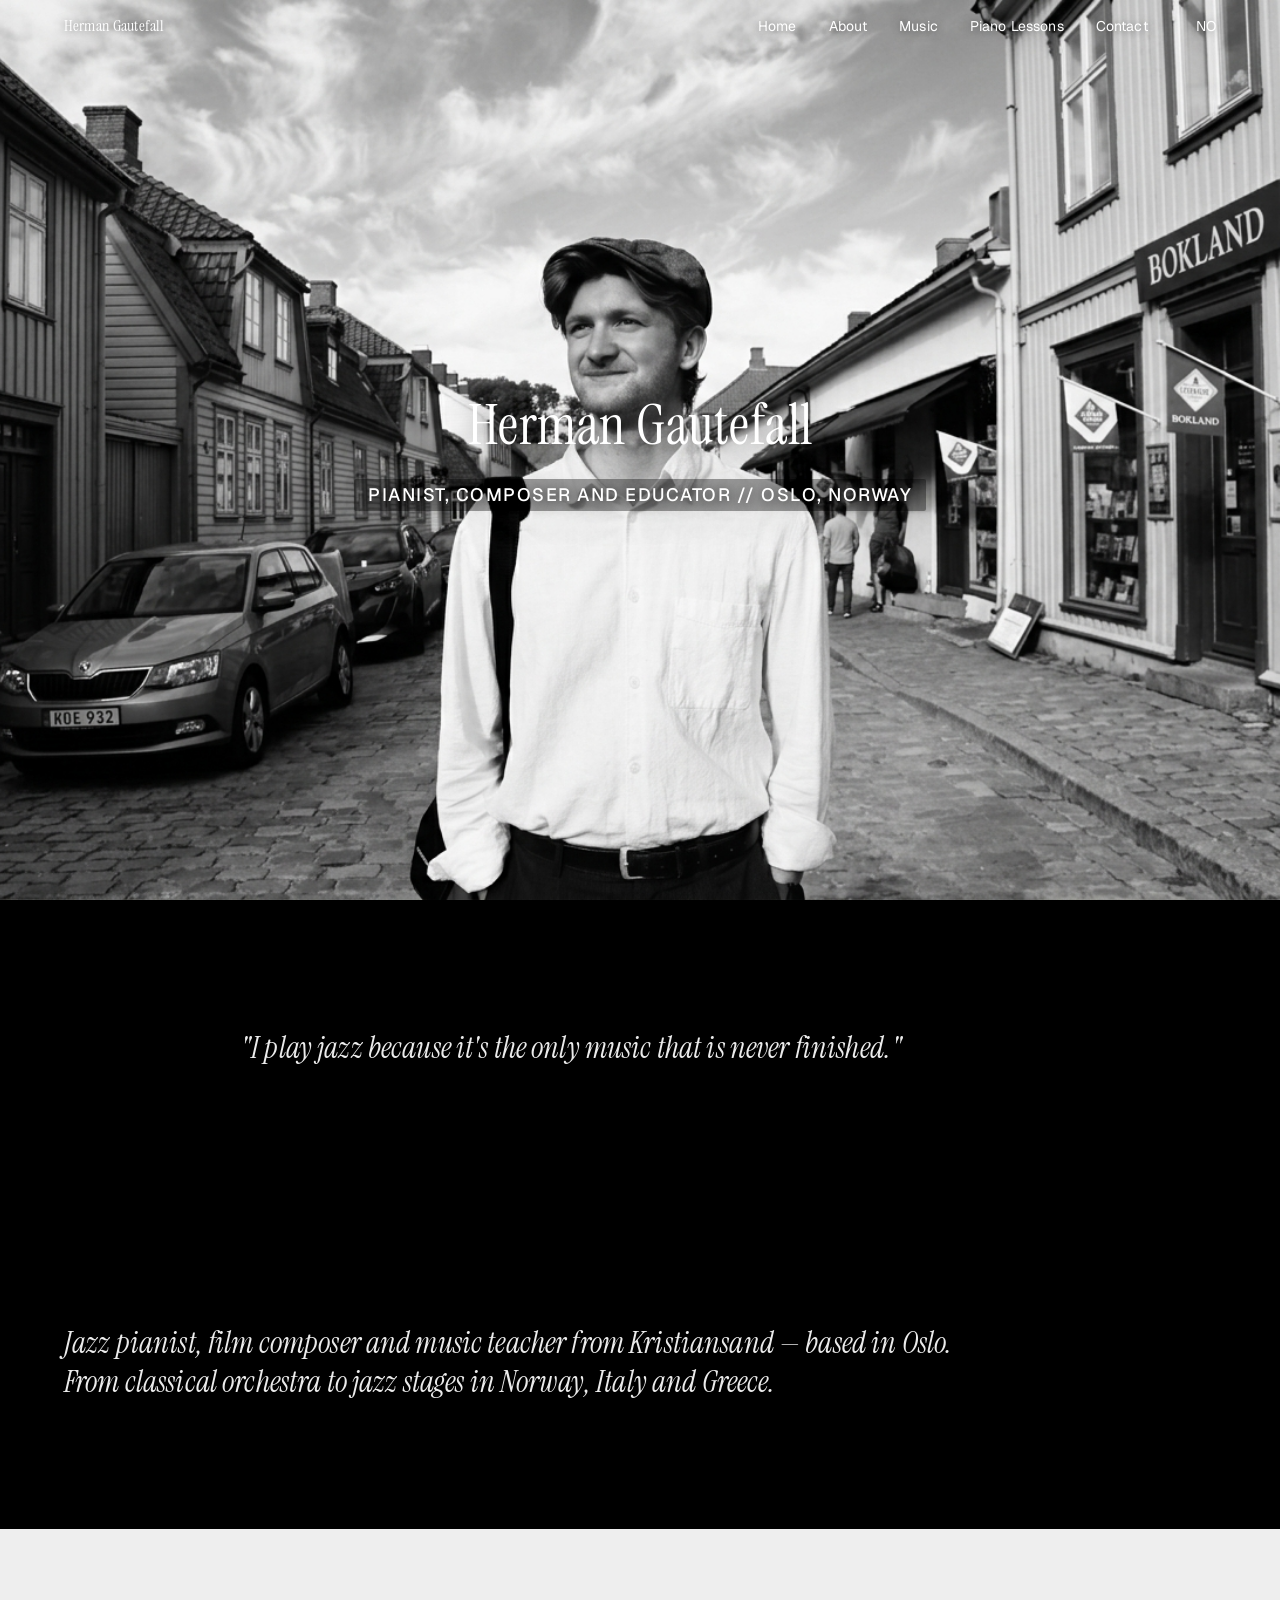
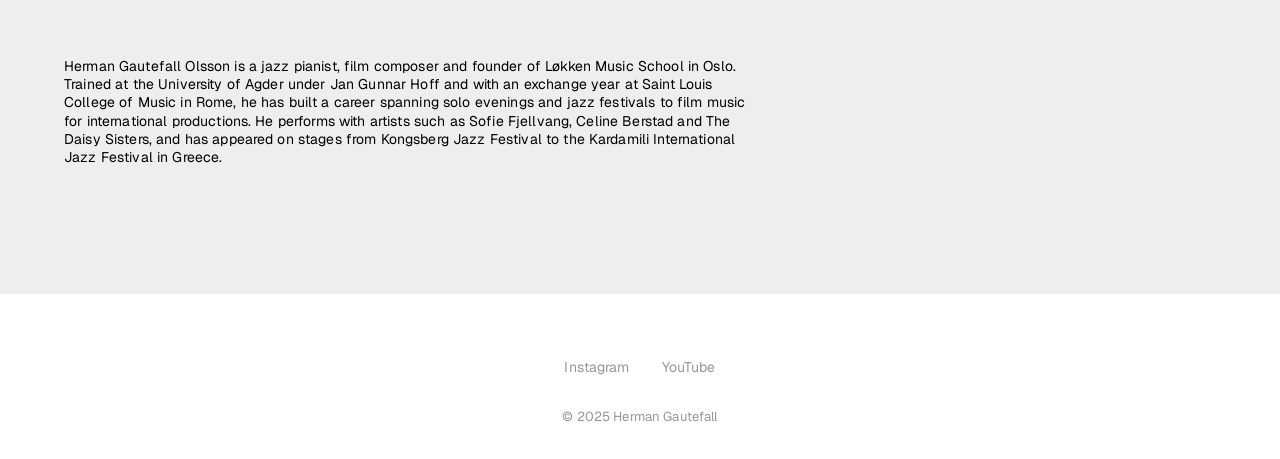
==== en/index.html @ 2608d527 "Initial commit — hermangautefall.com" ====
<!DOCTYPE html>
<html lang="en">
<head>
  <meta charset="UTF-8">
  <meta name="viewport" content="width=device-width, initial-scale=1.0">
  <title>Herman Gautefall — Jazz Pianist and Music Teacher in Oslo</title>
  <meta name="description" content="Herman Gautefall is a jazz pianist with international festival experience and music teacher based in Oslo, Norway.">

  <link rel="alternate" hreflang="no" href="https://hermangautefall.com/">
  <link rel="alternate" hreflang="en" href="https://hermangautefall.com/en/">
  <link rel="alternate" hreflang="x-default" href="https://hermangautefall.com/">

  <link rel="stylesheet" href="../css/style.css">
  <link rel="stylesheet" href="../css/typography.css">
  <link rel="stylesheet" href="../css/animations.css">
</head>
<body>

  <header>
    <nav class="site-nav nav-transparent">
      <a href="/en/" class="logo">Herman Gautefall</a>
      <ul class="nav-links">
        <li><a href="/en/">Home</a></li>
        <li><a href="/en/about.html">About</a></li>
        <li><a href="/en/music.html">Music</a></li>
        <li><a href="/en/piano-lessons.html">Piano Lessons</a></li>
        <li><a href="/en/contact.html">Contact</a></li>
        <li><a href="/" class="lang-switch">NO</a></li>
      </ul>
      <button class="hamburger" aria-label="Menu">
        <span></span><span></span><span></span>
      </button>
    </nav>
  </header>

  <div class="mobile-nav-overlay">
    <button class="close-btn" aria-label="Close">&times;</button>
    <a href="/en/">Home</a>
    <a href="/en/about.html">About</a>
    <a href="/en/music.html">Music</a>
    <a href="/en/piano-lessons.html">Piano Lessons</a>
    <a href="/en/contact.html">Contact</a>
    <a href="/" class="lang-switch">NO</a>
  </div>

  <main>
    <section class="hero">
      <img src="../images/hero/Forsidebilde 1.png" alt="Herman Gautefall" class="hero-bg">
      <div class="hero-content">
        <h1 class="hero-title">Herman Gautefall</h1>
        <p class="hero-subtitle">Pianist, Composer and Educator // Oslo, Norway</p>
      </div>
    </section>

    <section class="quote-section">
      <p class="quote-text">"I play jazz because it's the only music that is never finished."</p>
    </section>

    <section class="section-black">
      <p class="quote-text">Jazz pianist, film composer and music teacher from Kristiansand — based in Oslo. From classical orchestra to jazz stages in Norway, Italy and Greece.</p>
    </section>

    <section class="section-gray">
      <p>Herman Gautefall Olsson is a jazz pianist, film composer and founder of Løkken Music School in Oslo. Trained at the University of Agder under Jan Gunnar Hoff and with an exchange year at Saint Louis College of Music in Rome, he has built a career spanning solo evenings and jazz festivals to film music for international productions. He performs with artists such as Sofie Fjellvang, Celine Berstad and The Daisy Sisters, and has appeared on stages from Kongsberg Jazz Festival to the Kardamili International Jazz Festival in Greece.</p>
    </section>

  </main>

  <footer class="site-footer">
    <div class="social-links">
      <a href="https://www.instagram.com/hermangautefall/" class="text-link">Instagram</a>
      <a href="https://www.youtube.com/@hermangautefall" class="text-link">YouTube</a>
    </div>
    <p>&copy; 2025 Herman Gautefall</p>
  </footer>

  <div class="page-overlay"></div>
  <script src="../js/translations.js"></script>
  <script src="../js/main.js"></script>
</body>
</html>
---- css/style.css ----
/* ═══════════════════════════════════════
   DESIGN TOKENS
   ═══════════════════════════════════════ */

:root {
  /* Farger — monokrom palett med varm aksent */
  --color-bg:        #ffffff;
  --color-text:      #000000;
  --color-white:     #ffffff;
  --color-black:     #000000;
  --color-gray-light: #eeeeee;
  --color-gray-caption: #969696;
  --color-quote:     #ebebeb;
  --color-sand:      #D4B896;
  --color-sand-light: #F0E6D8;
  --color-sand-bg:   #E8DCCF;
  --color-warm:      #C4956A;

  /* Typografi */
  --font-display:    'Instrument Serif', Georgia, serif;
  --font-body:       'Geist', 'Helvetica Neue', Helvetica, Arial, sans-serif;
  --font-size-base:  14px;
  --line-height-base: 1.3;
  --letter-spacing:  0.14px;

  /* Spacing */
  --space-sm:  1rem;
  --space-md:  2rem;
  --space-lg:  4rem;
  --space-xl:  8rem;

  /* Layout */
  --max-width:    1200px;
  --nav-height:   52px;
  --breakpoint-mobile: 600px;
}

/* ═══════════════════════════════════════
   RESET
   ═══════════════════════════════════════ */

*,
*::before,
*::after {
  margin: 0;
  padding: 0;
  box-sizing: border-box;
}

html {
  font-size: 100%;
  scroll-behavior: smooth;
}

body {
  font-family: var(--font-body);
  font-size: var(--font-size-base);
  color: var(--color-text);
  background-color: var(--color-bg);
  line-height: var(--line-height-base);
  letter-spacing: var(--letter-spacing);
  min-height: 100vh;
  display: flex;
  flex-direction: column;
  -webkit-font-smoothing: antialiased;
  -moz-osx-font-smoothing: grayscale;
}

img {
  max-width: 100%;
  height: auto;
  display: block;
}

a {
  color: inherit;
  text-decoration: none;
}

h1, h2, h3, h4, h5, h6 {
  font-weight: 400;
  font-size: var(--font-size-base);
  line-height: var(--line-height-base);
}

ul, ol {
  list-style: none;
}

/* ═══════════════════════════════════════
   NAV — Fixed, transparent → opaque on scroll
   ═══════════════════════════════════════ */

.site-nav {
  position: fixed;
  top: 0;
  left: 0;
  right: 0;
  z-index: 100;
  display: flex;
  justify-content: space-between;
  align-items: center;
  height: var(--nav-height);
  padding: 0 5%;
  background-color: rgba(0, 0, 0, 0);
  transition: background-color 0.3s ease;
}

.site-nav.nav-opaque {
  background-color: var(--color-white);
}

.site-nav .logo {
  font-family: var(--font-display);
  font-size: 16px;
  font-weight: 400;
  color: var(--color-black);
}

/* Nav text over hero — white with shadow for readability */
.site-nav.nav-transparent .logo,
.site-nav.nav-transparent .nav-links a {
  color: var(--color-white);
  text-shadow: 0 1px 8px rgba(0, 0, 0, 0.5);
}

.site-nav.nav-opaque .logo,
.site-nav.nav-opaque .nav-links a {
  color: var(--color-black);
  text-shadow: none;
}

.nav-links {
  display: flex;
  gap: var(--space-md);
  align-items: center;
}

.nav-links a {
  font-family: var(--font-body);
  font-size: 14px;
  font-weight: 400;
  letter-spacing: var(--letter-spacing);
  transition: opacity 0.2s ease;
}

.nav-links a:hover {
  opacity: 0.5;
}

.lang-switch {
  margin-left: var(--space-sm);
}

/* Hamburger — hidden on desktop */
.hamburger {
  display: none;
  background: none;
  border: none;
  cursor: pointer;
  padding: 0;
  width: 24px;
  height: 18px;
  position: relative;
}

.hamburger span {
  display: block;
  width: 100%;
  height: 1px;
  background: var(--color-black);
  position: absolute;
  left: 0;
  transition: transform 0.3s ease, opacity 0.3s ease;
}

.hamburger span:nth-child(1) { top: 0; }
.hamburger span:nth-child(2) { top: 50%; }
.hamburger span:nth-child(3) { bottom: 0; }

.site-nav.nav-transparent .hamburger span {
  background: var(--color-white);
}

.site-nav.nav-opaque .hamburger span {
  background: var(--color-black);
}

/* ═══════════════════════════════════════
   MOBILE NAV OVERLAY
   ═══════════════════════════════════════ */

.mobile-nav-overlay {
  position: fixed;
  top: 0;
  left: 0;
  right: 0;
  bottom: 0;
  background: var(--color-white);
  z-index: 200;
  display: flex;
  flex-direction: column;
  justify-content: center;
  padding-left: 5%;
  transform: translateX(100%);
  transition: transform 300ms cubic-bezier(0.52, 0.16, 0.24, 1);
}

.mobile-nav-overlay.open {
  transform: translateX(0);
}

.mobile-nav-overlay .close-btn {
  position: absolute;
  top: 16px;
  right: 5%;
  background: none;
  border: none;
  font-size: 24px;
  cursor: pointer;
  color: var(--color-black);
}

.mobile-nav-overlay a {
  display: block;
  font-size: 14px;
  color: var(--color-black);
  padding: 0.75em 0;
  letter-spacing: var(--letter-spacing);
}

/* ═══════════════════════════════════════
   HERO — Fullscreen 100vh
   ═══════════════════════════════════════ */

.hero {
  position: relative;
  width: 100%;
  height: 100vh;
  overflow: hidden;
  display: flex;
  align-items: center;
  justify-content: center;
  text-align: center;
}

.hero img,
.hero-bg {
  position: absolute;
  top: 0;
  left: 0;
  width: 100%;
  height: 100%;
  object-fit: cover;
}

.hero-content {
  position: relative;
  z-index: 2;
  color: var(--color-white);
  animation: heroFadeIn 1.2s ease-out;
}

@keyframes heroFadeIn {
  from {
    opacity: 0;
    transform: translateY(20px);
  }
  to {
    opacity: 1;
    transform: translateY(0);
  }
}

.hero-title {
  font-family: var(--font-display);
  font-size: 56px;
  font-weight: 400;
  color: var(--color-white);
  letter-spacing: 0.5px;
  margin-bottom: 0.3em;
  text-shadow: 0 2px 20px rgba(0, 0, 0, 0.4);
}

.hero-subtitle {
  font-family: var(--font-body);
  font-size: 18px;
  font-weight: 500;
  color: #ffffff;
  letter-spacing: 1.5px;
  text-transform: uppercase;
  text-shadow: 0 2px 12px rgba(0, 0, 0, 0.8), 0 0 50px rgba(0, 0, 0, 0.5);
  background: rgba(0, 0, 0, 0.35);
  display: inline-block;
  padding: 0.4em 0.8em;
  border-radius: 2px;
}

/* ═══════════════════════════════════════
   QUOTE SECTION
   ═══════════════════════════════════════ */

.quote-section {
  background-color: #000000;
  padding: var(--space-xl) var(--space-lg);
  text-align: left;
}

.quote-section .quote-text {
  color: #ebebeb;
  font-size: 30px;
  line-height: 1.3;
  font-weight: 400;
  max-width: 800px;
  margin: 0 auto;
}

/* ═══════════════════════════════════════
   BLACK SECTION — Quote / intro
   ═══════════════════════════════════════ */

.section-black {
  background-color: var(--color-black);
  padding: var(--space-xl) 5%;
}

.section-black .quote-text {
  font-family: var(--font-display);
  font-size: 30px;
  line-height: 39px;
  font-weight: 400;
  color: var(--color-quote);
  max-width: 900px;
}

/* ═══════════════════════════════════════
   LIGHT GRAY SECTION — Bio / body text
   ═══════════════════════════════════════ */

.section-gray {
  background-color: var(--color-gray-light);
  padding: var(--space-xl) 5%;
}

.section-gray p {
  font-size: 14px;
  line-height: 18.2px;
  max-width: 700px;
}

/* ═══════════════════════════════════════
   ABOUT — Portrait circle + sand background
   ═══════════════════════════════════════ */

.about-portrait-section {
  background-color: var(--color-sand-bg);
  background-image:
    radial-gradient(circle at 20% 50%, rgba(212, 184, 150, 0.4) 0%, transparent 50%),
    radial-gradient(circle at 80% 20%, rgba(196, 149, 106, 0.3) 0%, transparent 40%),
    radial-gradient(circle at 50% 80%, rgba(240, 230, 216, 0.5) 0%, transparent 45%);
  padding: var(--space-xl) 5%;
  display: flex;
  justify-content: center;
  align-items: center;
  min-height: 70vh;
}

.about-portrait-wrapper {
  width: 320px;
  height: 320px;
  border-radius: 50%;
  overflow: hidden;
  box-shadow: 0 8px 40px rgba(0, 0, 0, 0.15);
  border: 4px solid rgba(255, 255, 255, 0.4);
}

.about-portrait-wrapper img {
  width: 100%;
  height: 100%;
  object-fit: cover;
}

/* About bio section — more spacing */
.about-bio {
  padding: var(--space-xl) 5%;
  max-width: 750px;
  margin: 0 auto;
}

.about-bio h2 {
  font-family: var(--font-display);
  font-size: 28px;
  margin-bottom: var(--space-lg);
  color: var(--color-text);
}

.about-bio p {
  font-size: 15px;
  line-height: 1.8;
  color: var(--color-text);
  margin-bottom: 1.5em;
}

.about-bio p:last-child {
  margin-bottom: 0;
}

.about-bio em {
  font-style: italic;
}

/* ═══════════════════════════════════════
   MAIN CONTENT
   ═══════════════════════════════════════ */

main {
  flex: 1;
}

.content-section {
  padding: var(--space-lg) 5%;
  max-width: var(--max-width);
  margin: 0 auto;
}

/* ═══════════════════════════════════════
   SOCIAL MEDIA ROW
   ═══════════════════════════════════════ */

.social-row {
  display: flex;
  justify-content: center;
  gap: var(--space-md);
  padding: var(--space-lg) 5%;
  font-size: 14px;
}

.social-row a {
  color: var(--color-text);
  transition: opacity 0.2s ease;
}

.social-row a:hover {
  opacity: 0.5;
}

/* ═══════════════════════════════════════
   WORKS GRID — Albums / Projects
   ═══════════════════════════════════════ */

.works-grid {
  display: grid;
  grid-template-columns: repeat(2, 1fr);
  gap: var(--space-lg);
  padding: var(--space-md) 0;
  max-width: 800px;
}

.work-item img {
  width: 100%;
  aspect-ratio: 1;
  object-fit: cover;
  transition: opacity 0.3s ease-out, transform 0.4s ease-out;
}

.work-item:hover img {
  opacity: 0.85;
}

.work-item .caption {
  font-size: 14px;
  color: var(--color-text);
  margin-top: 0.75em;
  line-height: 1.4;
  font-weight: 500;
}

.work-item .caption-title {
  font-family: var(--font-display);
  font-size: 18px;
  color: var(--color-text);
  margin-top: 0.75em;
  line-height: 1.3;
}

.work-item .caption-desc {
  font-size: 13px;
  color: var(--color-gray-caption);
  margin-top: 0.5em;
  line-height: 1.6;
}

/* ═══════════════════════════════════════
   VIDEO GRID — Two columns
   ═══════════════════════════════════════ */

.video-grid {
  display: grid;
  grid-template-columns: 1fr 1fr;
  gap: var(--space-md);
  padding: var(--space-md) 0;
}

.video-item iframe {
  width: 100%;
  aspect-ratio: 16/9;
  border: none;
}

.video-item .caption {
  font-size: 13px;
  color: var(--color-gray-caption);
  margin-top: 0.5em;
}

/* ═══════════════════════════════════════
   CONTACT PAGE
   ═══════════════════════════════════════ */

.contact-info {
  max-width: 600px;
}

.contact-info p {
  font-size: 15px;
  line-height: 1.8;
  margin-bottom: 1.5em;
}

.contact-details {
  margin-top: var(--space-md);
}

.contact-details a {
  display: block;
  font-size: 15px;
  line-height: 2;
  color: var(--color-text);
  transition: opacity 0.2s ease;
}

.contact-details a:hover {
  opacity: 0.5;
}

/* ═══════════════════════════════════════
   TEXT LINKS
   ═══════════════════════════════════════ */

.text-link {
  color: inherit;
  text-decoration: none;
  letter-spacing: 0.14px;
}

.text-link:hover {
  opacity: 0.6;
  transition: opacity 0.3s ease-out;
}

/* ═══════════════════════════════════════
   SOCIAL LINKS (footer)
   ═══════════════════════════════════════ */

.social-links {
  display: flex;
  gap: var(--space-md);
  padding: var(--space-md) 0;
  font-size: 14px;
  letter-spacing: 0.14px;
  justify-content: center;
}

/* ═══════════════════════════════════════
   FOOTER
   ═══════════════════════════════════════ */

.site-footer {
  text-align: center;
  padding: var(--space-md) 5%;
  font-size: 13px;
  color: var(--color-gray-caption);
  line-height: 18.2px;
}

.site-footer a {
  color: var(--color-gray-caption);
  transition: opacity 0.2s ease;
}

.site-footer a:hover {
  opacity: 0.5;
}

/* ═══════════════════════════════════════
   PAGE TRANSITION — Slide-up overlay
   ═══════════════════════════════════════ */

.page-overlay {
  position: fixed;
  top: 0;
  left: 0;
  width: 100%;
  height: 100%;
  background: var(--color-white);
  z-index: 999;
  transform: translateY(100%);
  transition: transform 0.5s cubic-bezier(0.52, 0.16, 0.24, 1);
  pointer-events: none;
}

.page-overlay.slide-up {
  transform: translateY(0);
}

/* ═══════════════════════════════════════
   LAZY LOAD
   ═══════════════════════════════════════ */

.lazyload {
  opacity: 0;
  transition: opacity 0.3s ease-out;
}

.lazyloaded {
  opacity: 1;
}

/* ═══════════════════════════════════════
   PIANOTIMER PAGE
   ═══════════════════════════════════════ */

/* Fade-in on scroll */
.pt-tilpasset,
.pt-hvem,
.pt-praktisk,
.pt-faq,
.pt-cta {
  opacity: 0;
  transform: translateY(24px);
  transition: opacity 0.6s ease-out, transform 0.6s ease-out;
}

.pt-tilpasset.pt-visible,
.pt-hvem.pt-visible,
.pt-praktisk.pt-visible,
.pt-faq.pt-visible,
.pt-cta.pt-visible {
  opacity: 1;
  transform: translateY(0);
}

/* Hero */
.pt-hero {
  background-color: var(--color-black);
  padding: calc(var(--nav-height) + var(--space-xl)) 5% var(--space-xl);
  text-align: center;
}

.pt-hero-inner {
  max-width: 800px;
  margin: 0 auto;
}

.pt-hero-h1 {
  font-family: var(--font-display);
  font-size: 36px;
  line-height: 1.2;
  color: var(--color-quote);
  margin-bottom: var(--space-md);
}

.pt-hero-ingress {
  font-size: 16px;
  line-height: 1.6;
  color: var(--color-gray-caption);
  margin-bottom: var(--space-lg);
}

.pt-btn-outline {
  display: inline-block;
  font-family: var(--font-body);
  font-size: 14px;
  letter-spacing: var(--letter-spacing);
  color: var(--color-quote);
  border: 1px solid var(--color-quote);
  padding: 0.75em 2em;
  transition: opacity 0.3s ease-out;
}

.pt-btn-outline:hover {
  opacity: 0.6;
}

/* Seksjon 2 — Tilpasset deg */
.pt-tilpasset {
  background-color: var(--color-bg);
  padding: var(--space-xl) 5%;
}

.pt-tilpasset-inner {
  max-width: 800px;
  margin: 0 auto;
}

.pt-tilpasset-img {
  width: 100%;
  border-radius: 8px;
  margin-bottom: var(--space-lg);
}

.pt-h2 {
  font-family: var(--font-display);
  font-size: 28px;
  line-height: 1.3;
  color: var(--color-text);
  margin-bottom: var(--space-md);
}

.pt-h2-center {
  text-align: center;
}

.pt-tilpasset p {
  font-size: 15px;
  line-height: 1.7;
  color: var(--color-text);
  margin-bottom: 1em;
}

.pt-list-intro {
  margin-top: var(--space-md);
}

.pt-checklist {
  margin-top: 0.5em;
}

.pt-checklist li {
  font-size: 15px;
  line-height: 1.7;
  padding: 0.35em 0;
  display: flex;
  gap: 0.75em;
  align-items: baseline;
}

.pt-check {
  color: var(--color-text);
  font-weight: 600;
  flex-shrink: 0;
}

/* Seksjon 3 — Hvem passer det for */
.pt-hvem {
  background-color: var(--color-gray-light);
  padding: var(--space-xl) 5%;
}

.pt-cards {
  display: grid;
  grid-template-columns: repeat(3, 1fr);
  gap: var(--space-md);
  max-width: var(--max-width);
  margin: 0 auto;
}

.pt-card {
  background-color: var(--color-bg);
  padding: var(--space-md);
  border-radius: 8px;
}

.pt-h3 {
  font-family: var(--font-display);
  font-size: 20px;
  line-height: 1.3;
  color: var(--color-text);
  margin-bottom: 0.75em;
}

.pt-card p {
  font-size: 14px;
  line-height: 1.7;
  color: var(--color-text);
}

/* Seksjon 4 — Praktisk informasjon */
.pt-praktisk {
  background-color: var(--color-bg);
  padding: var(--space-xl) 5%;
}

.pt-praktisk-inner {
  max-width: 700px;
  margin: 0 auto;
}

.pt-info-table {
  margin-top: var(--space-md);
}

.pt-info-row {
  display: flex;
  justify-content: space-between;
  padding: 1em 0;
  border-bottom: 1px solid var(--color-gray-light);
  gap: var(--space-md);
}

.pt-info-label {
  font-size: 14px;
  font-weight: 600;
  color: var(--color-text);
  flex-shrink: 0;
}

.pt-info-value {
  font-size: 14px;
  color: var(--color-text);
  text-align: right;
}

.pt-info-value a {
  color: var(--color-text);
  text-decoration: underline;
  text-decoration-color: var(--color-gray-caption);
  text-underline-offset: 2px;
}

.pt-info-value a:hover {
  opacity: 0.6;
}

/* Seksjon 5 — FAQ */
.pt-faq {
  background-color: var(--color-gray-light);
  padding: var(--space-xl) 5%;
}

.pt-faq-list {
  max-width: 700px;
  margin: 0 auto;
}

.pt-faq-item {
  border-bottom: 1px solid var(--color-gray-caption);
}

.pt-faq-item summary {
  font-family: var(--font-body);
  font-size: 15px;
  font-weight: 600;
  color: var(--color-text);
  cursor: pointer;
  padding: 1.25em 0;
  list-style: none;
  display: flex;
  justify-content: space-between;
  align-items: center;
}

.pt-faq-item summary::-webkit-details-marker {
  display: none;
}

.pt-faq-item summary::after {
  content: "\25BC";
  font-size: 10px;
  color: var(--color-gray-caption);
  transition: transform 0.3s ease;
  flex-shrink: 0;
  margin-left: var(--space-sm);
}

.pt-faq-item[open] summary::after {
  transform: rotate(180deg);
}

.pt-faq-item p {
  font-size: 14px;
  line-height: 1.7;
  color: var(--color-text);
  padding-bottom: 1.25em;
}

.pt-faq-item p a {
  text-decoration: underline;
  text-decoration-color: var(--color-gray-caption);
  text-underline-offset: 2px;
}

.pt-faq-more {
  max-width: 700px;
  margin: var(--space-md) auto 0;
  text-align: center;
}

/* Seksjon 6 — CTA bunn */
.pt-cta {
  background-color: var(--color-black);
  padding: var(--space-xl) 5%;
  text-align: center;
}

.pt-cta-inner {
  max-width: 700px;
  margin: 0 auto;
}

.pt-cta-h2 {
  font-family: var(--font-display);
  font-size: 32px;
  line-height: 1.3;
  color: var(--color-quote);
  margin-bottom: var(--space-md);
}

.pt-cta p {
  font-size: 16px;
  line-height: 1.6;
  color: var(--color-gray-caption);
  margin-bottom: var(--space-lg);
}

/* ═══════════════════════════════════════
   RESPONSIVE — Mobile ≤ 600px
   ═══════════════════════════════════════ */

@media (max-width: 600px) {
  .nav-links {
    display: none;
  }

  .hamburger {
    display: block;
  }

  .video-grid {
    grid-template-columns: 1fr;
  }

  .works-grid {
    grid-template-columns: 1fr;
    gap: var(--space-lg);
  }

  .section-black .quote-text {
    font-size: 22px;
    line-height: 30px;
  }

  .hero-title {
    font-size: 38px;
  }

  .hero-subtitle {
    font-size: 14px;
    letter-spacing: 1px;
  }

  .about-portrait-wrapper {
    width: 240px;
    height: 240px;
  }

  .about-portrait-section {
    min-height: 50vh;
  }

  .about-bio {
    padding: var(--space-lg) 5%;
  }

  .about-bio h2 {
    font-size: 24px;
  }

  /* Pianotimer mobile */
  .pt-hero-h1 {
    font-size: 26px;
  }

  .pt-hero-ingress {
    font-size: 14px;
  }

  .pt-cards {
    grid-template-columns: 1fr;
  }

  .pt-h2 {
    font-size: 24px;
  }

  .pt-cta-h2 {
    font-size: 26px;
  }

  .pt-info-row {
    flex-direction: column;
    gap: 0.25em;
  }

  .pt-info-value {
    text-align: left;
  }
}
---- css/typography.css ----
/* ═══════════════════════════════════════
   FONT IMPORTS
   Instrument Serif (display) — Google Fonts
   Geist (body)              — Google Fonts
   ═══════════════════════════════════════ */

@import url('https://fonts.googleapis.com/css2?family=Instrument+Serif:ital@0;1&display=swap');
@import url('https://fonts.googleapis.com/css2?family=Geist:wght@100;200;300;400;500;600;700;800;900&display=swap');

/* ═══════════════════════════════════════
   TYPOGRAPHIC SCALE
   Flatt hierarki — størrelse via kontekst
   ═══════════════════════════════════════ */

body {
  font-family: var(--font-body);
  font-size: 14px;
  line-height: 18.2px;
  letter-spacing: 0.14px;
}

/* Logo — serif */
.logo {
  font-family: var(--font-display);
  font-size: 16px;
  font-weight: 400;
}

/* Section titles — same size as body, context defines hierarchy */
.section-title {
  font-family: var(--font-body);
  font-size: 14px;
  font-weight: 400;
  letter-spacing: 0.14px;
  margin-bottom: var(--space-sm);
}

/* Large quote — Instrument Serif italic for dramatic effect */
.quote-text {
  font-family: var(--font-display);
  font-size: 30px;
  line-height: 39px;
  font-weight: 400;
  font-style: italic;
}

/* Captions */
.caption {
  font-size: 13px;
  color: var(--color-gray-caption);
  line-height: 18.2px;
}
---- css/animations.css ----
/* ═══════════════════════════════════════
   PAGE TRANSITION — Slide-up
   ═══════════════════════════════════════ */

@keyframes slideUp {
  from { transform: translateY(100%); }
  to   { transform: translateY(0); }
}

@keyframes slideDown {
  from { transform: translateY(0); }
  to   { transform: translateY(-100%); }
}

/* ═══════════════════════════════════════
   LAZY LOAD FADE-IN
   ═══════════════════════════════════════ */

.lazyload,
.lazy {
  opacity: 0;
  transition: opacity 0.3s ease-out;
}

.lazyloaded,
.lazy.loaded {
  opacity: 1;
}

/* ═══════════════════════════════════════
   THUMBNAIL HOVER
   ═══════════════════════════════════════ */

.work-item img,
.thumb img {
  transition: opacity 0.3s ease-out, transform 0.4s ease-out;
}

.work-item:hover img,
.thumb:hover img {
  opacity: 0.85;
}

/* ═══════════════════════════════════════
   MOBILE NAV
   ═══════════════════════════════════════ */

.mobile-nav-overlay {
  transition: transform 300ms cubic-bezier(0.52, 0.16, 0.24, 1);
}
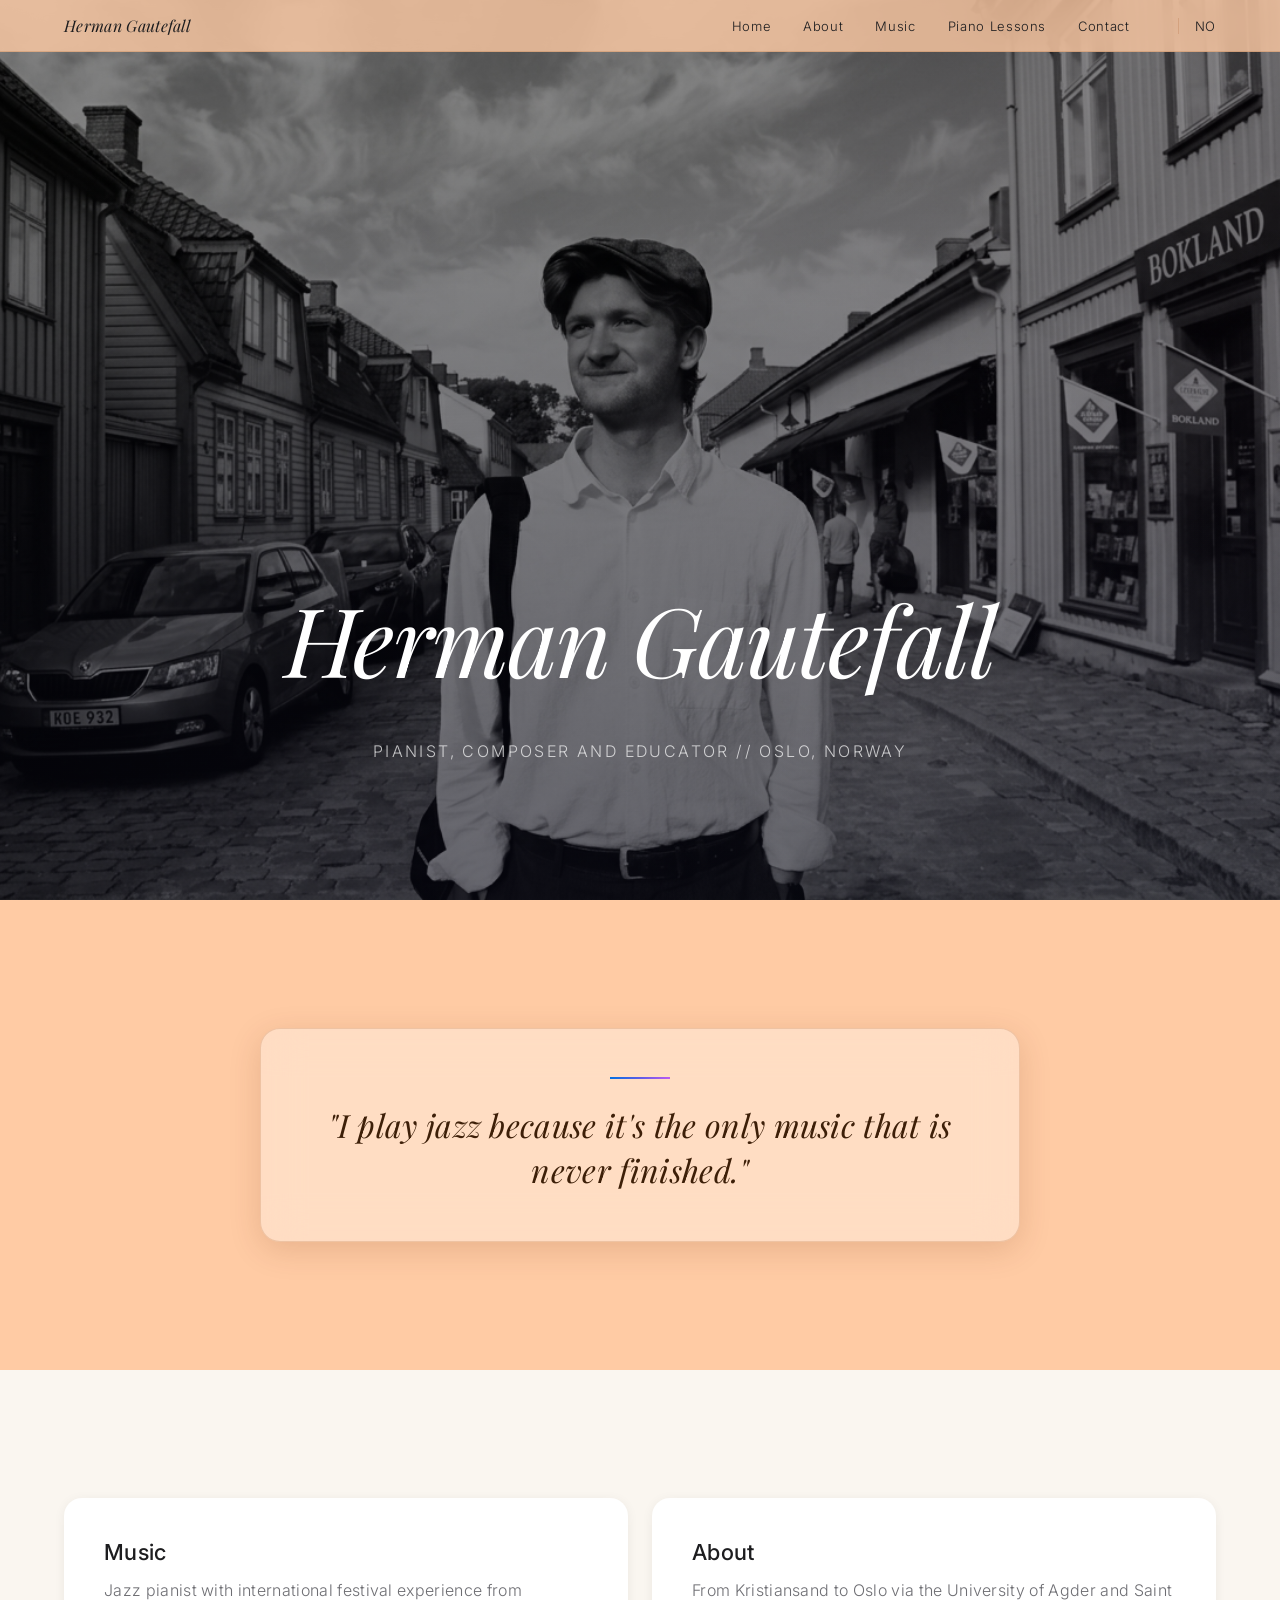
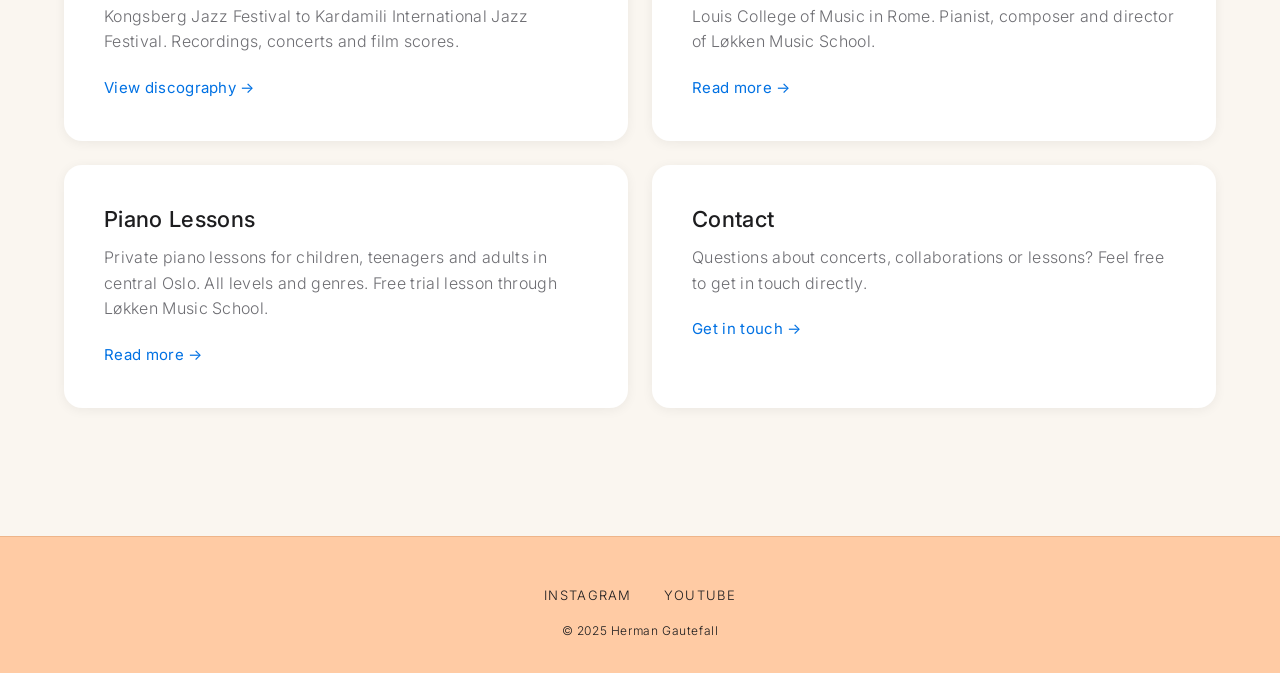
==== commit 9a0e6939: "Redesign — Apple-inspirert uttrykk med glassmorphism, Playfair Display + Inter, varm ferskenpalett (" ====
--- a/en/index.html
+++ b/en/index.html
@@ -10,6 +10,8 @@
   <link rel="alternate" hreflang="en" href="https://hermangautefall.com/en/">
   <link rel="alternate" hreflang="x-default" href="https://hermangautefall.com/">
 
+  <link rel="preconnect" href="https://fonts.googleapis.com">
+  <link rel="preconnect" href="https://fonts.gstatic.com" crossorigin>
   <link rel="stylesheet" href="../css/style.css">
   <link rel="stylesheet" href="../css/typography.css">
   <link rel="stylesheet" href="../css/animations.css">
@@ -17,7 +19,7 @@
 <body>
 
   <header>
-    <nav class="site-nav nav-transparent">
+    <nav class="site-nav">
       <a href="/en/" class="logo">Herman Gautefall</a>
       <ul class="nav-links">
         <li><a href="/en/">Home</a></li>
@@ -44,6 +46,8 @@
   </div>
 
   <main>
+
+    <!-- HERO -->
     <section class="hero">
       <img src="../images/hero/Forsidebilde 1.png" alt="Herman Gautefall" class="hero-bg">
       <div class="hero-content">
@@ -52,24 +56,46 @@
       </div>
     </section>
 
+    <!-- QUOTE -->
     <section class="quote-section">
-      <p class="quote-text">"I play jazz because it's the only music that is never finished."</p>
+      <div class="quote-card">
+        <div class="quote-accent"></div>
+        <p class="quote-text">"I play jazz because it's the only music that is never finished."</p>
+      </div>
     </section>
 
-    <section class="section-black">
-      <p class="quote-text">Jazz pianist, film composer and music teacher from Kristiansand — based in Oslo. From classical orchestra to jazz stages in Norway, Italy and Greece.</p>
-    </section>
-
-    <section class="section-gray">
-      <p>Herman Gautefall Olsson is a jazz pianist, film composer and founder of Løkken Music School in Oslo. Trained at the University of Agder under Jan Gunnar Hoff and with an exchange year at Saint Louis College of Music in Rome, he has built a career spanning solo evenings and jazz festivals to film music for international productions. He performs with artists such as Sofie Fjellvang, Celine Berstad and The Daisy Sisters, and has appeared on stages from Kongsberg Jazz Festival to the Kardamili International Jazz Festival in Greece.</p>
+    <!-- CARD GRID -->
+    <section class="cards-section">
+      <div class="cards-grid">
+        <div class="content-card fade-in-el">
+          <h2>Music</h2>
+          <p>Jazz pianist with international festival experience from Kongsberg Jazz Festival to Kardamili International Jazz Festival. Recordings, concerts and film scores.</p>
+          <a class="text-link" href="/en/music.html">View discography &rarr;</a>
+        </div>
+        <div class="content-card fade-in-el">
+          <h2>About</h2>
+          <p>From Kristiansand to Oslo via the University of Agder and Saint Louis College of Music in Rome. Pianist, composer and director of Løkken Music School.</p>
+          <a class="text-link" href="/en/about.html">Read more &rarr;</a>
+        </div>
+        <div class="content-card fade-in-el">
+          <h2>Piano Lessons</h2>
+          <p>Private piano lessons for children, teenagers and adults in central Oslo. All levels and genres. Free trial lesson through Løkken Music School.</p>
+          <a class="text-link" href="/en/piano-lessons.html">Read more &rarr;</a>
+        </div>
+        <div class="content-card fade-in-el">
+          <h2>Contact</h2>
+          <p>Questions about concerts, collaborations or lessons? Feel free to get in touch directly.</p>
+          <a class="text-link" href="/en/contact.html">Get in touch &rarr;</a>
+        </div>
+      </div>
     </section>
 
   </main>
 
   <footer class="site-footer">
     <div class="social-links">
-      <a href="https://www.instagram.com/hermangautefall/" class="text-link">Instagram</a>
-      <a href="https://www.youtube.com/@hermangautefall" class="text-link">YouTube</a>
+      <a href="https://www.instagram.com/hermangautefall/" target="_blank" rel="noopener noreferrer">Instagram</a>
+      <a href="https://www.youtube.com/@hermangautefall" target="_blank" rel="noopener noreferrer">YouTube</a>
     </div>
     <p>&copy; 2025 Herman Gautefall</p>
   </footer>
--- a/css/style.css
+++ b/css/style.css
@@ -3,25 +3,46 @@
    ═══════════════════════════════════════ */
 
 :root {
-  /* Farger — monokrom palett med varm aksent */
-  --color-bg:        #ffffff;
-  --color-text:      #000000;
-  --color-white:     #ffffff;
-  --color-black:     #000000;
-  --color-gray-light: #eeeeee;
-  --color-gray-caption: #969696;
-  --color-quote:     #ebebeb;
-  --color-sand:      #D4B896;
-  --color-sand-light: #F0E6D8;
-  --color-sand-bg:   #E8DCCF;
-  --color-warm:      #C4956A;
+  /* Bakgrunner */
+  --color-bg:           #faf6f0;
+  --color-bg-dark:      #FFCBA4;
+  --color-surface:      rgba(255, 255, 255, 0.72);
+  --color-surface-dark: rgba(255, 203, 164, 0.75);
+
+  /* Tekst */
+  --color-text:         #1d1d1f;
+  --color-text-muted:   #6e6e73;
+  --color-text-light:   #3d1f08;
+
+  /* Aksenter */
+  --color-accent-1:     #0071e3;
+  --color-accent-2:     #5e5ce6;
+  --color-accent-3:     #bf5af2;
+
+  /* Gradienter */
+  --gradient-hero: linear-gradient(
+    135deg,
+    #FFCBA4 0%,
+    #f5b88a 40%,
+    #eca876 70%,
+    #FFCBA4 100%
+  );
+  --gradient-accent: linear-gradient(
+    135deg,
+    #0071e3,
+    #5e5ce6,
+    #bf5af2
+  );
+
+  /* Glass-effekt */
+  --glass-bg:      rgba(255, 255, 255, 0.35);
+  --glass-border:  rgba(160, 80, 20, 0.18);
+  --glass-blur:    blur(20px);
+  --glass-shadow:  0 8px 32px rgba(100, 40, 0, 0.15);
 
   /* Typografi */
-  --font-display:    'Instrument Serif', Georgia, serif;
-  --font-body:       'Geist', 'Helvetica Neue', Helvetica, Arial, sans-serif;
-  --font-size-base:  14px;
-  --line-height-base: 1.3;
-  --letter-spacing:  0.14px;
+  --font-display: 'Playfair Display', Georgia, serif;
+  --font-body:    'Inter', -apple-system, BlinkMacSystemFont, sans-serif;
 
   /* Spacing */
   --space-sm:  1rem;
@@ -30,9 +51,8 @@
   --space-xl:  8rem;
 
   /* Layout */
-  --max-width:    1200px;
-  --nav-height:   52px;
-  --breakpoint-mobile: 600px;
+  --max-width:  1200px;
+  --nav-height: 52px;
 }
 
 /* ═══════════════════════════════════════
@@ -54,11 +74,8 @@
 
 body {
   font-family: var(--font-body);
-  font-size: var(--font-size-base);
   color: var(--color-text);
   background-color: var(--color-bg);
-  line-height: var(--line-height-base);
-  letter-spacing: var(--letter-spacing);
   min-height: 100vh;
   display: flex;
   flex-direction: column;
@@ -79,8 +96,6 @@
 
 h1, h2, h3, h4, h5, h6 {
   font-weight: 400;
-  font-size: var(--font-size-base);
-  line-height: var(--line-height-base);
 }
 
 ul, ol {
@@ -88,7 +103,7 @@
 }
 
 /* ═══════════════════════════════════════
-   NAV — Fixed, transparent → opaque on scroll
+   NAV — Glassmorphism, alltid synlig
    ═══════════════════════════════════════ */
 
 .site-nav {
@@ -102,32 +117,23 @@
   align-items: center;
   height: var(--nav-height);
   padding: 0 5%;
-  background-color: rgba(0, 0, 0, 0);
-  transition: background-color 0.3s ease;
-}
-
-.site-nav.nav-opaque {
-  background-color: var(--color-white);
+  background: rgba(255, 203, 164, 0.80);
+  backdrop-filter: var(--glass-blur);
+  -webkit-backdrop-filter: var(--glass-blur);
+  border-bottom: 1px solid var(--glass-border);
+  transition: background 0.3s ease;
+}
+
+.site-nav.nav-scrolled {
+  background: rgba(255, 203, 164, 0.96);
 }
 
 .site-nav .logo {
   font-family: var(--font-display);
+  font-style: italic;
   font-size: 16px;
   font-weight: 400;
-  color: var(--color-black);
-}
-
-/* Nav text over hero — white with shadow for readability */
-.site-nav.nav-transparent .logo,
-.site-nav.nav-transparent .nav-links a {
-  color: var(--color-white);
-  text-shadow: 0 1px 8px rgba(0, 0, 0, 0.5);
-}
-
-.site-nav.nav-opaque .logo,
-.site-nav.nav-opaque .nav-links a {
-  color: var(--color-black);
-  text-shadow: none;
+  color: var(--color-text);
 }
 
 .nav-links {
@@ -138,21 +144,24 @@
 
 .nav-links a {
   font-family: var(--font-body);
-  font-size: 14px;
-  font-weight: 400;
-  letter-spacing: var(--letter-spacing);
+  font-size: 13px;
+  font-weight: 300;
+  letter-spacing: 0.05em;
+  color: var(--color-text);
   transition: opacity 0.2s ease;
 }
 
 .nav-links a:hover {
-  opacity: 0.5;
+  opacity: 0.6;
 }
 
 .lang-switch {
   margin-left: var(--space-sm);
-}
-
-/* Hamburger — hidden on desktop */
+  padding-left: var(--space-sm);
+  border-left: 1px solid var(--glass-border);
+}
+
+/* Hamburger — skjult på desktop */
 .hamburger {
   display: none;
   background: none;
@@ -168,7 +177,7 @@
   display: block;
   width: 100%;
   height: 1px;
-  background: var(--color-black);
+  background: var(--color-text);
   position: absolute;
   left: 0;
   transition: transform 0.3s ease, opacity 0.3s ease;
@@ -178,16 +187,8 @@
 .hamburger span:nth-child(2) { top: 50%; }
 .hamburger span:nth-child(3) { bottom: 0; }
 
-.site-nav.nav-transparent .hamburger span {
-  background: var(--color-white);
-}
-
-.site-nav.nav-opaque .hamburger span {
-  background: var(--color-black);
-}
-
-/* ═══════════════════════════════════════
-   MOBILE NAV OVERLAY
+/* ═══════════════════════════════════════
+   MOBIL NAV OVERLAY
    ═══════════════════════════════════════ */
 
 .mobile-nav-overlay {
@@ -196,7 +197,9 @@
   left: 0;
   right: 0;
   bottom: 0;
-  background: var(--color-white);
+  background: rgba(255, 203, 164, 0.99);
+  backdrop-filter: var(--glass-blur);
+  -webkit-backdrop-filter: var(--glass-blur);
   z-index: 200;
   display: flex;
   flex-direction: column;
@@ -218,19 +221,21 @@
   border: none;
   font-size: 24px;
   cursor: pointer;
-  color: var(--color-black);
+  color: var(--color-text);
 }
 
 .mobile-nav-overlay a {
   display: block;
+  font-family: var(--font-body);
   font-size: 14px;
-  color: var(--color-black);
+  font-weight: 300;
+  color: var(--color-text);
   padding: 0.75em 0;
-  letter-spacing: var(--letter-spacing);
-}
-
-/* ═══════════════════════════════════════
-   HERO — Fullscreen 100vh
+  letter-spacing: 0.05em;
+}
+
+/* ═══════════════════════════════════════
+   HERO — Fullskjerm med gradient + mesh
    ═══════════════════════════════════════ */
 
 .hero {
@@ -239,12 +244,12 @@
   height: 100vh;
   overflow: hidden;
   display: flex;
-  align-items: center;
+  align-items: flex-end;
   justify-content: center;
   text-align: center;
-}
-
-.hero img,
+  background: var(--gradient-hero);
+}
+
 .hero-bg {
   position: absolute;
   top: 0;
@@ -252,112 +257,180 @@
   width: 100%;
   height: 100%;
   object-fit: cover;
+  z-index: 0;
+}
+
+.hero::before {
+  content: '';
+  position: absolute;
+  inset: 0;
+  z-index: 1;
+  background:
+    linear-gradient(to bottom, rgba(0, 0, 0, 0.45) 0%, rgba(0, 0, 0, 0.65) 100%),
+    radial-gradient(ellipse at 20% 50%,
+      rgba(94, 92, 230, 0.12) 0%, transparent 60%),
+    radial-gradient(ellipse at 80% 20%,
+      rgba(191, 90, 242, 0.08) 0%, transparent 50%),
+    radial-gradient(ellipse at 60% 80%,
+      rgba(0, 113, 227, 0.08) 0%, transparent 50%);
+  background-size: 200% 200%;
+  animation: gradientShift 20s ease-in-out infinite alternate;
+  pointer-events: none;
 }
 
 .hero-content {
   position: relative;
   z-index: 2;
-  color: var(--color-white);
-  animation: heroFadeIn 1.2s ease-out;
-}
-
-@keyframes heroFadeIn {
-  from {
-    opacity: 0;
-    transform: translateY(20px);
-  }
-  to {
-    opacity: 1;
-    transform: translateY(0);
-  }
+  padding-bottom: 15vh;
+  padding-left: 5%;
+  padding-right: 5%;
 }
 
 .hero-title {
   font-family: var(--font-display);
-  font-size: 56px;
+  font-style: italic;
+  font-size: clamp(48px, 8vw, 96px);
   font-weight: 400;
-  color: var(--color-white);
-  letter-spacing: 0.5px;
-  margin-bottom: 0.3em;
-  text-shadow: 0 2px 20px rgba(0, 0, 0, 0.4);
+  color: #ffffff;
+  letter-spacing: -0.02em;
+  line-height: 1.1;
+  margin-bottom: 0.5em;
+  animation: heroTitleIn 0.8s cubic-bezier(0.4, 0, 0.2, 1) both;
 }
 
 .hero-subtitle {
   font-family: var(--font-body);
+  font-size: 16px;
+  font-weight: 300;
+  color: rgba(255, 255, 255, 0.70);
+  letter-spacing: 0.15em;
+  text-transform: uppercase;
+  animation: heroTitleIn 0.8s cubic-bezier(0.4, 0, 0.2, 1) 0.2s both;
+}
+
+/* ═══════════════════════════════════════
+   QUOTE-SEKSJON — Mørk bakgrunn + glass-kort
+   ═══════════════════════════════════════ */
+
+.quote-section {
+  background-color: var(--color-bg-dark);
+  padding: var(--space-xl) 5%;
+  text-align: center;
+}
+
+.quote-card {
+  background: var(--glass-bg);
+  border: 1px solid var(--glass-border);
+  backdrop-filter: var(--glass-blur);
+  -webkit-backdrop-filter: var(--glass-blur);
+  border-radius: 20px;
+  padding: 3rem 4rem;
+  max-width: 760px;
+  margin: 0 auto;
+  box-shadow: var(--glass-shadow);
+}
+
+.quote-accent {
+  width: 60px;
+  height: 2px;
+  background: var(--gradient-accent);
+  margin: 0 auto 1.5rem;
+}
+
+.quote-section .quote-text {
+  color: var(--color-text-light);
+}
+
+/* ═══════════════════════════════════════
+   SECTION-INTRO — Mørk intro-tekst
+   ═══════════════════════════════════════ */
+
+.section-intro {
+  background-color: var(--color-bg-dark);
+  padding: var(--space-xl) 5%;
+}
+
+.section-intro p {
+  font-family: var(--font-body);
   font-size: 18px;
-  font-weight: 500;
-  color: #ffffff;
-  letter-spacing: 1.5px;
-  text-transform: uppercase;
-  text-shadow: 0 2px 12px rgba(0, 0, 0, 0.8), 0 0 50px rgba(0, 0, 0, 0.5);
-  background: rgba(0, 0, 0, 0.35);
-  display: inline-block;
-  padding: 0.4em 0.8em;
-  border-radius: 2px;
-}
-
-/* ═══════════════════════════════════════
-   QUOTE SECTION
-   ═══════════════════════════════════════ */
-
-.quote-section {
-  background-color: #000000;
-  padding: var(--space-xl) var(--space-lg);
-  text-align: left;
-}
-
-.quote-section .quote-text {
-  color: #ebebeb;
-  font-size: 30px;
-  line-height: 1.3;
-  font-weight: 400;
+  font-weight: 300;
+  color: var(--color-text);
+  line-height: 1.6;
   max-width: 800px;
   margin: 0 auto;
-}
-
-/* ═══════════════════════════════════════
-   BLACK SECTION — Quote / intro
-   ═══════════════════════════════════════ */
-
-.section-black {
-  background-color: var(--color-black);
+  text-align: center;
+}
+
+/* ═══════════════════════════════════════
+   CARDS-SEKSJON — Lys bakgrunn, kortgrid
+   ═══════════════════════════════════════ */
+
+.cards-section {
+  background-color: var(--color-bg);
   padding: var(--space-xl) 5%;
 }
 
-.section-black .quote-text {
-  font-family: var(--font-display);
-  font-size: 30px;
-  line-height: 39px;
+.cards-grid {
+  display: grid;
+  grid-template-columns: repeat(2, 1fr);
+  gap: 1.5rem;
+  max-width: var(--max-width);
+  margin: 0 auto;
+}
+
+.content-card {
+  background: #ffffff;
+  border-radius: 18px;
+  box-shadow: 0 2px 12px rgba(0, 0, 0, 0.06);
+  padding: 2.5rem;
+  transition: transform 0.3s cubic-bezier(0.4, 0, 0.2, 1),
+              box-shadow 0.3s cubic-bezier(0.4, 0, 0.2, 1);
+}
+
+.content-card:hover {
+  transform: translateY(-4px);
+  box-shadow: 0 12px 40px rgba(0, 0, 0, 0.12);
+}
+
+.content-card h2 {
+  font-family: var(--font-body);
+  font-size: 22px;
+  font-weight: 500;
+  color: var(--color-text);
+  margin-bottom: 0.75rem;
+  line-height: 1.3;
+}
+
+.content-card p {
+  font-size: 16px;
+  font-weight: 300;
+  color: var(--color-text-muted);
+  line-height: 1.6;
+  margin-bottom: 1.25rem;
+}
+
+/* ═══════════════════════════════════════
+   TEKSTLENKER
+   ═══════════════════════════════════════ */
+
+.text-link {
+  color: var(--color-accent-1);
+  text-decoration: none;
+  font-size: 15px;
   font-weight: 400;
-  color: var(--color-quote);
-  max-width: 900px;
-}
-
-/* ═══════════════════════════════════════
-   LIGHT GRAY SECTION — Bio / body text
-   ═══════════════════════════════════════ */
-
-.section-gray {
-  background-color: var(--color-gray-light);
-  padding: var(--space-xl) 5%;
-}
-
-.section-gray p {
-  font-size: 14px;
-  line-height: 18.2px;
-  max-width: 700px;
-}
-
-/* ═══════════════════════════════════════
-   ABOUT — Portrait circle + sand background
+  transition: opacity 0.2s ease;
+}
+
+.text-link:hover {
+  opacity: 0.7;
+}
+
+/* ═══════════════════════════════════════
+   ABOUT — Portrett + biografi
    ═══════════════════════════════════════ */
 
 .about-portrait-section {
-  background-color: var(--color-sand-bg);
-  background-image:
-    radial-gradient(circle at 20% 50%, rgba(212, 184, 150, 0.4) 0%, transparent 50%),
-    radial-gradient(circle at 80% 20%, rgba(196, 149, 106, 0.3) 0%, transparent 40%),
-    radial-gradient(circle at 50% 80%, rgba(240, 230, 216, 0.5) 0%, transparent 45%);
+  background-color: var(--color-bg-dark);
   padding: var(--space-xl) 5%;
   display: flex;
   justify-content: center;
@@ -370,8 +443,8 @@
   height: 320px;
   border-radius: 50%;
   overflow: hidden;
-  box-shadow: 0 8px 40px rgba(0, 0, 0, 0.15);
-  border: 4px solid rgba(255, 255, 255, 0.4);
+  box-shadow: 0 8px 40px rgba(0, 0, 0, 0.4);
+  border: 4px solid var(--glass-border);
 }
 
 .about-portrait-wrapper img {
@@ -380,7 +453,6 @@
   object-fit: cover;
 }
 
-/* About bio section — more spacing */
 .about-bio {
   padding: var(--space-xl) 5%;
   max-width: 750px;
@@ -389,14 +461,16 @@
 
 .about-bio h2 {
   font-family: var(--font-display);
+  font-style: italic;
   font-size: 28px;
   margin-bottom: var(--space-lg);
   color: var(--color-text);
 }
 
 .about-bio p {
-  font-size: 15px;
+  font-size: 16px;
   line-height: 1.8;
+  font-weight: 300;
   color: var(--color-text);
   margin-bottom: 1.5em;
 }
@@ -424,28 +498,7 @@
 }
 
 /* ═══════════════════════════════════════
-   SOCIAL MEDIA ROW
-   ═══════════════════════════════════════ */
-
-.social-row {
-  display: flex;
-  justify-content: center;
-  gap: var(--space-md);
-  padding: var(--space-lg) 5%;
-  font-size: 14px;
-}
-
-.social-row a {
-  color: var(--color-text);
-  transition: opacity 0.2s ease;
-}
-
-.social-row a:hover {
-  opacity: 0.5;
-}
-
-/* ═══════════════════════════════════════
-   WORKS GRID — Albums / Projects
+   WORKS GRID
    ═══════════════════════════════════════ */
 
 .works-grid {
@@ -472,7 +525,7 @@
   color: var(--color-text);
   margin-top: 0.75em;
   line-height: 1.4;
-  font-weight: 500;
+  font-weight: 400;
 }
 
 .work-item .caption-title {
@@ -485,13 +538,14 @@
 
 .work-item .caption-desc {
   font-size: 13px;
-  color: var(--color-gray-caption);
+  font-weight: 300;
+  color: var(--color-text-muted);
   margin-top: 0.5em;
   line-height: 1.6;
 }
 
 /* ═══════════════════════════════════════
-   VIDEO GRID — Two columns
+   VIDEO GRID
    ═══════════════════════════════════════ */
 
 .video-grid {
@@ -509,12 +563,13 @@
 
 .video-item .caption {
   font-size: 13px;
-  color: var(--color-gray-caption);
+  font-weight: 300;
+  color: var(--color-text-muted);
   margin-top: 0.5em;
 }
 
 /* ═══════════════════════════════════════
-   CONTACT PAGE
+   KONTAKTSIDEN
    ═══════════════════════════════════════ */
 
 .contact-info {
@@ -522,8 +577,9 @@
 }
 
 .contact-info p {
-  font-size: 15px;
+  font-size: 16px;
   line-height: 1.8;
+  font-weight: 300;
   margin-bottom: 1.5em;
 }
 
@@ -544,56 +600,55 @@
 }
 
 /* ═══════════════════════════════════════
-   TEXT LINKS
-   ═══════════════════════════════════════ */
-
-.text-link {
-  color: inherit;
-  text-decoration: none;
-  letter-spacing: 0.14px;
-}
-
-.text-link:hover {
-  opacity: 0.6;
-  transition: opacity 0.3s ease-out;
-}
-
-/* ═══════════════════════════════════════
-   SOCIAL LINKS (footer)
+   SOSIALE LENKER
    ═══════════════════════════════════════ */
 
 .social-links {
   display: flex;
   gap: var(--space-md);
-  padding: var(--space-md) 0;
-  font-size: 14px;
-  letter-spacing: 0.14px;
+  padding: var(--space-sm) 0;
+  font-size: 13px;
+  font-weight: 300;
+  letter-spacing: 0.1em;
+  text-transform: uppercase;
   justify-content: center;
 }
 
+.social-links a {
+  color: var(--color-text);
+  transition: opacity 0.2s ease;
+}
+
+.social-links a:hover {
+  opacity: 0.6;
+}
+
 /* ═══════════════════════════════════════
    FOOTER
    ═══════════════════════════════════════ */
 
 .site-footer {
+  background-color: var(--color-bg-dark);
+  border-top: 1px solid var(--glass-border);
   text-align: center;
   padding: var(--space-md) 5%;
-  font-size: 13px;
-  color: var(--color-gray-caption);
-  line-height: 18.2px;
+  font-size: 12px;
+  font-weight: 300;
+  color: var(--color-text);
+  letter-spacing: 0.05em;
 }
 
 .site-footer a {
-  color: var(--color-gray-caption);
+  color: var(--color-text);
   transition: opacity 0.2s ease;
 }
 
 .site-footer a:hover {
-  opacity: 0.5;
-}
-
-/* ═══════════════════════════════════════
-   PAGE TRANSITION — Slide-up overlay
+  opacity: 0.6;
+}
+
+/* ═══════════════════════════════════════
+   SIDE-OVERGANG — Slide-up overlay
    ═══════════════════════════════════════ */
 
 .page-overlay {
@@ -602,7 +657,7 @@
   left: 0;
   width: 100%;
   height: 100%;
-  background: var(--color-white);
+  background: var(--color-bg-dark);
   z-index: 999;
   transform: translateY(100%);
   transition: transform 0.5s cubic-bezier(0.52, 0.16, 0.24, 1);
@@ -627,34 +682,24 @@
 }
 
 /* ═══════════════════════════════════════
-   PIANOTIMER PAGE
-   ═══════════════════════════════════════ */
-
-/* Fade-in on scroll */
-.pt-tilpasset,
-.pt-hvem,
-.pt-praktisk,
-.pt-faq,
-.pt-cta {
-  opacity: 0;
-  transform: translateY(24px);
-  transition: opacity 0.6s ease-out, transform 0.6s ease-out;
-}
-
-.pt-tilpasset.pt-visible,
-.pt-hvem.pt-visible,
-.pt-praktisk.pt-visible,
-.pt-faq.pt-visible,
-.pt-cta.pt-visible {
-  opacity: 1;
-  transform: translateY(0);
-}
+   PIANOTIMER-SIDEN (pt-* klasser)
+   ═══════════════════════════════════════ */
 
 /* Hero */
 .pt-hero {
-  background-color: var(--color-black);
+  background-color: var(--color-bg-dark);
+  position: relative;
   padding: calc(var(--nav-height) + var(--space-xl)) 5% var(--space-xl);
   text-align: center;
+}
+
+.pt-hero--bg {
+  background-image:
+    linear-gradient(rgba(255, 180, 120, 0.55), rgba(255, 160, 90, 0.72)),
+    url('../images/pianoundervisning/Pianobilde 1.jpg');
+  background-size: cover;
+  background-position: center;
+  background-repeat: no-repeat;
 }
 
 .pt-hero-inner {
@@ -664,16 +709,19 @@
 
 .pt-hero-h1 {
   font-family: var(--font-display);
-  font-size: 36px;
+  font-style: italic;
+  font-size: clamp(36px, 5vw, 56px);
   line-height: 1.2;
-  color: var(--color-quote);
+  color: var(--color-text-light);
   margin-bottom: var(--space-md);
 }
 
 .pt-hero-ingress {
+  font-family: var(--font-body);
   font-size: 16px;
+  font-weight: 300;
   line-height: 1.6;
-  color: var(--color-gray-caption);
+  color: var(--color-text);
   margin-bottom: var(--space-lg);
 }
 
@@ -681,15 +729,18 @@
   display: inline-block;
   font-family: var(--font-body);
   font-size: 14px;
-  letter-spacing: var(--letter-spacing);
-  color: var(--color-quote);
-  border: 1px solid var(--color-quote);
+  font-weight: 300;
+  letter-spacing: 0.05em;
+  color: var(--color-text-light);
+  border: 1px solid var(--glass-border);
+  border-radius: 8px;
   padding: 0.75em 2em;
-  transition: opacity 0.3s ease-out;
+  transition: opacity 0.3s ease-out, background 0.3s ease;
 }
 
 .pt-btn-outline:hover {
-  opacity: 0.6;
+  opacity: 0.8;
+  background: var(--glass-bg);
 }
 
 /* Seksjon 2 — Tilpasset deg */
@@ -705,12 +756,13 @@
 
 .pt-tilpasset-img {
   width: 100%;
-  border-radius: 8px;
+  border-radius: 12px;
   margin-bottom: var(--space-lg);
 }
 
 .pt-h2 {
   font-family: var(--font-display);
+  font-style: italic;
   font-size: 28px;
   line-height: 1.3;
   color: var(--color-text);
@@ -719,17 +771,52 @@
 
 .pt-h2-center {
   text-align: center;
+  max-width: var(--max-width);
+  margin-left: auto;
+  margin-right: auto;
+  margin-bottom: var(--space-md);
 }
 
 .pt-tilpasset p {
-  font-size: 15px;
+  font-size: 16px;
+  font-weight: 300;
   line-height: 1.7;
   color: var(--color-text);
   margin-bottom: 1em;
+}
+
+.pt-tilpasset-split {
+  display: flex;
+  gap: var(--space-lg);
+  align-items: center;
+  margin-top: var(--space-md);
+}
+
+.pt-tilpasset-split-text {
+  flex: 1;
+}
+
+.pt-tilpasset-portrait {
+  flex-shrink: 0;
+  width: 220px;
+  height: 220px;
+  border-radius: 50%;
+  overflow: hidden;
+  box-shadow: 0 8px 40px rgba(0, 0, 0, 0.12);
+  border: 3px solid rgba(0, 0, 0, 0.06);
+}
+
+.pt-tilpasset-portrait img {
+  width: 100%;
+  height: 100%;
+  object-fit: cover;
 }
 
 .pt-list-intro {
   margin-top: var(--space-md);
+  font-size: 16px;
+  font-weight: 400;
+  color: var(--color-text);
 }
 
 .pt-checklist {
@@ -738,22 +825,24 @@
 
 .pt-checklist li {
   font-size: 15px;
+  font-weight: 300;
   line-height: 1.7;
   padding: 0.35em 0;
   display: flex;
   gap: 0.75em;
   align-items: baseline;
+  color: var(--color-text);
 }
 
 .pt-check {
-  color: var(--color-text);
-  font-weight: 600;
+  color: var(--color-accent-1);
+  font-weight: 500;
   flex-shrink: 0;
 }
 
 /* Seksjon 3 — Hvem passer det for */
 .pt-hvem {
-  background-color: var(--color-gray-light);
+  background-color: var(--color-bg);
   padding: var(--space-xl) 5%;
 }
 
@@ -762,17 +851,26 @@
   grid-template-columns: repeat(3, 1fr);
   gap: var(--space-md);
   max-width: var(--max-width);
-  margin: 0 auto;
+  margin: var(--space-md) auto 0;
 }
 
 .pt-card {
-  background-color: var(--color-bg);
-  padding: var(--space-md);
-  border-radius: 8px;
+  background-color: #ffffff;
+  padding: 2rem;
+  border-radius: 18px;
+  box-shadow: 0 2px 12px rgba(0, 0, 0, 0.06);
+  transition: transform 0.3s cubic-bezier(0.4, 0, 0.2, 1),
+              box-shadow 0.3s cubic-bezier(0.4, 0, 0.2, 1);
+}
+
+.pt-card:hover {
+  transform: translateY(-4px);
+  box-shadow: 0 12px 40px rgba(0, 0, 0, 0.12);
 }
 
 .pt-h3 {
   font-family: var(--font-display);
+  font-style: italic;
   font-size: 20px;
   line-height: 1.3;
   color: var(--color-text);
@@ -781,8 +879,9 @@
 
 .pt-card p {
   font-size: 14px;
+  font-weight: 300;
   line-height: 1.7;
-  color: var(--color-text);
+  color: var(--color-text-muted);
 }
 
 /* Seksjon 4 — Praktisk informasjon */
@@ -798,59 +897,75 @@
 
 .pt-info-table {
   margin-top: var(--space-md);
+  background: #ffffff;
+  border-radius: 18px;
+  overflow: hidden;
+  box-shadow: 0 2px 12px rgba(0, 0, 0, 0.06);
+  padding: 0 2rem;
 }
 
 .pt-info-row {
   display: flex;
   justify-content: space-between;
-  padding: 1em 0;
-  border-bottom: 1px solid var(--color-gray-light);
+  padding: 1.25em 0;
+  border-bottom: 1px solid var(--color-bg);
   gap: var(--space-md);
+}
+
+.pt-info-row:last-child {
+  border-bottom: none;
 }
 
 .pt-info-label {
   font-size: 14px;
-  font-weight: 600;
+  font-weight: 500;
   color: var(--color-text);
   flex-shrink: 0;
 }
 
 .pt-info-value {
   font-size: 14px;
-  color: var(--color-text);
+  font-weight: 300;
+  color: var(--color-text-muted);
   text-align: right;
 }
 
 .pt-info-value a {
-  color: var(--color-text);
-  text-decoration: underline;
-  text-decoration-color: var(--color-gray-caption);
-  text-underline-offset: 2px;
+  color: var(--color-accent-1);
+  transition: opacity 0.2s ease;
 }
 
 .pt-info-value a:hover {
-  opacity: 0.6;
+  opacity: 0.7;
 }
 
 /* Seksjon 5 — FAQ */
 .pt-faq {
-  background-color: var(--color-gray-light);
+  background-color: var(--color-bg);
   padding: var(--space-xl) 5%;
 }
 
 .pt-faq-list {
   max-width: 700px;
-  margin: 0 auto;
+  margin: var(--space-md) auto 0;
+  background: #ffffff;
+  border-radius: 18px;
+  padding: 0 2rem;
+  box-shadow: 0 2px 12px rgba(0, 0, 0, 0.06);
 }
 
 .pt-faq-item {
-  border-bottom: 1px solid var(--color-gray-caption);
+  border-bottom: 1px solid var(--color-bg);
+}
+
+.pt-faq-item:last-child {
+  border-bottom: none;
 }
 
 .pt-faq-item summary {
   font-family: var(--font-body);
   font-size: 15px;
-  font-weight: 600;
+  font-weight: 500;
   color: var(--color-text);
   cursor: pointer;
   padding: 1.25em 0;
@@ -867,7 +982,7 @@
 .pt-faq-item summary::after {
   content: "\25BC";
   font-size: 10px;
-  color: var(--color-gray-caption);
+  color: var(--color-text-muted);
   transition: transform 0.3s ease;
   flex-shrink: 0;
   margin-left: var(--space-sm);
@@ -879,15 +994,14 @@
 
 .pt-faq-item p {
   font-size: 14px;
+  font-weight: 300;
   line-height: 1.7;
-  color: var(--color-text);
+  color: var(--color-text-muted);
   padding-bottom: 1.25em;
 }
 
 .pt-faq-item p a {
-  text-decoration: underline;
-  text-decoration-color: var(--color-gray-caption);
-  text-underline-offset: 2px;
+  color: var(--color-accent-1);
 }
 
 .pt-faq-more {
@@ -898,7 +1012,7 @@
 
 /* Seksjon 6 — CTA bunn */
 .pt-cta {
-  background-color: var(--color-black);
+  background-color: var(--color-bg-dark);
   padding: var(--space-xl) 5%;
   text-align: center;
 }
@@ -908,26 +1022,46 @@
   margin: 0 auto;
 }
 
+.pt-cta-glass {
+  background: var(--glass-bg);
+  border: 1px solid var(--glass-border);
+  backdrop-filter: var(--glass-blur);
+  -webkit-backdrop-filter: var(--glass-blur);
+  border-radius: 20px;
+  padding: 3rem 4rem;
+  box-shadow: var(--glass-shadow);
+}
+
 .pt-cta-h2 {
   font-family: var(--font-display);
+  font-style: italic;
   font-size: 32px;
   line-height: 1.3;
-  color: var(--color-quote);
+  color: var(--color-text-light);
   margin-bottom: var(--space-md);
 }
 
 .pt-cta p {
   font-size: 16px;
+  font-weight: 300;
   line-height: 1.6;
-  color: var(--color-gray-caption);
+  color: var(--color-text);
   margin-bottom: var(--space-lg);
 }
 
 /* ═══════════════════════════════════════
-   RESPONSIVE — Mobile ≤ 600px
-   ═══════════════════════════════════════ */
-
-@media (max-width: 600px) {
+   RESPONSIVITET
+   ═══════════════════════════════════════ */
+
+/* Tablet */
+@media (max-width: 1024px) {
+  .cards-grid {
+    gap: 1rem;
+  }
+}
+
+/* Mobil */
+@media (max-width: 768px) {
   .nav-links {
     display: none;
   }
@@ -936,7 +1070,11 @@
     display: block;
   }
 
-  .video-grid {
+  .hero-title {
+    font-size: clamp(36px, 10vw, 48px);
+  }
+
+  .cards-grid {
     grid-template-columns: 1fr;
   }
 
@@ -945,18 +1083,16 @@
     gap: var(--space-lg);
   }
 
-  .section-black .quote-text {
-    font-size: 22px;
-    line-height: 30px;
-  }
-
-  .hero-title {
-    font-size: 38px;
-  }
-
-  .hero-subtitle {
-    font-size: 14px;
-    letter-spacing: 1px;
+  .video-grid {
+    grid-template-columns: 1fr;
+  }
+
+  .quote-card {
+    padding: 2rem;
+  }
+
+  .quote-section .quote-text {
+    font-size: 24px;
   }
 
   .about-portrait-wrapper {
@@ -976,13 +1112,20 @@
     font-size: 24px;
   }
 
-  /* Pianotimer mobile */
+  /* Pianotimer mobil */
+  .pt-tilpasset-split {
+    flex-direction: column;
+    align-items: center;
+  }
+
+  .pt-tilpasset-portrait {
+    width: 180px;
+    height: 180px;
+    order: -1;
+  }
+
   .pt-hero-h1 {
-    font-size: 26px;
-  }
-
-  .pt-hero-ingress {
-    font-size: 14px;
+    font-size: clamp(26px, 7vw, 36px);
   }
 
   .pt-cards {
@@ -995,6 +1138,10 @@
 
   .pt-cta-h2 {
     font-size: 26px;
+  }
+
+  .pt-cta-glass {
+    padding: 2rem 1.5rem;
   }
 
   .pt-info-row {
@@ -1005,4 +1152,23 @@
   .pt-info-value {
     text-align: left;
   }
-}
+
+  .content-card {
+    padding: 1.5rem;
+  }
+
+  .cards-section {
+    padding: var(--space-lg) 5%;
+  }
+}
+
+/* Smalmobil */
+@media (max-width: 600px) {
+  .hero-content {
+    padding-bottom: 10vh;
+  }
+
+  .section-intro p {
+    font-size: 16px;
+  }
+}
--- a/css/typography.css
+++ b/css/typography.css
@@ -1,52 +1,63 @@
 /* ═══════════════════════════════════════
    FONT IMPORTS
-   Instrument Serif (display) — Google Fonts
-   Geist (body)              — Google Fonts
+   Playfair Display (display/titler) — Google Fonts
+   Inter (brødtekst)                 — Google Fonts
    ═══════════════════════════════════════ */
 
-@import url('https://fonts.googleapis.com/css2?family=Instrument+Serif:ital@0;1&display=swap');
-@import url('https://fonts.googleapis.com/css2?family=Geist:wght@100;200;300;400;500;600;700;800;900&display=swap');
+@import url('https://fonts.googleapis.com/css2?family=Inter:wght@300;400;500;600&family=Playfair+Display:ital,wght@0,400;1,400&display=swap');
 
 /* ═══════════════════════════════════════
-   TYPOGRAPHIC SCALE
-   Flatt hierarki — størrelse via kontekst
+   TYPOGRAFISK SKALA
    ═══════════════════════════════════════ */
 
 body {
   font-family: var(--font-body);
-  font-size: 14px;
-  line-height: 18.2px;
-  letter-spacing: 0.14px;
+  font-size: 16px;
+  font-weight: 300;
+  line-height: 1.6;
+  letter-spacing: 0.02em;
 }
 
-/* Logo — serif */
+/* Logo — Playfair Display italic */
 .logo {
   font-family: var(--font-display);
+  font-style: italic;
   font-size: 16px;
   font-weight: 400;
 }
 
-/* Section titles — same size as body, context defines hierarchy */
+/* Seksjonstitler */
 .section-title {
   font-family: var(--font-body);
-  font-size: 14px;
-  font-weight: 400;
-  letter-spacing: 0.14px;
+  font-size: 22px;
+  font-weight: 500;
+  letter-spacing: 0;
   margin-bottom: var(--space-sm);
 }
 
-/* Large quote — Instrument Serif italic for dramatic effect */
+/* Caps-etikett — uppercase label over seksjoner */
+.section-label {
+  font-family: var(--font-body);
+  font-size: 13px;
+  font-weight: 300;
+  letter-spacing: 0.15em;
+  text-transform: uppercase;
+  color: var(--color-text-muted);
+}
+
+/* Stor sitatblokk — Playfair Display italic */
 .quote-text {
   font-family: var(--font-display);
-  font-size: 30px;
-  line-height: 39px;
+  font-style: italic;
+  font-size: 32px;
+  line-height: 1.4;
   font-weight: 400;
-  font-style: italic;
 }
 
-/* Captions */
+/* Bildetekster */
 .caption {
   font-size: 13px;
-  color: var(--color-gray-caption);
-  line-height: 18.2px;
+  font-weight: 300;
+  color: var(--color-text-muted);
+  line-height: 1.6;
 }
--- a/css/animations.css
+++ b/css/animations.css
@@ -1,5 +1,5 @@
 /* ═══════════════════════════════════════
-   PAGE TRANSITION — Slide-up
+   SIDE-OVERGANG — Slide-up
    ═══════════════════════════════════════ */
 
 @keyframes slideUp {
@@ -11,6 +11,52 @@
   from { transform: translateY(0); }
   to   { transform: translateY(-100%); }
 }
+
+/* ═══════════════════════════════════════
+   HERO — Gradient mesh-animasjon
+   ═══════════════════════════════════════ */
+
+@keyframes gradientShift {
+  0%   { background-position: 0% 50%; }
+  100% { background-position: 100% 50%; }
+}
+
+/* ═══════════════════════════════════════
+   HERO-TEKST — Fade inn ved sidelast
+   ═══════════════════════════════════════ */
+
+@keyframes heroTitleIn {
+  from {
+    opacity: 0;
+    transform: translateY(16px);
+  }
+  to {
+    opacity: 1;
+    transform: translateY(0);
+  }
+}
+
+/* ═══════════════════════════════════════
+   SCROLL FADE-IN
+   ═══════════════════════════════════════ */
+
+.fade-in-el {
+  opacity: 0;
+  transform: translateY(24px);
+  transition:
+    opacity 0.6s cubic-bezier(0.4, 0, 0.2, 1),
+    transform 0.6s cubic-bezier(0.4, 0, 0.2, 1);
+}
+
+.fade-in-el.visible {
+  opacity: 1;
+  transform: translateY(0);
+}
+
+/* Stagger-forsinkelse for elementer i samme gruppe */
+.fade-in-el:nth-child(2) { transition-delay: 100ms; }
+.fade-in-el:nth-child(3) { transition-delay: 200ms; }
+.fade-in-el:nth-child(4) { transition-delay: 300ms; }
 
 /* ═══════════════════════════════════════
    LAZY LOAD FADE-IN
@@ -42,7 +88,7 @@
 }
 
 /* ═══════════════════════════════════════
-   MOBILE NAV
+   MOBIL NAV
    ═══════════════════════════════════════ */
 
 .mobile-nav-overlay {
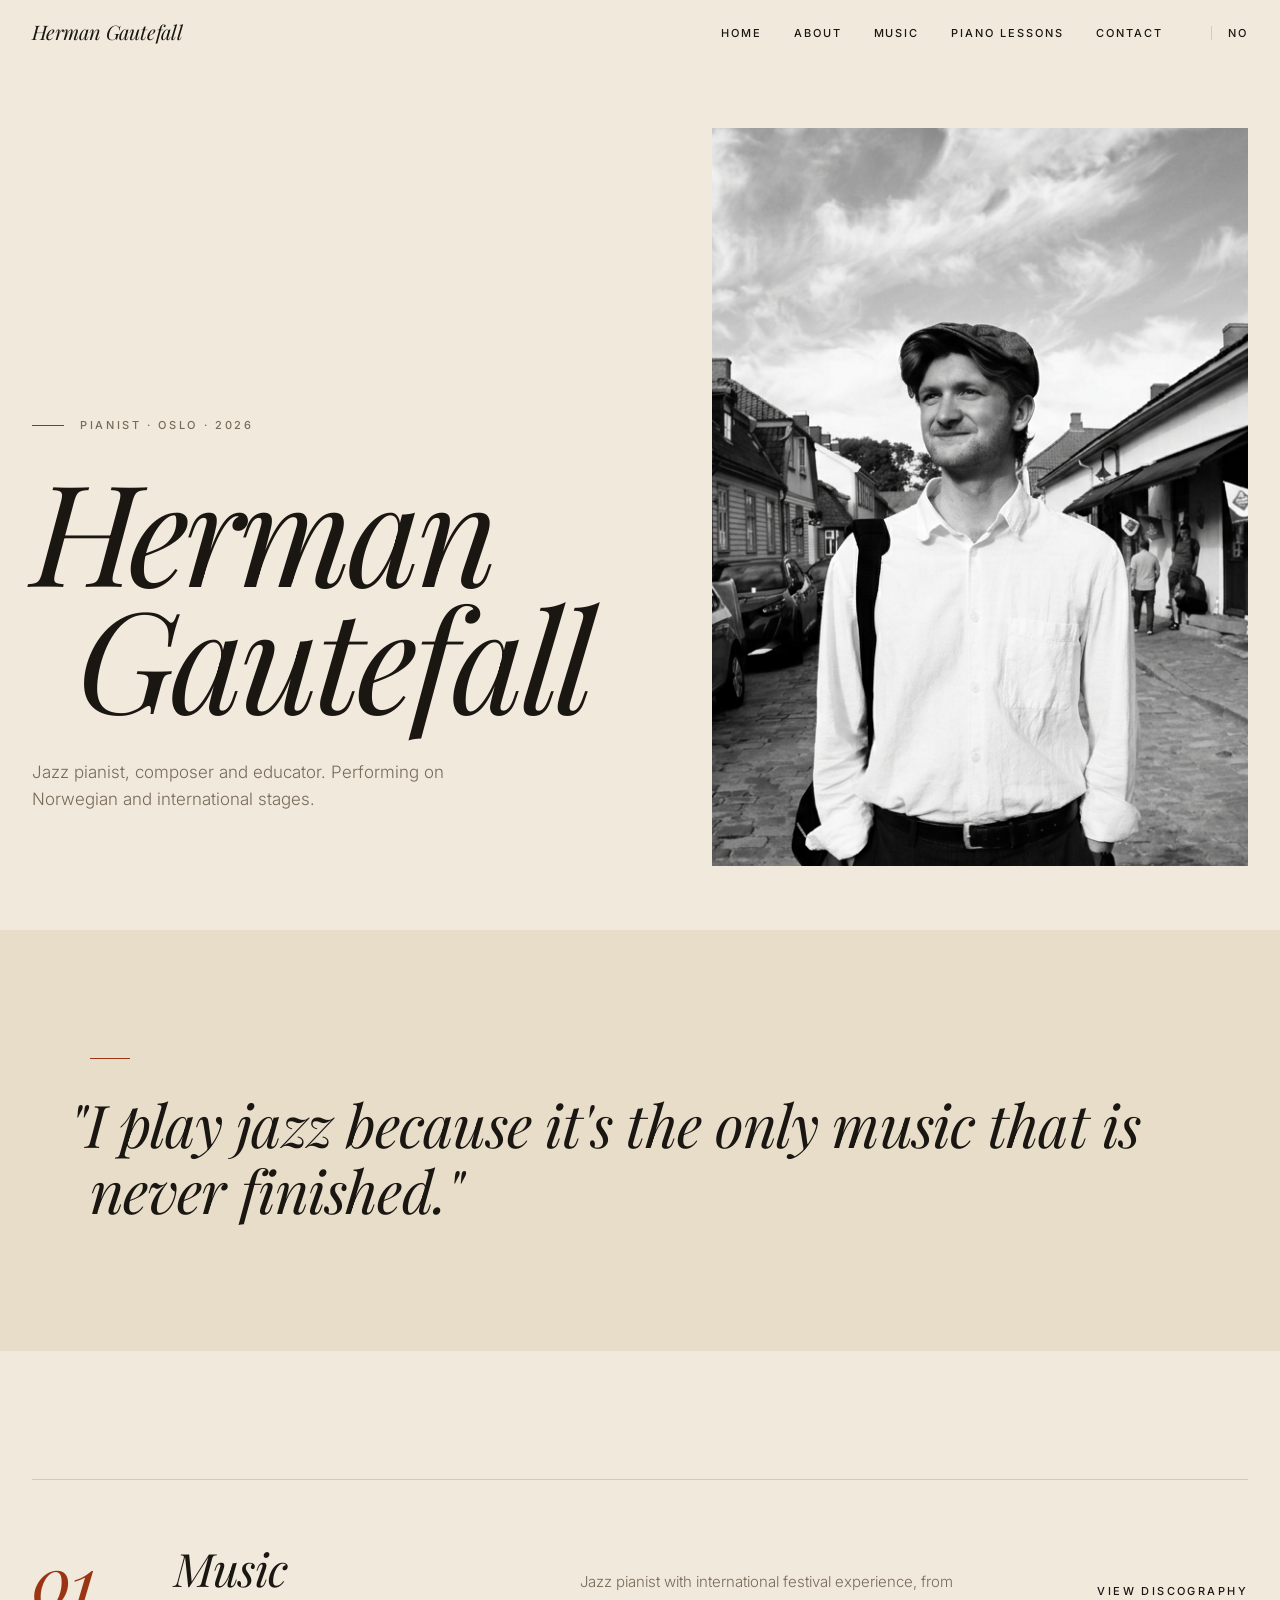
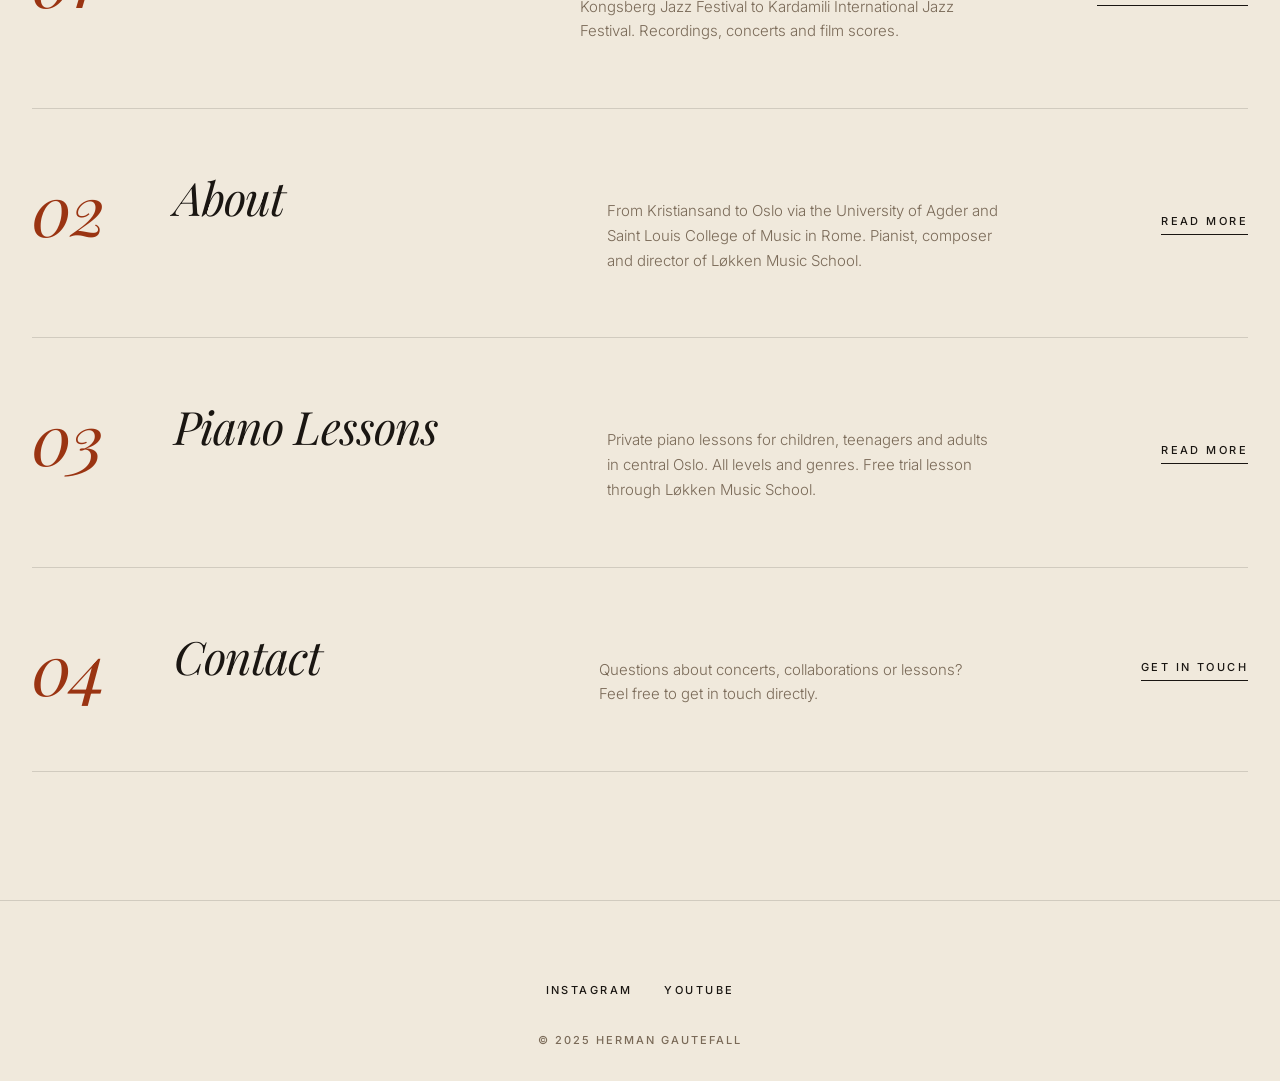
==== commit add87657: "Redaksjonell redesign — papir/blekk-palett, asymmetrisk hero, Playfair som signatur Skiftet fra glas" ====
--- a/en/index.html
+++ b/en/index.html
@@ -51,8 +51,9 @@
     <section class="hero">
       <img src="../images/hero/Forsidebilde 1.png" alt="Herman Gautefall" class="hero-bg">
       <div class="hero-content">
-        <h1 class="hero-title">Herman Gautefall</h1>
-        <p class="hero-subtitle">Pianist, Composer and Educator // Oslo, Norway</p>
+        <span class="section-label">Pianist &middot; Oslo &middot; 2026</span>
+        <h1 class="hero-title"><span class="first-name">Herman</span><span class="last-name">Gautefall</span></h1>
+        <p class="hero-subtitle">Jazz pianist, composer and educator. Performing on Norwegian and international stages.</p>
       </div>
     </section>
 
@@ -64,29 +65,29 @@
       </div>
     </section>
 
-    <!-- CARD GRID -->
+    <!-- EDITORIAL INDEX -->
     <section class="cards-section">
       <div class="cards-grid">
-        <div class="content-card fade-in-el">
+        <a href="/en/music.html" class="content-card fade-in-el" data-index="01">
           <h2>Music</h2>
-          <p>Jazz pianist with international festival experience from Kongsberg Jazz Festival to Kardamili International Jazz Festival. Recordings, concerts and film scores.</p>
-          <a class="text-link" href="/en/music.html">View discography &rarr;</a>
-        </div>
-        <div class="content-card fade-in-el">
+          <p>Jazz pianist with international festival experience, from Kongsberg Jazz Festival to Kardamili International Jazz Festival. Recordings, concerts and film scores.</p>
+          <span class="card-arrow">View discography</span>
+        </a>
+        <a href="/en/about.html" class="content-card fade-in-el" data-index="02">
           <h2>About</h2>
           <p>From Kristiansand to Oslo via the University of Agder and Saint Louis College of Music in Rome. Pianist, composer and director of Løkken Music School.</p>
-          <a class="text-link" href="/en/about.html">Read more &rarr;</a>
-        </div>
-        <div class="content-card fade-in-el">
+          <span class="card-arrow">Read more</span>
+        </a>
+        <a href="/en/piano-lessons.html" class="content-card fade-in-el" data-index="03">
           <h2>Piano Lessons</h2>
           <p>Private piano lessons for children, teenagers and adults in central Oslo. All levels and genres. Free trial lesson through Løkken Music School.</p>
-          <a class="text-link" href="/en/piano-lessons.html">Read more &rarr;</a>
-        </div>
-        <div class="content-card fade-in-el">
+          <span class="card-arrow">Read more</span>
+        </a>
+        <a href="/en/contact.html" class="content-card fade-in-el" data-index="04">
           <h2>Contact</h2>
           <p>Questions about concerts, collaborations or lessons? Feel free to get in touch directly.</p>
-          <a class="text-link" href="/en/contact.html">Get in touch &rarr;</a>
-        </div>
+          <span class="card-arrow">Get in touch</span>
+        </a>
       </div>
     </section>
 
--- a/css/style.css
+++ b/css/style.css
@@ -1,44 +1,36 @@
 /* ═══════════════════════════════════════
-   DESIGN TOKENS
+   DESIGN TOKENS — Paper & Ink
    ═══════════════════════════════════════ */
 
 :root {
-  /* Bakgrunner */
-  --color-bg:           #faf6f0;
-  --color-bg-dark:      #FFCBA4;
-  --color-surface:      rgba(255, 255, 255, 0.72);
-  --color-surface-dark: rgba(255, 203, 164, 0.75);
-
-  /* Tekst */
-  --color-text:         #1d1d1f;
-  --color-text-muted:   #6e6e73;
-  --color-text-light:   #3d1f08;
-
-  /* Aksenter */
-  --color-accent-1:     #0071e3;
-  --color-accent-2:     #5e5ce6;
-  --color-accent-3:     #bf5af2;
-
-  /* Gradienter */
-  --gradient-hero: linear-gradient(
-    135deg,
-    #FFCBA4 0%,
-    #f5b88a 40%,
-    #eca876 70%,
-    #FFCBA4 100%
-  );
-  --gradient-accent: linear-gradient(
-    135deg,
-    #0071e3,
-    #5e5ce6,
-    #bf5af2
-  );
-
-  /* Glass-effekt */
-  --glass-bg:      rgba(255, 255, 255, 0.35);
-  --glass-border:  rgba(160, 80, 20, 0.18);
-  --glass-blur:    blur(20px);
-  --glass-shadow:  0 8px 32px rgba(100, 40, 0, 0.15);
+  /* Paper palette */
+  --color-paper:       #f0e9dc;
+  --color-paper-alt:   #e8ddc9;
+  --color-ink:         #1a1612;
+  --color-ink-muted:   #7a6a58;
+  --color-rule:        rgba(26, 22, 18, 0.14);
+  --color-accent:      #9a3412;
+  --color-accent-soft: rgba(154, 52, 18, 0.10);
+
+  /* Legacy aliases — beholdes slik at alle eldre regler fungerer */
+  --color-bg:           var(--color-paper);
+  --color-bg-dark:      var(--color-paper-alt);
+  --color-surface:      rgba(255, 255, 255, 0.50);
+  --color-surface-dark: rgba(232, 221, 201, 0.75);
+  --color-text:         var(--color-ink);
+  --color-text-muted:   var(--color-ink-muted);
+  --color-text-light:   var(--color-ink);
+  --color-accent-1:     var(--color-accent);
+  --color-accent-2:     var(--color-accent);
+  --color-accent-3:     var(--color-accent);
+
+  --glass-bg:      transparent;
+  --glass-border:  var(--color-rule);
+  --glass-blur:    blur(0);
+  --glass-shadow:  none;
+
+  --gradient-hero:   none;
+  --gradient-accent: linear-gradient(90deg, var(--color-accent), var(--color-ink));
 
   /* Typografi */
   --font-display: 'Playfair Display', Georgia, serif;
@@ -51,8 +43,8 @@
   --space-xl:  8rem;
 
   /* Layout */
-  --max-width:  1200px;
-  --nav-height: 52px;
+  --max-width:  1280px;
+  --nav-height: 64px;
 }
 
 /* ═══════════════════════════════════════
@@ -74,8 +66,8 @@
 
 body {
   font-family: var(--font-body);
-  color: var(--color-text);
-  background-color: var(--color-bg);
+  color: var(--color-ink);
+  background-color: var(--color-paper);
   min-height: 100vh;
   display: flex;
   flex-direction: column;
@@ -102,8 +94,13 @@
   list-style: none;
 }
 
-/* ═══════════════════════════════════════
-   NAV — Glassmorphism, alltid synlig
+::selection {
+  background: var(--color-accent);
+  color: var(--color-paper);
+}
+
+/* ═══════════════════════════════════════
+   NAV — Papir med hairline
    ═══════════════════════════════════════ */
 
 .site-nav {
@@ -116,24 +113,26 @@
   justify-content: space-between;
   align-items: center;
   height: var(--nav-height);
-  padding: 0 5%;
-  background: rgba(255, 203, 164, 0.80);
-  backdrop-filter: var(--glass-blur);
-  -webkit-backdrop-filter: var(--glass-blur);
-  border-bottom: 1px solid var(--glass-border);
-  transition: background 0.3s ease;
+  padding: 0 var(--space-md);
+  background: rgba(240, 233, 220, 0.82);
+  backdrop-filter: blur(14px);
+  -webkit-backdrop-filter: blur(14px);
+  border-bottom: 1px solid transparent;
+  transition: background 0.3s ease, border-color 0.3s ease;
 }
 
 .site-nav.nav-scrolled {
-  background: rgba(255, 203, 164, 0.96);
+  background: rgba(240, 233, 220, 0.96);
+  border-bottom-color: var(--color-rule);
 }
 
 .site-nav .logo {
   font-family: var(--font-display);
   font-style: italic;
-  font-size: 16px;
+  font-size: 20px;
   font-weight: 400;
-  color: var(--color-text);
+  color: var(--color-ink);
+  letter-spacing: -0.01em;
 }
 
 .nav-links {
@@ -144,24 +143,25 @@
 
 .nav-links a {
   font-family: var(--font-body);
-  font-size: 13px;
-  font-weight: 300;
-  letter-spacing: 0.05em;
-  color: var(--color-text);
-  transition: opacity 0.2s ease;
+  font-size: 11px;
+  font-weight: 500;
+  letter-spacing: 0.18em;
+  text-transform: uppercase;
+  color: var(--color-ink);
+  transition: color 0.2s ease;
 }
 
 .nav-links a:hover {
-  opacity: 0.6;
+  color: var(--color-accent);
 }
 
 .lang-switch {
   margin-left: var(--space-sm);
   padding-left: var(--space-sm);
-  border-left: 1px solid var(--glass-border);
-}
-
-/* Hamburger — skjult på desktop */
+  border-left: 1px solid var(--color-rule);
+}
+
+/* Hamburger */
 .hamburger {
   display: none;
   background: none;
@@ -169,7 +169,7 @@
   cursor: pointer;
   padding: 0;
   width: 24px;
-  height: 18px;
+  height: 16px;
   position: relative;
 }
 
@@ -177,7 +177,7 @@
   display: block;
   width: 100%;
   height: 1px;
-  background: var(--color-text);
+  background: var(--color-ink);
   position: absolute;
   left: 0;
   transition: transform 0.3s ease, opacity 0.3s ease;
@@ -197,14 +197,12 @@
   left: 0;
   right: 0;
   bottom: 0;
-  background: rgba(255, 203, 164, 0.99);
-  backdrop-filter: var(--glass-blur);
-  -webkit-backdrop-filter: var(--glass-blur);
+  background: var(--color-paper);
   z-index: 200;
   display: flex;
   flex-direction: column;
   justify-content: center;
-  padding-left: 5%;
+  padding-left: var(--space-md);
   transform: translateX(100%);
   transition: transform 300ms cubic-bezier(0.52, 0.16, 0.24, 1);
 }
@@ -215,198 +213,304 @@
 
 .mobile-nav-overlay .close-btn {
   position: absolute;
-  top: 16px;
-  right: 5%;
+  top: 20px;
+  right: var(--space-md);
   background: none;
   border: none;
-  font-size: 24px;
+  font-size: 32px;
   cursor: pointer;
-  color: var(--color-text);
+  color: var(--color-ink);
+  line-height: 1;
 }
 
 .mobile-nav-overlay a {
   display: block;
+  font-family: var(--font-display);
+  font-style: italic;
+  font-size: 32px;
+  font-weight: 400;
+  color: var(--color-ink);
+  padding: 0.4em 0;
+  letter-spacing: -0.01em;
+  transition: color 0.2s ease;
+}
+
+.mobile-nav-overlay a:hover {
+  color: var(--color-accent);
+}
+
+.mobile-nav-overlay .lang-switch {
   font-family: var(--font-body);
-  font-size: 14px;
-  font-weight: 300;
-  color: var(--color-text);
-  padding: 0.75em 0;
-  letter-spacing: 0.05em;
-}
-
-/* ═══════════════════════════════════════
-   HERO — Fullskjerm med gradient + mesh
+  font-style: normal;
+  font-size: 11px;
+  letter-spacing: 0.2em;
+  text-transform: uppercase;
+  margin-left: 0;
+  padding-left: 0;
+  border-left: none;
+  margin-top: var(--space-md);
+  color: var(--color-ink-muted);
+}
+
+/* ═══════════════════════════════════════
+   SECTION LABEL — redaksjonell kaps
+   ═══════════════════════════════════════ */
+
+.section-label {
+  display: inline-block;
+  font-family: var(--font-body);
+  font-size: 11px;
+  font-weight: 500;
+  letter-spacing: 0.24em;
+  text-transform: uppercase;
+  color: var(--color-ink-muted);
+  position: relative;
+  padding-left: 3rem;
+}
+
+.section-label::before {
+  content: '';
+  position: absolute;
+  left: 0;
+  top: 50%;
+  width: 2rem;
+  height: 1px;
+  background: var(--color-accent);
+}
+
+/* ═══════════════════════════════════════
+   HERO — Redaksjonell, asymmetrisk
    ═══════════════════════════════════════ */
 
 .hero {
   position: relative;
   width: 100%;
-  height: 100vh;
+  min-height: 100vh;
+  padding: calc(var(--nav-height) + var(--space-lg)) var(--space-md) var(--space-lg);
+  display: grid;
+  grid-template-columns: 1.15fr 1fr;
+  grid-template-rows: 1fr auto;
+  gap: var(--space-lg);
+  align-items: end;
+  background: var(--color-paper);
   overflow: hidden;
+}
+
+.hero-bg {
+  grid-column: 2;
+  grid-row: 1 / 3;
+  width: 100%;
+  height: 82vh;
+  max-height: 820px;
+  object-fit: cover;
+  object-position: center top;
+  align-self: end;
+  filter: saturate(0.92) contrast(1.02);
+}
+
+.hero-content {
+  grid-column: 1;
+  grid-row: 1 / 3;
   display: flex;
-  align-items: flex-end;
-  justify-content: center;
-  text-align: center;
-  background: var(--gradient-hero);
-}
-
-.hero-bg {
-  position: absolute;
-  top: 0;
-  left: 0;
-  width: 100%;
-  height: 100%;
-  object-fit: cover;
-  z-index: 0;
-}
-
-.hero::before {
-  content: '';
-  position: absolute;
-  inset: 0;
-  z-index: 1;
-  background:
-    linear-gradient(to bottom, rgba(0, 0, 0, 0.45) 0%, rgba(0, 0, 0, 0.65) 100%),
-    radial-gradient(ellipse at 20% 50%,
-      rgba(94, 92, 230, 0.12) 0%, transparent 60%),
-    radial-gradient(ellipse at 80% 20%,
-      rgba(191, 90, 242, 0.08) 0%, transparent 50%),
-    radial-gradient(ellipse at 60% 80%,
-      rgba(0, 113, 227, 0.08) 0%, transparent 50%);
-  background-size: 200% 200%;
-  animation: gradientShift 20s ease-in-out infinite alternate;
-  pointer-events: none;
-}
-
-.hero-content {
-  position: relative;
-  z-index: 2;
-  padding-bottom: 15vh;
-  padding-left: 5%;
-  padding-right: 5%;
+  flex-direction: column;
+  justify-content: flex-end;
+  padding-bottom: clamp(2rem, 6vh, 6rem);
+  max-width: 700px;
+}
+
+.hero-content .section-label {
+  margin-bottom: var(--space-md);
+  animation: heroTitleIn 0.8s cubic-bezier(0.4, 0, 0.2, 1) both;
 }
 
 .hero-title {
   font-family: var(--font-display);
   font-style: italic;
-  font-size: clamp(48px, 8vw, 96px);
+  font-size: clamp(64px, 11vw, 160px);
   font-weight: 400;
-  color: #ffffff;
-  letter-spacing: -0.02em;
-  line-height: 1.1;
-  margin-bottom: 0.5em;
-  animation: heroTitleIn 0.8s cubic-bezier(0.4, 0, 0.2, 1) both;
+  color: var(--color-ink);
+  letter-spacing: -0.035em;
+  line-height: 0.90;
+  margin-bottom: var(--space-md);
+  animation: heroTitleIn 0.9s cubic-bezier(0.4, 0, 0.2, 1) 0.08s both;
+}
+
+.hero-title .first-name,
+.hero-title .last-name {
+  display: block;
+}
+
+.hero-title .last-name {
+  padding-left: 0.32em;
 }
 
 .hero-subtitle {
   font-family: var(--font-body);
-  font-size: 16px;
+  font-size: 17px;
   font-weight: 300;
-  color: rgba(255, 255, 255, 0.70);
-  letter-spacing: 0.15em;
-  text-transform: uppercase;
-  animation: heroTitleIn 0.8s cubic-bezier(0.4, 0, 0.2, 1) 0.2s both;
-}
-
-/* ═══════════════════════════════════════
-   QUOTE-SEKSJON — Mørk bakgrunn + glass-kort
+  color: var(--color-ink-muted);
+  letter-spacing: 0;
+  line-height: 1.55;
+  max-width: 44ch;
+  margin-top: 0.5rem;
+  animation: heroTitleIn 0.9s cubic-bezier(0.4, 0, 0.2, 1) 0.24s both;
+}
+
+/* ═══════════════════════════════════════
+   QUOTE — Redaksjonelt pullsitat
    ═══════════════════════════════════════ */
 
 .quote-section {
-  background-color: var(--color-bg-dark);
-  padding: var(--space-xl) 5%;
-  text-align: center;
+  background-color: var(--color-paper-alt);
+  padding: var(--space-xl) var(--space-md);
 }
 
 .quote-card {
-  background: var(--glass-bg);
-  border: 1px solid var(--glass-border);
-  backdrop-filter: var(--glass-blur);
-  -webkit-backdrop-filter: var(--glass-blur);
-  border-radius: 20px;
-  padding: 3rem 4rem;
-  max-width: 760px;
+  background: transparent;
+  border: none;
+  backdrop-filter: none;
+  -webkit-backdrop-filter: none;
+  border-radius: 0;
+  padding: 0;
+  max-width: 1100px;
   margin: 0 auto;
-  box-shadow: var(--glass-shadow);
+  box-shadow: none;
+  text-align: left;
 }
 
 .quote-accent {
-  width: 60px;
-  height: 2px;
-  background: var(--gradient-accent);
-  margin: 0 auto 1.5rem;
+  width: 40px;
+  height: 1px;
+  background: var(--color-accent);
+  margin: 0 0 var(--space-md);
 }
 
 .quote-section .quote-text {
-  color: var(--color-text-light);
-}
-
-/* ═══════════════════════════════════════
-   SECTION-INTRO — Mørk intro-tekst
+  font-family: var(--font-display);
+  font-style: italic;
+  font-weight: 400;
+  font-size: clamp(30px, 4.6vw, 60px);
+  line-height: 1.12;
+  letter-spacing: -0.015em;
+  color: var(--color-ink);
+  text-indent: -0.35em;
+}
+
+/* ═══════════════════════════════════════
+   SECTION-INTRO — Mørk intro-tekst (legacy)
    ═══════════════════════════════════════ */
 
 .section-intro {
-  background-color: var(--color-bg-dark);
-  padding: var(--space-xl) 5%;
+  background-color: var(--color-paper-alt);
+  padding: var(--space-xl) var(--space-md);
 }
 
 .section-intro p {
   font-family: var(--font-body);
   font-size: 18px;
   font-weight: 300;
-  color: var(--color-text);
-  line-height: 1.6;
+  color: var(--color-ink);
+  line-height: 1.7;
   max-width: 800px;
   margin: 0 auto;
   text-align: center;
 }
 
 /* ═══════════════════════════════════════
-   CARDS-SEKSJON — Lys bakgrunn, kortgrid
+   INDEX — Redaksjonell seksjonsindeks
    ═══════════════════════════════════════ */
 
 .cards-section {
-  background-color: var(--color-bg);
-  padding: var(--space-xl) 5%;
+  background-color: var(--color-paper);
+  padding: var(--space-xl) var(--space-md);
 }
 
 .cards-grid {
-  display: grid;
-  grid-template-columns: repeat(2, 1fr);
-  gap: 1.5rem;
+  display: block;
   max-width: var(--max-width);
   margin: 0 auto;
+  border-top: 1px solid var(--color-rule);
 }
 
 .content-card {
-  background: #ffffff;
-  border-radius: 18px;
-  box-shadow: 0 2px 12px rgba(0, 0, 0, 0.06);
-  padding: 2.5rem;
-  transition: transform 0.3s cubic-bezier(0.4, 0, 0.2, 1),
-              box-shadow 0.3s cubic-bezier(0.4, 0, 0.2, 1);
+  display: grid;
+  grid-template-columns: 110px 1fr 1.3fr auto;
+  gap: var(--space-md);
+  align-items: baseline;
+  padding: var(--space-lg) 0;
+  border-bottom: 1px solid var(--color-rule);
+  background: transparent;
+  border-radius: 0;
+  box-shadow: none;
+  transition: padding 0.3s ease;
+  position: relative;
+  color: var(--color-ink);
 }
 
 .content-card:hover {
-  transform: translateY(-4px);
-  box-shadow: 0 12px 40px rgba(0, 0, 0, 0.12);
+  transform: none;
+  box-shadow: none;
+  padding-left: 0.5rem;
+}
+
+.content-card::before {
+  content: attr(data-index);
+  font-family: var(--font-display);
+  font-style: italic;
+  font-size: clamp(44px, 5.5vw, 72px);
+  font-weight: 400;
+  color: var(--color-accent);
+  line-height: 1;
+  letter-spacing: -0.02em;
+  align-self: start;
 }
 
 .content-card h2 {
+  font-family: var(--font-display);
+  font-style: italic;
+  font-weight: 400;
+  font-size: clamp(28px, 3.6vw, 46px);
+  line-height: 1.05;
+  color: var(--color-ink);
+  letter-spacing: -0.02em;
+  margin: 0;
+  transition: color 0.3s ease;
+}
+
+.content-card p {
   font-family: var(--font-body);
-  font-size: 22px;
+  font-size: 15px;
+  font-weight: 300;
+  line-height: 1.65;
+  color: var(--color-ink-muted);
+  max-width: 44ch;
+  margin: 0;
+}
+
+.content-card .card-arrow {
+  justify-self: end;
+  align-self: center;
+  font-family: var(--font-body);
+  font-size: 11px;
   font-weight: 500;
-  color: var(--color-text);
-  margin-bottom: 0.75rem;
-  line-height: 1.3;
-}
-
-.content-card p {
-  font-size: 16px;
-  font-weight: 300;
-  color: var(--color-text-muted);
-  line-height: 1.6;
-  margin-bottom: 1.25rem;
+  letter-spacing: 0.22em;
+  text-transform: uppercase;
+  color: var(--color-ink);
+  padding-bottom: 4px;
+  border-bottom: 1px solid var(--color-ink);
+  transition: color 0.3s ease, border-color 0.3s ease, transform 0.3s ease;
+  white-space: nowrap;
+}
+
+.content-card:hover h2,
+.content-card:hover::before {
+  color: var(--color-accent);
+}
+
+.content-card:hover .card-arrow {
+  color: var(--color-accent);
+  border-color: var(--color-accent);
+  transform: translateX(6px);
 }
 
 /* ═══════════════════════════════════════
@@ -414,11 +518,15 @@
    ═══════════════════════════════════════ */
 
 .text-link {
-  color: var(--color-accent-1);
+  color: var(--color-accent);
   text-decoration: none;
-  font-size: 15px;
-  font-weight: 400;
+  font-size: 12px;
+  font-weight: 500;
+  letter-spacing: 0.2em;
+  text-transform: uppercase;
   transition: opacity 0.2s ease;
+  border-bottom: 1px solid currentColor;
+  padding-bottom: 2px;
 }
 
 .text-link:hover {
@@ -426,12 +534,12 @@
 }
 
 /* ═══════════════════════════════════════
-   ABOUT — Portrett + biografi
+   OM MEG — Portrett + biografi
    ═══════════════════════════════════════ */
 
 .about-portrait-section {
-  background-color: var(--color-bg-dark);
-  padding: var(--space-xl) 5%;
+  background-color: var(--color-paper-alt);
+  padding: var(--space-xl) var(--space-md);
   display: flex;
   justify-content: center;
   align-items: center;
@@ -439,12 +547,12 @@
 }
 
 .about-portrait-wrapper {
-  width: 320px;
-  height: 320px;
+  width: 340px;
+  height: 340px;
   border-radius: 50%;
   overflow: hidden;
-  box-shadow: 0 8px 40px rgba(0, 0, 0, 0.4);
-  border: 4px solid var(--glass-border);
+  box-shadow: 0 16px 60px rgba(26, 22, 18, 0.18);
+  border: 1px solid var(--color-rule);
 }
 
 .about-portrait-wrapper img {
@@ -454,24 +562,27 @@
 }
 
 .about-bio {
-  padding: var(--space-xl) 5%;
-  max-width: 750px;
+  padding: var(--space-xl) var(--space-md);
+  max-width: 780px;
   margin: 0 auto;
 }
 
 .about-bio h2 {
   font-family: var(--font-display);
   font-style: italic;
-  font-size: 28px;
+  font-size: clamp(32px, 4vw, 48px);
+  line-height: 1.1;
+  letter-spacing: -0.02em;
   margin-bottom: var(--space-lg);
-  color: var(--color-text);
+  color: var(--color-ink);
 }
 
 .about-bio p {
-  font-size: 16px;
+  font-family: var(--font-body);
+  font-size: 17px;
   line-height: 1.8;
   font-weight: 300;
-  color: var(--color-text);
+  color: var(--color-ink);
   margin-bottom: 1.5em;
 }
 
@@ -481,10 +592,11 @@
 
 .about-bio em {
   font-style: italic;
-}
-
-/* ═══════════════════════════════════════
-   MAIN CONTENT
+  color: var(--color-accent);
+}
+
+/* ═══════════════════════════════════════
+   MAIN
    ═══════════════════════════════════════ */
 
 main {
@@ -492,9 +604,19 @@
 }
 
 .content-section {
-  padding: var(--space-lg) 5%;
+  padding: var(--space-lg) var(--space-md);
   max-width: var(--max-width);
   margin: 0 auto;
+}
+
+.section-title {
+  font-family: var(--font-display);
+  font-style: italic;
+  font-size: clamp(36px, 5vw, 64px);
+  line-height: 1.05;
+  letter-spacing: -0.025em;
+  color: var(--color-ink);
+  margin-bottom: var(--space-lg);
 }
 
 /* ═══════════════════════════════════════
@@ -506,23 +628,24 @@
   grid-template-columns: repeat(2, 1fr);
   gap: var(--space-lg);
   padding: var(--space-md) 0;
-  max-width: 800px;
+  max-width: 900px;
 }
 
 .work-item img {
   width: 100%;
   aspect-ratio: 1;
   object-fit: cover;
-  transition: opacity 0.3s ease-out, transform 0.4s ease-out;
+  transition: opacity 0.3s ease-out, transform 0.6s cubic-bezier(0.4, 0, 0.2, 1);
 }
 
 .work-item:hover img {
-  opacity: 0.85;
+  opacity: 0.9;
+  transform: scale(1.02);
 }
 
 .work-item .caption {
   font-size: 14px;
-  color: var(--color-text);
+  color: var(--color-ink);
   margin-top: 0.75em;
   line-height: 1.4;
   font-weight: 400;
@@ -530,17 +653,19 @@
 
 .work-item .caption-title {
   font-family: var(--font-display);
-  font-size: 18px;
-  color: var(--color-text);
-  margin-top: 0.75em;
-  line-height: 1.3;
+  font-style: italic;
+  font-size: 22px;
+  color: var(--color-ink);
+  margin-top: 1em;
+  line-height: 1.2;
+  letter-spacing: -0.01em;
 }
 
 .work-item .caption-desc {
   font-size: 13px;
   font-weight: 300;
-  color: var(--color-text-muted);
-  margin-top: 0.5em;
+  color: var(--color-ink-muted);
+  margin-top: 0.4em;
   line-height: 1.6;
 }
 
@@ -564,39 +689,46 @@
 .video-item .caption {
   font-size: 13px;
   font-weight: 300;
-  color: var(--color-text-muted);
+  color: var(--color-ink-muted);
   margin-top: 0.5em;
-}
-
-/* ═══════════════════════════════════════
-   KONTAKTSIDEN
+  letter-spacing: 0.02em;
+}
+
+/* ═══════════════════════════════════════
+   KONTAKT
    ═══════════════════════════════════════ */
 
 .contact-info {
-  max-width: 600px;
+  max-width: 640px;
 }
 
 .contact-info p {
-  font-size: 16px;
+  font-size: 17px;
   line-height: 1.8;
   font-weight: 300;
   margin-bottom: 1.5em;
+  color: var(--color-ink);
 }
 
 .contact-details {
   margin-top: var(--space-md);
+  padding-top: var(--space-md);
+  border-top: 1px solid var(--color-rule);
 }
 
 .contact-details a {
   display: block;
-  font-size: 15px;
-  line-height: 2;
-  color: var(--color-text);
-  transition: opacity 0.2s ease;
+  font-family: var(--font-display);
+  font-style: italic;
+  font-size: clamp(22px, 2.6vw, 32px);
+  line-height: 1.6;
+  color: var(--color-ink);
+  letter-spacing: -0.01em;
+  transition: color 0.2s ease;
 }
 
 .contact-details a:hover {
-  opacity: 0.5;
+  color: var(--color-accent);
 }
 
 /* ═══════════════════════════════════════
@@ -607,20 +739,23 @@
   display: flex;
   gap: var(--space-md);
   padding: var(--space-sm) 0;
-  font-size: 13px;
-  font-weight: 300;
-  letter-spacing: 0.1em;
+  font-size: 11px;
+  font-weight: 500;
+  letter-spacing: 0.22em;
   text-transform: uppercase;
   justify-content: center;
 }
 
 .social-links a {
-  color: var(--color-text);
-  transition: opacity 0.2s ease;
+  color: var(--color-ink);
+  transition: color 0.2s ease;
+  border-bottom: none;
+  padding: 0;
 }
 
 .social-links a:hover {
-  opacity: 0.6;
+  color: var(--color-accent);
+  opacity: 1;
 }
 
 /* ═══════════════════════════════════════
@@ -628,27 +763,32 @@
    ═══════════════════════════════════════ */
 
 .site-footer {
-  background-color: var(--color-bg-dark);
-  border-top: 1px solid var(--glass-border);
+  background-color: var(--color-paper);
+  border-top: 1px solid var(--color-rule);
   text-align: center;
-  padding: var(--space-md) 5%;
-  font-size: 12px;
-  font-weight: 300;
-  color: var(--color-text);
-  letter-spacing: 0.05em;
+  padding: var(--space-lg) var(--space-md) var(--space-md);
+  font-size: 11px;
+  font-weight: 500;
+  color: var(--color-ink-muted);
+  letter-spacing: 0.18em;
+  text-transform: uppercase;
+}
+
+.site-footer p {
+  margin-top: var(--space-sm);
 }
 
 .site-footer a {
-  color: var(--color-text);
-  transition: opacity 0.2s ease;
+  color: var(--color-ink);
+  transition: color 0.2s ease;
 }
 
 .site-footer a:hover {
-  opacity: 0.6;
-}
-
-/* ═══════════════════════════════════════
-   SIDE-OVERGANG — Slide-up overlay
+  color: var(--color-accent);
+}
+
+/* ═══════════════════════════════════════
+   SIDE-OVERGANG
    ═══════════════════════════════════════ */
 
 .page-overlay {
@@ -657,7 +797,7 @@
   left: 0;
   width: 100%;
   height: 100%;
-  background: var(--color-bg-dark);
+  background: var(--color-paper);
   z-index: 999;
   transform: translateY(100%);
   transition: transform 0.5s cubic-bezier(0.52, 0.16, 0.24, 1);
@@ -682,20 +822,19 @@
 }
 
 /* ═══════════════════════════════════════
-   PIANOTIMER-SIDEN (pt-* klasser)
-   ═══════════════════════════════════════ */
-
-/* Hero */
+   PIANOUNDERVISNING (pt-*)
+   ═══════════════════════════════════════ */
+
 .pt-hero {
-  background-color: var(--color-bg-dark);
+  background-color: var(--color-paper-alt);
   position: relative;
-  padding: calc(var(--nav-height) + var(--space-xl)) 5% var(--space-xl);
-  text-align: center;
+  padding: calc(var(--nav-height) + var(--space-xl)) var(--space-md) var(--space-xl);
+  text-align: left;
 }
 
 .pt-hero--bg {
   background-image:
-    linear-gradient(rgba(255, 180, 120, 0.55), rgba(255, 160, 90, 0.72)),
+    linear-gradient(rgba(240, 233, 220, 0.78), rgba(232, 221, 201, 0.90)),
     url('../images/pianoundervisning/Pianobilde 1.jpg');
   background-size: cover;
   background-position: center;
@@ -703,69 +842,78 @@
 }
 
 .pt-hero-inner {
-  max-width: 800px;
+  max-width: 900px;
   margin: 0 auto;
 }
 
 .pt-hero-h1 {
   font-family: var(--font-display);
   font-style: italic;
-  font-size: clamp(36px, 5vw, 56px);
-  line-height: 1.2;
-  color: var(--color-text-light);
+  font-size: clamp(40px, 6.5vw, 84px);
+  line-height: 1.0;
+  letter-spacing: -0.03em;
+  color: var(--color-ink);
   margin-bottom: var(--space-md);
 }
 
 .pt-hero-ingress {
   font-family: var(--font-body);
-  font-size: 16px;
+  font-size: 17px;
   font-weight: 300;
-  line-height: 1.6;
-  color: var(--color-text);
+  line-height: 1.7;
+  color: var(--color-ink);
   margin-bottom: var(--space-lg);
+  max-width: 56ch;
 }
 
 .pt-btn-outline {
   display: inline-block;
   font-family: var(--font-body);
-  font-size: 14px;
-  font-weight: 300;
-  letter-spacing: 0.05em;
-  color: var(--color-text-light);
-  border: 1px solid var(--glass-border);
-  border-radius: 8px;
-  padding: 0.75em 2em;
-  transition: opacity 0.3s ease-out, background 0.3s ease;
+  font-size: 11px;
+  font-weight: 500;
+  letter-spacing: 0.22em;
+  text-transform: uppercase;
+  color: var(--color-ink);
+  border: none;
+  border-bottom: 1px solid var(--color-ink);
+  border-radius: 0;
+  padding: 0.6em 0 0.5em;
+  background: transparent;
+  transition: color 0.3s ease, border-color 0.3s ease, transform 0.3s ease;
 }
 
 .pt-btn-outline:hover {
-  opacity: 0.8;
-  background: var(--glass-bg);
-}
-
-/* Seksjon 2 — Tilpasset deg */
+  color: var(--color-accent);
+  border-color: var(--color-accent);
+  transform: translateX(4px);
+  opacity: 1;
+  background: transparent;
+}
+
+/* Tilpasset deg */
 .pt-tilpasset {
-  background-color: var(--color-bg);
-  padding: var(--space-xl) 5%;
+  background-color: var(--color-paper);
+  padding: var(--space-xl) var(--space-md);
 }
 
 .pt-tilpasset-inner {
-  max-width: 800px;
+  max-width: 900px;
   margin: 0 auto;
 }
 
 .pt-tilpasset-img {
   width: 100%;
-  border-radius: 12px;
+  border-radius: 2px;
   margin-bottom: var(--space-lg);
 }
 
 .pt-h2 {
   font-family: var(--font-display);
   font-style: italic;
-  font-size: 28px;
-  line-height: 1.3;
-  color: var(--color-text);
+  font-size: clamp(28px, 3.6vw, 44px);
+  line-height: 1.1;
+  letter-spacing: -0.02em;
+  color: var(--color-ink);
   margin-bottom: var(--space-md);
 }
 
@@ -778,10 +926,10 @@
 }
 
 .pt-tilpasset p {
-  font-size: 16px;
+  font-size: 17px;
   font-weight: 300;
-  line-height: 1.7;
-  color: var(--color-text);
+  line-height: 1.8;
+  color: var(--color-ink);
   margin-bottom: 1em;
 }
 
@@ -798,12 +946,12 @@
 
 .pt-tilpasset-portrait {
   flex-shrink: 0;
-  width: 220px;
-  height: 220px;
+  width: 240px;
+  height: 240px;
   border-radius: 50%;
   overflow: hidden;
-  box-shadow: 0 8px 40px rgba(0, 0, 0, 0.12);
-  border: 3px solid rgba(0, 0, 0, 0.06);
+  box-shadow: 0 12px 48px rgba(26, 22, 18, 0.14);
+  border: 1px solid var(--color-rule);
 }
 
 .pt-tilpasset-portrait img {
@@ -815,123 +963,141 @@
 .pt-list-intro {
   margin-top: var(--space-md);
   font-size: 16px;
-  font-weight: 400;
-  color: var(--color-text);
+  font-weight: 500;
+  color: var(--color-ink);
 }
 
 .pt-checklist {
-  margin-top: 0.5em;
+  margin-top: 0.75em;
 }
 
 .pt-checklist li {
+  font-size: 16px;
+  font-weight: 300;
+  line-height: 1.75;
+  padding: 0.3em 0;
+  display: flex;
+  gap: 0.75em;
+  align-items: baseline;
+  color: var(--color-ink);
+}
+
+.pt-check {
+  color: var(--color-accent);
+  font-weight: 500;
+  flex-shrink: 0;
+}
+
+/* Hvem passer det for */
+.pt-hvem {
+  background-color: var(--color-paper-alt);
+  padding: var(--space-xl) var(--space-md);
+}
+
+.pt-cards {
+  display: grid;
+  grid-template-columns: repeat(3, 1fr);
+  gap: 0;
+  max-width: var(--max-width);
+  margin: var(--space-lg) auto 0;
+  border-top: 1px solid var(--color-rule);
+  border-bottom: 1px solid var(--color-rule);
+}
+
+.pt-card {
+  background-color: transparent;
+  padding: var(--space-md) var(--space-md) var(--space-md) 0;
+  border-radius: 0;
+  box-shadow: none;
+  border-right: 1px solid var(--color-rule);
+  transition: background 0.3s ease;
+}
+
+.pt-card:last-child {
+  border-right: none;
+}
+
+.pt-card:hover {
+  transform: none;
+  box-shadow: none;
+  background: var(--color-accent-soft);
+}
+
+.pt-h3 {
+  font-family: var(--font-display);
+  font-style: italic;
+  font-size: clamp(22px, 2.4vw, 28px);
+  line-height: 1.15;
+  letter-spacing: -0.01em;
+  color: var(--color-ink);
+  margin-bottom: 0.75em;
+  padding-left: var(--space-md);
+}
+
+.pt-card p {
   font-size: 15px;
   font-weight: 300;
   line-height: 1.7;
-  padding: 0.35em 0;
-  display: flex;
-  gap: 0.75em;
-  align-items: baseline;
-  color: var(--color-text);
-}
-
-.pt-check {
-  color: var(--color-accent-1);
-  font-weight: 500;
-  flex-shrink: 0;
-}
-
-/* Seksjon 3 — Hvem passer det for */
-.pt-hvem {
-  background-color: var(--color-bg);
-  padding: var(--space-xl) 5%;
-}
-
-.pt-cards {
-  display: grid;
-  grid-template-columns: repeat(3, 1fr);
-  gap: var(--space-md);
-  max-width: var(--max-width);
-  margin: var(--space-md) auto 0;
-}
-
-.pt-card {
-  background-color: #ffffff;
-  padding: 2rem;
-  border-radius: 18px;
-  box-shadow: 0 2px 12px rgba(0, 0, 0, 0.06);
-  transition: transform 0.3s cubic-bezier(0.4, 0, 0.2, 1),
-              box-shadow 0.3s cubic-bezier(0.4, 0, 0.2, 1);
-}
-
-.pt-card:hover {
-  transform: translateY(-4px);
-  box-shadow: 0 12px 40px rgba(0, 0, 0, 0.12);
-}
-
-.pt-h3 {
-  font-family: var(--font-display);
-  font-style: italic;
-  font-size: 20px;
-  line-height: 1.3;
-  color: var(--color-text);
-  margin-bottom: 0.75em;
-}
-
-.pt-card p {
-  font-size: 14px;
-  font-weight: 300;
-  line-height: 1.7;
-  color: var(--color-text-muted);
-}
-
-/* Seksjon 4 — Praktisk informasjon */
+  color: var(--color-ink-muted);
+  padding-left: var(--space-md);
+}
+
+/* Praktisk informasjon */
 .pt-praktisk {
-  background-color: var(--color-bg);
-  padding: var(--space-xl) 5%;
+  background-color: var(--color-paper);
+  padding: var(--space-xl) var(--space-md);
 }
 
 .pt-praktisk-inner {
-  max-width: 700px;
+  max-width: 780px;
   margin: 0 auto;
 }
 
 .pt-info-table {
-  margin-top: var(--space-md);
-  background: #ffffff;
-  border-radius: 18px;
-  overflow: hidden;
-  box-shadow: 0 2px 12px rgba(0, 0, 0, 0.06);
-  padding: 0 2rem;
+  margin-top: var(--space-lg);
+  background: transparent;
+  border-top: 1px solid var(--color-rule);
+  border-radius: 0;
+  box-shadow: none;
+  overflow: visible;
+  padding: 0;
 }
 
 .pt-info-row {
   display: flex;
   justify-content: space-between;
-  padding: 1.25em 0;
-  border-bottom: 1px solid var(--color-bg);
+  padding: 1.4em 0;
+  border-bottom: 1px solid var(--color-rule);
   gap: var(--space-md);
 }
 
 .pt-info-row:last-child {
-  border-bottom: none;
+  border-bottom: 1px solid var(--color-rule);
 }
 
 .pt-info-label {
-  font-size: 14px;
+  font-family: var(--font-body);
+  font-size: 11px;
   font-weight: 500;
-  color: var(--color-text);
+  letter-spacing: 0.2em;
+  text-transform: uppercase;
+  color: var(--color-ink-muted);
   flex-shrink: 0;
+  padding-top: 0.2em;
 }
 
 .pt-info-value {
-  font-size: 14px;
-  font-weight: 300;
-  color: var(--color-text-muted);
+  font-family: var(--font-display);
+  font-style: italic;
+  font-size: 20px;
+  font-weight: 400;
+  color: var(--color-ink);
   text-align: right;
+  letter-spacing: -0.01em;
 }
 
 .pt-info-value a {
-  color: var(--color-accent-1);
+  color: var(--color-accent);
   transition: opacity 0.2s ease;
 }
 
@@ -939,40 +1105,45 @@
   opacity: 0.7;
 }
 
-/* Seksjon 5 — FAQ */
+/* FAQ */
 .pt-faq {
-  background-color: var(--color-bg);
-  padding: var(--space-xl) 5%;
+  background-color: var(--color-paper-alt);
+  padding: var(--space-xl) var(--space-md);
 }
 
 .pt-faq-list {
-  max-width: 700px;
-  margin: var(--space-md) auto 0;
-  background: #ffffff;
-  border-radius: 18px;
-  padding: 0 2rem;
-  box-shadow: 0 2px 12px rgba(0, 0, 0, 0.06);
+  max-width: 780px;
+  margin: var(--space-lg) auto 0;
+  background: transparent;
+  border-top: 1px solid var(--color-rule);
+  border-radius: 0;
+  padding: 0;
+  box-shadow: none;
 }
 
 .pt-faq-item {
-  border-bottom: 1px solid var(--color-bg);
-}
-
-.pt-faq-item:last-child {
-  border-bottom: none;
+  border-bottom: 1px solid var(--color-rule);
 }
 
 .pt-faq-item summary {
-  font-family: var(--font-body);
-  font-size: 15px;
-  font-weight: 500;
-  color: var(--color-text);
+  font-family: var(--font-display);
+  font-style: italic;
+  font-size: clamp(20px, 2.2vw, 26px);
+  font-weight: 400;
+  color: var(--color-ink);
   cursor: pointer;
-  padding: 1.25em 0;
+  padding: 1.5em 0;
   list-style: none;
   display: flex;
   justify-content: space-between;
   align-items: center;
+  gap: var(--space-md);
+  letter-spacing: -0.01em;
+  transition: color 0.2s ease;
+}
+
+.pt-faq-item summary:hover {
+  color: var(--color-accent);
 }
 
 .pt-faq-item summary::-webkit-details-marker {
@@ -980,87 +1151,133 @@
 }
 
 .pt-faq-item summary::after {
-  content: "\25BC";
-  font-size: 10px;
-  color: var(--color-text-muted);
-  transition: transform 0.3s ease;
+  content: "+";
+  font-family: var(--font-body);
+  font-style: normal;
+  font-size: 22px;
+  font-weight: 300;
+  color: var(--color-ink-muted);
+  transition: transform 0.3s ease, color 0.2s ease;
   flex-shrink: 0;
   margin-left: var(--space-sm);
 }
 
 .pt-faq-item[open] summary::after {
-  transform: rotate(180deg);
+  transform: rotate(45deg);
+  color: var(--color-accent);
 }
 
 .pt-faq-item p {
-  font-size: 14px;
+  font-family: var(--font-body);
+  font-size: 16px;
   font-weight: 300;
-  line-height: 1.7;
-  color: var(--color-text-muted);
-  padding-bottom: 1.25em;
+  line-height: 1.75;
+  color: var(--color-ink-muted);
+  padding-bottom: 1.75em;
+  max-width: 64ch;
 }
 
 .pt-faq-item p a {
-  color: var(--color-accent-1);
+  color: var(--color-accent);
 }
 
 .pt-faq-more {
-  max-width: 700px;
-  margin: var(--space-md) auto 0;
+  max-width: 780px;
+  margin: var(--space-lg) auto 0;
+  text-align: left;
+}
+
+/* CTA */
+.pt-cta {
+  background-color: var(--color-ink);
+  padding: var(--space-xl) var(--space-md);
   text-align: center;
-}
-
-/* Seksjon 6 — CTA bunn */
-.pt-cta {
-  background-color: var(--color-bg-dark);
-  padding: var(--space-xl) 5%;
-  text-align: center;
+  color: var(--color-paper);
 }
 
 .pt-cta-inner {
-  max-width: 700px;
+  max-width: 800px;
   margin: 0 auto;
 }
 
 .pt-cta-glass {
-  background: var(--glass-bg);
-  border: 1px solid var(--glass-border);
-  backdrop-filter: var(--glass-blur);
-  -webkit-backdrop-filter: var(--glass-blur);
-  border-radius: 20px;
-  padding: 3rem 4rem;
-  box-shadow: var(--glass-shadow);
+  background: transparent;
+  border: none;
+  backdrop-filter: none;
+  -webkit-backdrop-filter: none;
+  border-radius: 0;
+  padding: 0;
+  box-shadow: none;
 }
 
 .pt-cta-h2 {
   font-family: var(--font-display);
   font-style: italic;
-  font-size: 32px;
-  line-height: 1.3;
-  color: var(--color-text-light);
+  font-size: clamp(36px, 5vw, 64px);
+  line-height: 1.05;
+  letter-spacing: -0.025em;
+  color: var(--color-paper);
   margin-bottom: var(--space-md);
 }
 
 .pt-cta p {
   font-size: 16px;
   font-weight: 300;
-  line-height: 1.6;
-  color: var(--color-text);
+  line-height: 1.7;
+  color: rgba(240, 233, 220, 0.72);
   margin-bottom: var(--space-lg);
+  max-width: 56ch;
+  margin-left: auto;
+  margin-right: auto;
+}
+
+.pt-cta .pt-btn-outline {
+  color: var(--color-paper);
+  border-bottom-color: var(--color-paper);
+}
+
+.pt-cta .pt-btn-outline:hover {
+  color: var(--color-accent);
+  border-color: var(--color-accent);
 }
 
 /* ═══════════════════════════════════════
    RESPONSIVITET
    ═══════════════════════════════════════ */
 
-/* Tablet */
 @media (max-width: 1024px) {
-  .cards-grid {
-    gap: 1rem;
-  }
-}
-
-/* Mobil */
+  .content-card {
+    grid-template-columns: 80px 1fr 1fr auto;
+  }
+  .content-card::before {
+    font-size: 48px;
+  }
+}
+
+@media (max-width: 900px) {
+  .hero {
+    grid-template-columns: 1fr;
+    grid-template-rows: auto auto;
+    min-height: auto;
+    padding-top: calc(var(--nav-height) + var(--space-md));
+    gap: var(--space-md);
+  }
+  .hero-bg {
+    grid-column: 1;
+    grid-row: 2;
+    height: 60vh;
+    max-height: 560px;
+  }
+  .hero-content {
+    grid-column: 1;
+    grid-row: 1;
+    padding-bottom: var(--space-md);
+  }
+  .hero-title {
+    font-size: clamp(52px, 14vw, 88px);
+  }
+}
+
 @media (max-width: 768px) {
   .nav-links {
     display: none;
@@ -1071,11 +1288,42 @@
   }
 
   .hero-title {
-    font-size: clamp(36px, 10vw, 48px);
-  }
-
-  .cards-grid {
-    grid-template-columns: 1fr;
+    font-size: clamp(44px, 14vw, 72px);
+  }
+
+  .hero-title .last-name {
+    padding-left: 0.2em;
+  }
+
+  .content-card {
+    grid-template-columns: 1fr auto;
+    grid-template-rows: auto auto auto;
+    gap: 0.5rem var(--space-md);
+    padding: var(--space-md) 0;
+  }
+
+  .content-card::before {
+    grid-column: 1;
+    grid-row: 1;
+    font-size: 28px;
+    line-height: 1;
+    margin-bottom: 0.25em;
+  }
+
+  .content-card h2 {
+    grid-column: 1 / 3;
+    grid-row: 2;
+    font-size: clamp(28px, 7vw, 40px);
+  }
+
+  .content-card p {
+    grid-column: 1 / 3;
+    grid-row: 3;
+    margin-top: 0.5rem;
+  }
+
+  .content-card .card-arrow {
+    display: none;
   }
 
   .works-grid {
@@ -1087,17 +1335,13 @@
     grid-template-columns: 1fr;
   }
 
-  .quote-card {
-    padding: 2rem;
-  }
-
   .quote-section .quote-text {
-    font-size: 24px;
+    font-size: clamp(26px, 7vw, 38px);
   }
 
   .about-portrait-wrapper {
-    width: 240px;
-    height: 240px;
+    width: 260px;
+    height: 260px;
   }
 
   .about-portrait-section {
@@ -1105,43 +1349,41 @@
   }
 
   .about-bio {
-    padding: var(--space-lg) 5%;
+    padding: var(--space-lg) var(--space-md);
   }
 
   .about-bio h2 {
-    font-size: 24px;
-  }
-
-  /* Pianotimer mobil */
+    font-size: 28px;
+  }
+
   .pt-tilpasset-split {
     flex-direction: column;
-    align-items: center;
+    align-items: flex-start;
   }
 
   .pt-tilpasset-portrait {
-    width: 180px;
-    height: 180px;
+    width: 200px;
+    height: 200px;
     order: -1;
-  }
-
-  .pt-hero-h1 {
-    font-size: clamp(26px, 7vw, 36px);
   }
 
   .pt-cards {
     grid-template-columns: 1fr;
-  }
-
-  .pt-h2 {
-    font-size: 24px;
-  }
-
-  .pt-cta-h2 {
-    font-size: 26px;
-  }
-
-  .pt-cta-glass {
-    padding: 2rem 1.5rem;
+    border-top: 1px solid var(--color-rule);
+  }
+
+  .pt-card {
+    border-right: none;
+    border-bottom: 1px solid var(--color-rule);
+    padding: var(--space-md) 0;
+  }
+
+  .pt-card:last-child {
+    border-bottom: none;
+  }
+
+  .pt-h3, .pt-card p {
+    padding-left: 0;
   }
 
   .pt-info-row {
@@ -1152,23 +1394,35 @@
   .pt-info-value {
     text-align: left;
   }
-
-  .content-card {
-    padding: 1.5rem;
-  }
-
-  .cards-section {
-    padding: var(--space-lg) 5%;
-  }
-}
-
-/* Smalmobil */
+}
+
 @media (max-width: 600px) {
-  .hero-content {
-    padding-bottom: 10vh;
-  }
-
-  .section-intro p {
-    font-size: 16px;
-  }
-}
+  .site-nav {
+    padding: 0 var(--space-sm);
+  }
+  .hero {
+    padding-left: var(--space-sm);
+    padding-right: var(--space-sm);
+  }
+  .quote-section,
+  .cards-section,
+  .section-intro,
+  .about-portrait-section,
+  .about-bio,
+  .pt-hero,
+  .pt-tilpasset,
+  .pt-hvem,
+  .pt-praktisk,
+  .pt-faq,
+  .pt-cta,
+  .site-footer {
+    padding-left: var(--space-sm);
+    padding-right: var(--space-sm);
+  }
+  .section-label {
+    padding-left: 2.25rem;
+  }
+  .section-label::before {
+    width: 1.5rem;
+  }
+}
--- a/css/typography.css
+++ b/css/typography.css
@@ -1,63 +1,28 @@
 /* ═══════════════════════════════════════
    FONT IMPORTS
-   Playfair Display (display/titler) — Google Fonts
-   Inter (brødtekst)                 — Google Fonts
+   Playfair Display — display/titler
+   Inter            — brødtekst
    ═══════════════════════════════════════ */
 
-@import url('https://fonts.googleapis.com/css2?family=Inter:wght@300;400;500;600&family=Playfair+Display:ital,wght@0,400;1,400&display=swap');
+@import url('https://fonts.googleapis.com/css2?family=Inter:wght@300;400;500;600&family=Playfair+Display:ital,wght@0,400;0,500;0,600;1,400;1,500&display=swap');
 
 /* ═══════════════════════════════════════
-   TYPOGRAFISK SKALA
+   TYPOGRAFISK BASE
+   Komponent-typografi defineres i style.css
    ═══════════════════════════════════════ */
 
 body {
   font-family: var(--font-body);
   font-size: 16px;
   font-weight: 300;
-  line-height: 1.6;
-  letter-spacing: 0.02em;
+  line-height: 1.65;
+  letter-spacing: 0;
 }
 
-/* Logo — Playfair Display italic */
-.logo {
-  font-family: var(--font-display);
-  font-style: italic;
-  font-size: 16px;
-  font-weight: 400;
-}
-
-/* Seksjonstitler */
-.section-title {
-  font-family: var(--font-body);
-  font-size: 22px;
-  font-weight: 500;
-  letter-spacing: 0;
-  margin-bottom: var(--space-sm);
-}
-
-/* Caps-etikett — uppercase label over seksjoner */
-.section-label {
+.caption {
   font-family: var(--font-body);
   font-size: 13px;
   font-weight: 300;
-  letter-spacing: 0.15em;
-  text-transform: uppercase;
-  color: var(--color-text-muted);
-}
-
-/* Stor sitatblokk — Playfair Display italic */
-.quote-text {
-  font-family: var(--font-display);
-  font-style: italic;
-  font-size: 32px;
-  line-height: 1.4;
-  font-weight: 400;
-}
-
-/* Bildetekster */
-.caption {
-  font-size: 13px;
-  font-weight: 300;
-  color: var(--color-text-muted);
+  color: var(--color-ink-muted);
   line-height: 1.6;
 }
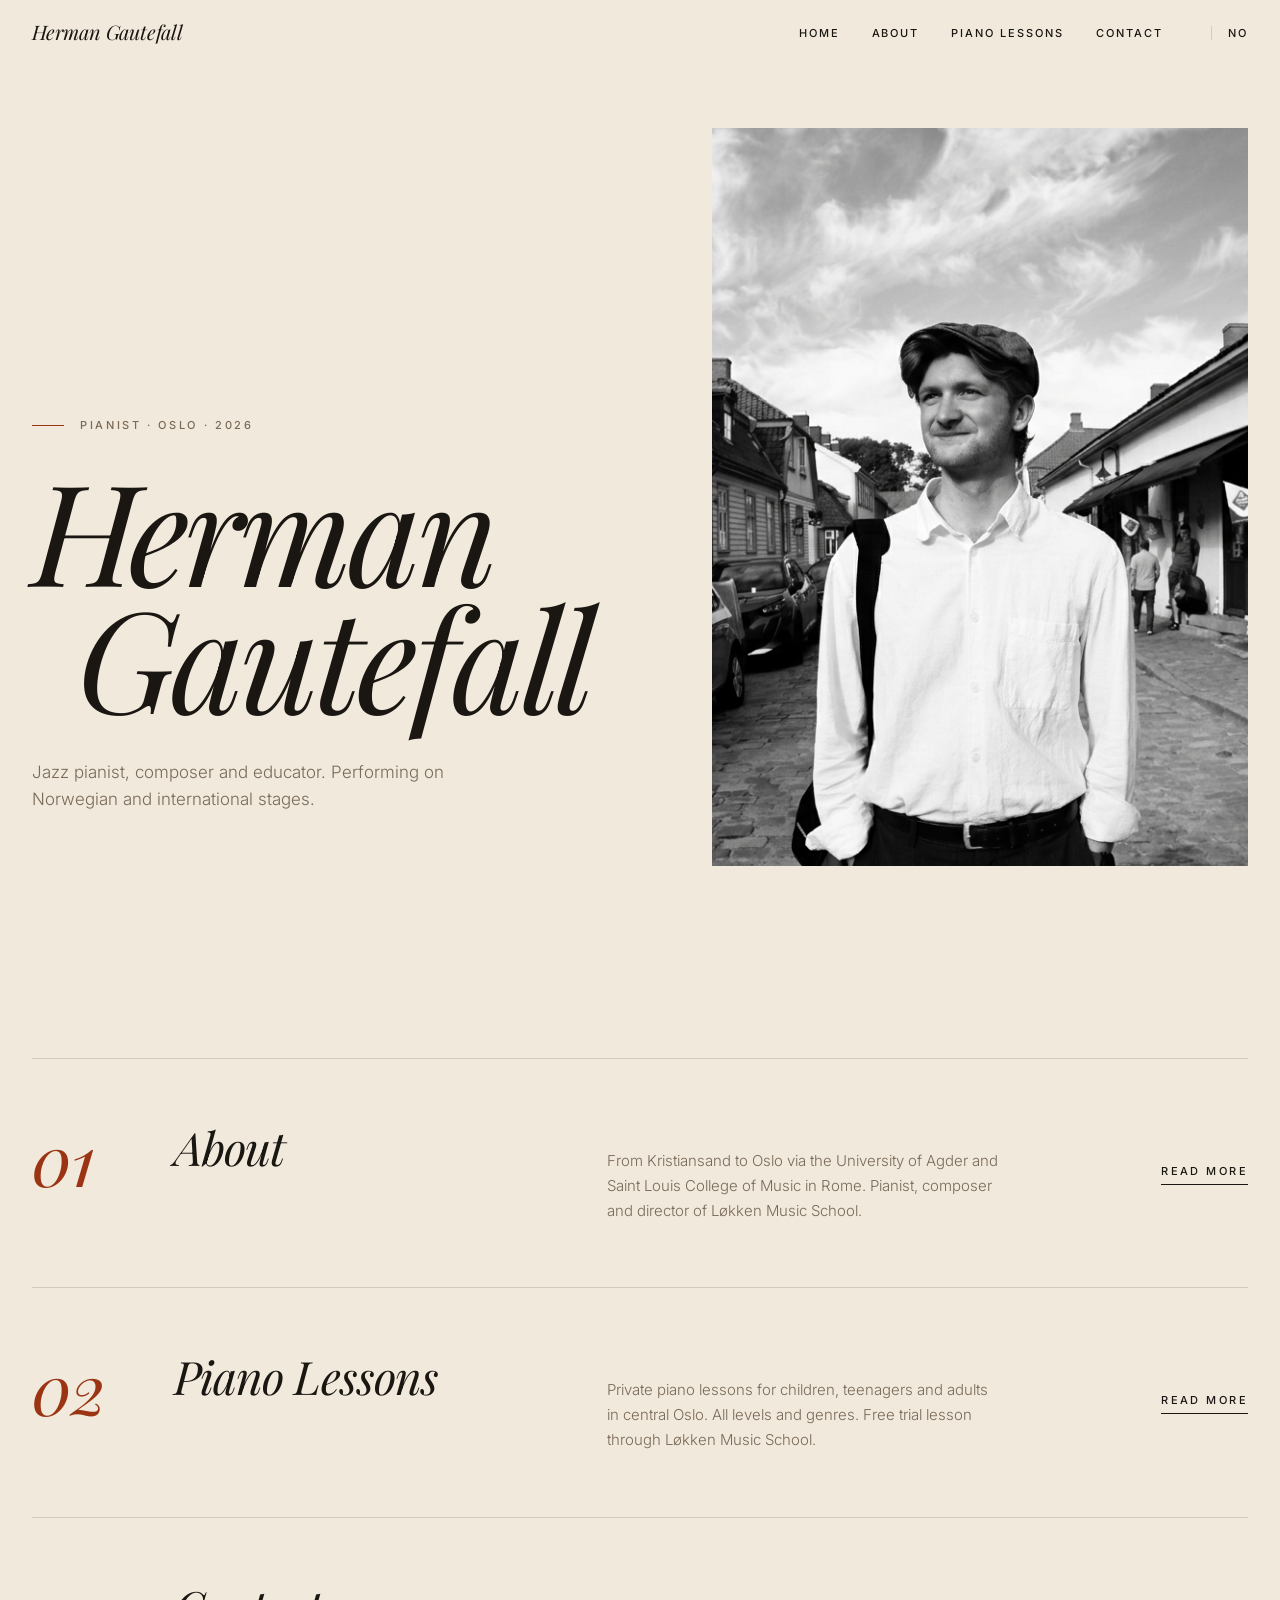
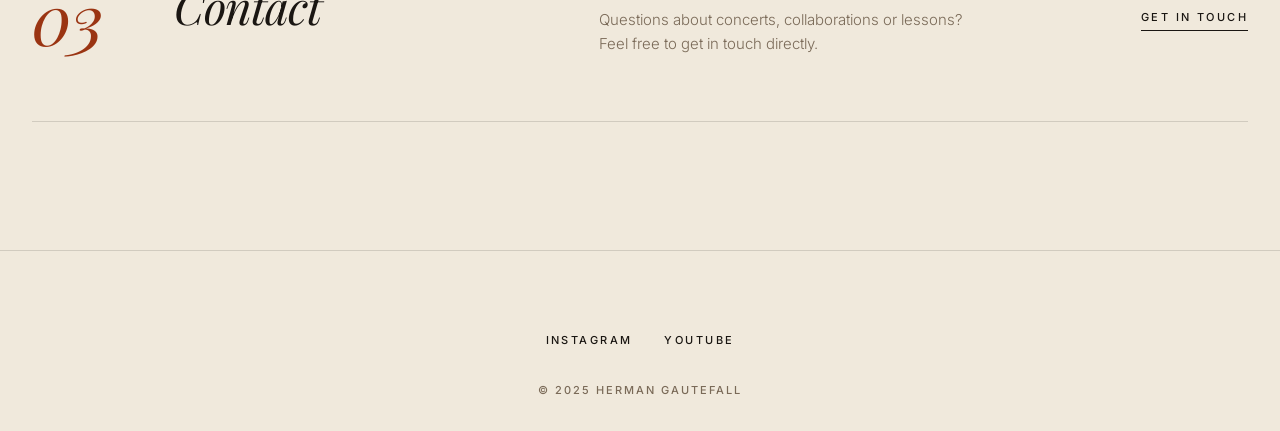
==== commit a08a30e4: "Fjern sitater på forside og om meg, skjul Musikk-siden fra navigasjonen Co-Authored-By: Claude Opus " ====
--- a/en/index.html
+++ b/en/index.html
@@ -24,7 +24,6 @@
       <ul class="nav-links">
         <li><a href="/en/">Home</a></li>
         <li><a href="/en/about.html">About</a></li>
-        <li><a href="/en/music.html">Music</a></li>
         <li><a href="/en/piano-lessons.html">Piano Lessons</a></li>
         <li><a href="/en/contact.html">Contact</a></li>
         <li><a href="/" class="lang-switch">NO</a></li>
@@ -39,7 +38,6 @@
     <button class="close-btn" aria-label="Close">&times;</button>
     <a href="/en/">Home</a>
     <a href="/en/about.html">About</a>
-    <a href="/en/music.html">Music</a>
     <a href="/en/piano-lessons.html">Piano Lessons</a>
     <a href="/en/contact.html">Contact</a>
     <a href="/" class="lang-switch">NO</a>
@@ -57,33 +55,20 @@
       </div>
     </section>
 
-    <!-- QUOTE -->
-    <section class="quote-section">
-      <div class="quote-card">
-        <div class="quote-accent"></div>
-        <p class="quote-text">"I play jazz because it's the only music that is never finished."</p>
-      </div>
-    </section>
-
     <!-- EDITORIAL INDEX -->
     <section class="cards-section">
       <div class="cards-grid">
-        <a href="/en/music.html" class="content-card fade-in-el" data-index="01">
-          <h2>Music</h2>
-          <p>Jazz pianist with international festival experience, from Kongsberg Jazz Festival to Kardamili International Jazz Festival. Recordings, concerts and film scores.</p>
-          <span class="card-arrow">View discography</span>
-        </a>
-        <a href="/en/about.html" class="content-card fade-in-el" data-index="02">
+        <a href="/en/about.html" class="content-card fade-in-el" data-index="01">
           <h2>About</h2>
           <p>From Kristiansand to Oslo via the University of Agder and Saint Louis College of Music in Rome. Pianist, composer and director of Løkken Music School.</p>
           <span class="card-arrow">Read more</span>
         </a>
-        <a href="/en/piano-lessons.html" class="content-card fade-in-el" data-index="03">
+        <a href="/en/piano-lessons.html" class="content-card fade-in-el" data-index="02">
           <h2>Piano Lessons</h2>
           <p>Private piano lessons for children, teenagers and adults in central Oslo. All levels and genres. Free trial lesson through Løkken Music School.</p>
           <span class="card-arrow">Read more</span>
         </a>
-        <a href="/en/contact.html" class="content-card fade-in-el" data-index="04">
+        <a href="/en/contact.html" class="content-card fade-in-el" data-index="03">
           <h2>Contact</h2>
           <p>Questions about concerts, collaborations or lessons? Feel free to get in touch directly.</p>
           <span class="card-arrow">Get in touch</span>
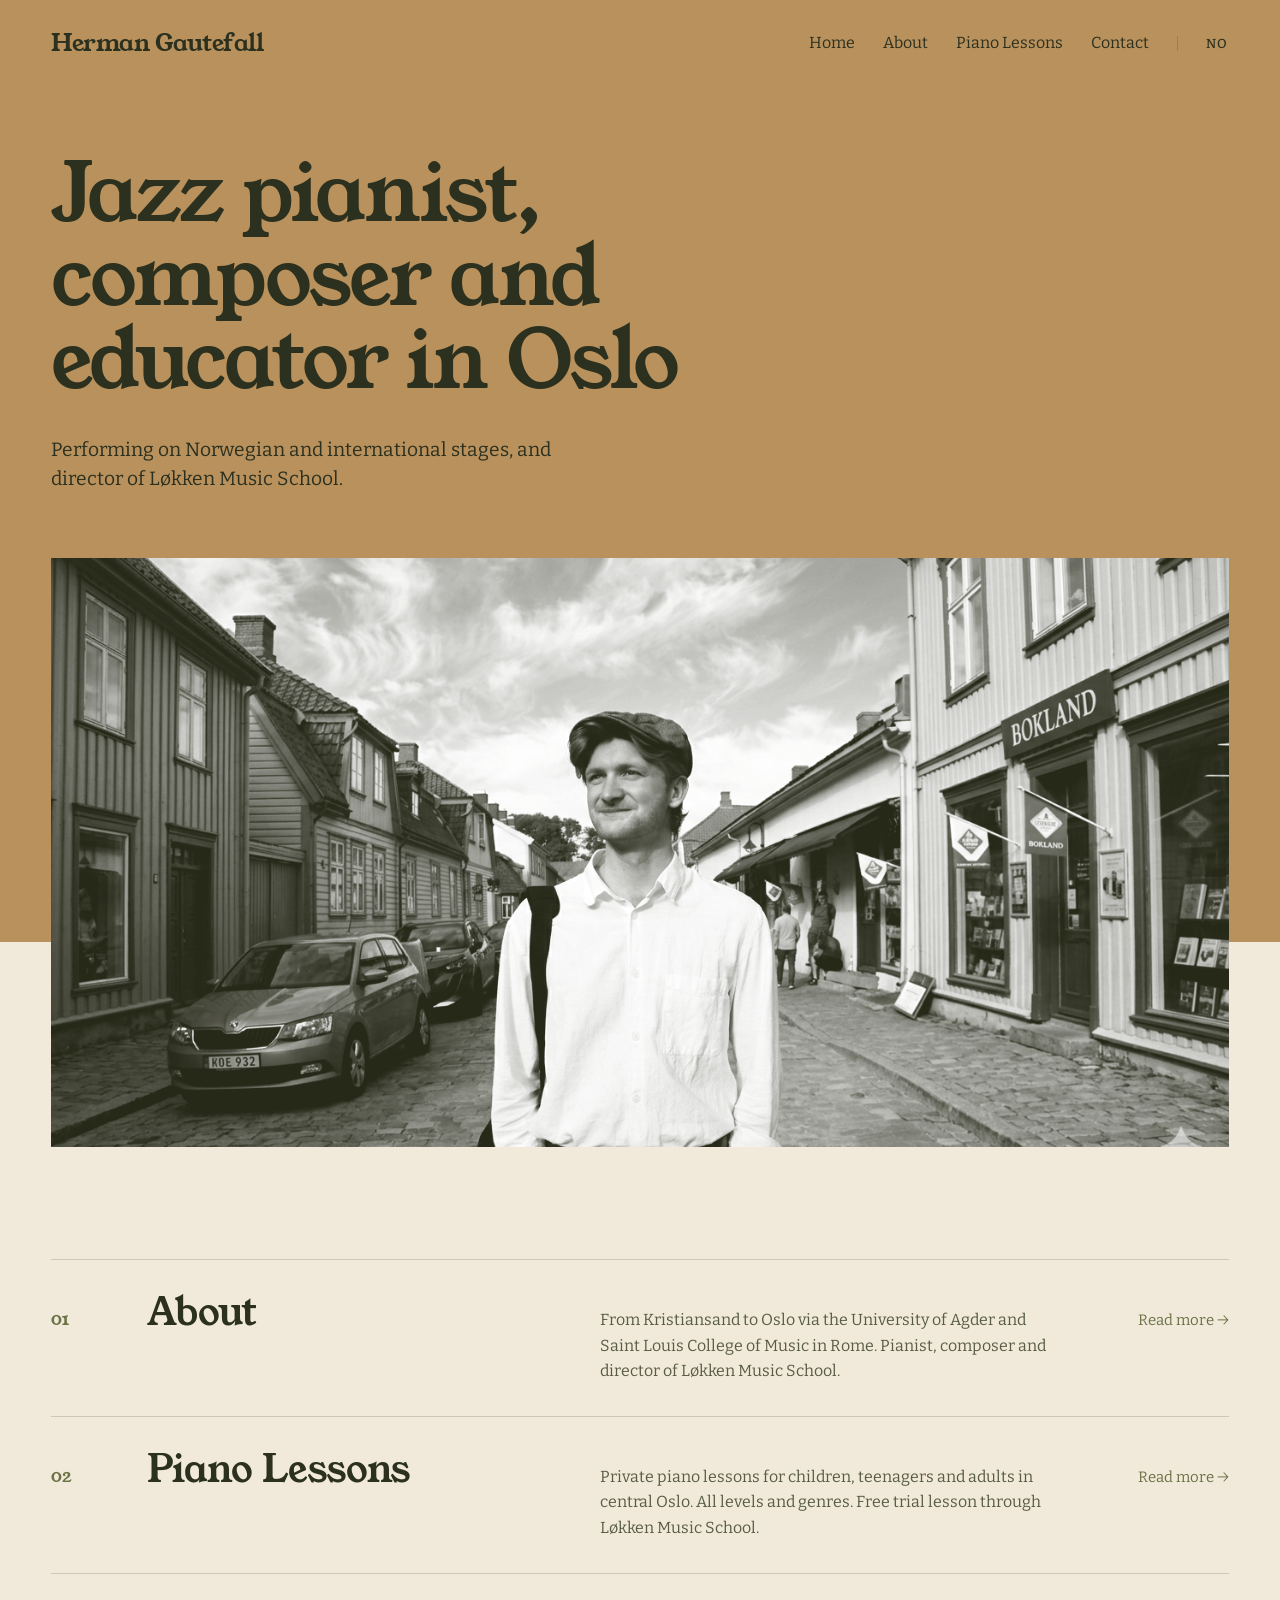
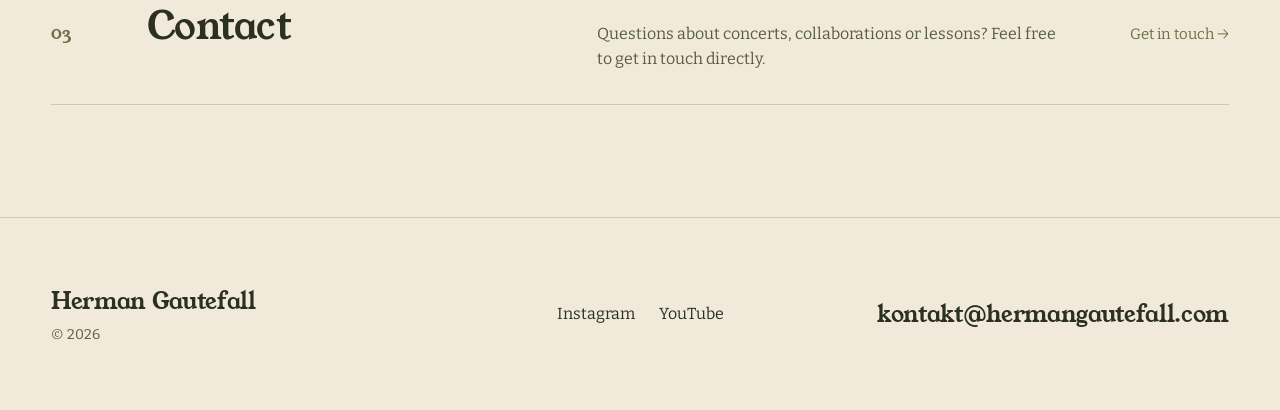
==== commit ab2a17f2: "Nytt design: camel/kremhvit/oliven, Young Serif + Bitter, enklere layout Co-Authored-By: Claude Opus" ====
--- a/en/index.html
+++ b/en/index.html
@@ -47,12 +47,13 @@
 
     <!-- HERO -->
     <section class="hero">
-      <img src="../images/hero/Forsidebilde 1.png" alt="Herman Gautefall" class="hero-bg">
       <div class="hero-content">
-        <span class="section-label">Pianist &middot; Oslo &middot; 2026</span>
-        <h1 class="hero-title"><span class="first-name">Herman</span><span class="last-name">Gautefall</span></h1>
-        <p class="hero-subtitle">Jazz pianist, composer and educator. Performing on Norwegian and international stages.</p>
+        <h1 class="hero-title">Jazz pianist, composer and educator in Oslo</h1>
+        <p class="hero-subtitle">Performing on Norwegian and international stages, and director of Løkken Music School.</p>
       </div>
+      <figure class="hero-figure">
+        <img src="../images/hero/Forsidebilde 1.png" alt="Herman Gautefall on a street lined with old wooden houses">
+      </figure>
     </section>
 
     <!-- EDITORIAL INDEX -->
@@ -79,14 +80,17 @@
   </main>
 
   <footer class="site-footer">
+    <div class="footer-name">
+      <a href="/en/">Herman Gautefall</a>
+      <p>&copy; 2026</p>
+    </div>
     <div class="social-links">
       <a href="https://www.instagram.com/hermangautefall/" target="_blank" rel="noopener noreferrer">Instagram</a>
       <a href="https://www.youtube.com/@hermangautefall" target="_blank" rel="noopener noreferrer">YouTube</a>
     </div>
-    <p>&copy; 2025 Herman Gautefall</p>
+    <a href="mailto:kontakt@hermangautefall.com" class="footer-mail">kontakt@hermangautefall.com</a>
   </footer>
 
-  <div class="page-overlay"></div>
   <script src="../js/translations.js"></script>
   <script src="../js/main.js"></script>
 </body>
--- a/css/style.css
+++ b/css/style.css
@@ -1,50 +1,32 @@
 /* ═══════════════════════════════════════
-   DESIGN TOKENS — Paper & Ink
+   DESIGN TOKENS — Camel, kremhvit, oliven
    ═══════════════════════════════════════ */
 
 :root {
-  /* Paper palette */
-  --color-paper:       #f0e9dc;
-  --color-paper-alt:   #e8ddc9;
-  --color-ink:         #1a1612;
-  --color-ink-muted:   #7a6a58;
-  --color-rule:        rgba(26, 22, 18, 0.14);
-  --color-accent:      #9a3412;
-  --color-accent-soft: rgba(154, 52, 18, 0.10);
-
-  /* Legacy aliases — beholdes slik at alle eldre regler fungerer */
-  --color-bg:           var(--color-paper);
-  --color-bg-dark:      var(--color-paper-alt);
-  --color-surface:      rgba(255, 255, 255, 0.50);
-  --color-surface-dark: rgba(232, 221, 201, 0.75);
-  --color-text:         var(--color-ink);
-  --color-text-muted:   var(--color-ink-muted);
-  --color-text-light:   var(--color-ink);
-  --color-accent-1:     var(--color-accent);
-  --color-accent-2:     var(--color-accent);
-  --color-accent-3:     var(--color-accent);
-
-  --glass-bg:      transparent;
-  --glass-border:  var(--color-rule);
-  --glass-blur:    blur(0);
-  --glass-shadow:  none;
-
-  --gradient-hero:   none;
-  --gradient-accent: linear-gradient(90deg, var(--color-accent), var(--color-ink));
+  /* Palett */
+  --color-camel:     #b8915c;
+  --color-cream:     #f1eadb;
+  --color-cream-alt: #e9e0cd;
+  --color-olive:     #6b7244;
+  --color-ink:       #2c301f;
+  --color-ink-muted: #585c44;
+  --color-rule:      rgba(44, 48, 31, 0.18);
 
   /* Typografi */
-  --font-display: 'Playfair Display', Georgia, serif;
-  --font-body:    'Inter', -apple-system, BlinkMacSystemFont, sans-serif;
+  --font-display: 'Young Serif', Georgia, serif;
+  --font-body:    'Bitter', Georgia, serif;
 
   /* Spacing */
   --space-sm:  1rem;
   --space-md:  2rem;
   --space-lg:  4rem;
-  --space-xl:  8rem;
+  --space-xl:  7rem;
+  --gutter:    clamp(1rem, 4vw, 4rem);
 
   /* Layout */
   --max-width:  1280px;
-  --nav-height: 64px;
+  --text-width: 62ch;
+  --nav-height: 88px;
 }
 
 /* ═══════════════════════════════════════
@@ -67,7 +49,7 @@
 body {
   font-family: var(--font-body);
   color: var(--color-ink);
-  background-color: var(--color-paper);
+  background-color: var(--color-cream);
   min-height: 100vh;
   display: flex;
   flex-direction: column;
@@ -81,12 +63,23 @@
   display: block;
 }
 
+figure {
+  margin: 0;
+}
+
 a {
   color: inherit;
   text-decoration: none;
+  transition: opacity 0.2s ease;
+}
+
+a:hover {
+  opacity: 0.6;
 }
 
 h1, h2, h3, h4, h5, h6 {
+  text-wrap: balance;
+  font-family: var(--font-display);
   font-weight: 400;
 }
 
@@ -95,12 +88,21 @@
 }
 
 ::selection {
-  background: var(--color-accent);
-  color: var(--color-paper);
-}
-
-/* ═══════════════════════════════════════
-   NAV — Papir med hairline
+  background: var(--color-olive);
+  color: var(--color-cream);
+}
+
+:focus-visible {
+  outline: 2px solid var(--color-olive);
+  outline-offset: 3px;
+}
+
+main {
+  flex: 1;
+}
+
+/* ═══════════════════════════════════════
+   NAV
    ═══════════════════════════════════════ */
 
 .site-nav {
@@ -113,51 +115,45 @@
   justify-content: space-between;
   align-items: center;
   height: var(--nav-height);
-  padding: 0 var(--space-md);
-  background: rgba(240, 233, 220, 0.82);
-  backdrop-filter: blur(14px);
-  -webkit-backdrop-filter: blur(14px);
+  padding: 0 var(--gutter);
+  background: transparent;
   border-bottom: 1px solid transparent;
-  transition: background 0.3s ease, border-color 0.3s ease;
+  transition: background 0.3s ease, border-color 0.3s ease, height 0.3s ease;
+}
+
+.site-nav.nav-scrolled,
+.site-nav.nav-opaque {
+  background: rgba(241, 234, 219, 0.96);
+  border-bottom-color: var(--color-rule);
 }
 
 .site-nav.nav-scrolled {
-  background: rgba(240, 233, 220, 0.96);
-  border-bottom-color: var(--color-rule);
+  height: 68px;
 }
 
 .site-nav .logo {
   font-family: var(--font-display);
-  font-style: italic;
-  font-size: 20px;
-  font-weight: 400;
+  font-size: 24px;
+  letter-spacing: -0.02em;
   color: var(--color-ink);
-  letter-spacing: -0.01em;
 }
 
 .nav-links {
   display: flex;
-  gap: var(--space-md);
+  gap: 1.75rem;
   align-items: center;
 }
 
 .nav-links a {
-  font-family: var(--font-body);
-  font-size: 11px;
+  font-size: 16px;
+  color: var(--color-ink);
+}
+
+.lang-switch {
+  font-size: 13px !important;
   font-weight: 500;
-  letter-spacing: 0.18em;
-  text-transform: uppercase;
-  color: var(--color-ink);
-  transition: color 0.2s ease;
-}
-
-.nav-links a:hover {
-  color: var(--color-accent);
-}
-
-.lang-switch {
-  margin-left: var(--space-sm);
-  padding-left: var(--space-sm);
+  letter-spacing: 0.12em;
+  padding-left: 1.75rem;
   border-left: 1px solid var(--color-rule);
 }
 
@@ -168,19 +164,18 @@
   border: none;
   cursor: pointer;
   padding: 0;
-  width: 24px;
-  height: 16px;
+  width: 26px;
+  height: 14px;
   position: relative;
 }
 
 .hamburger span {
   display: block;
   width: 100%;
-  height: 1px;
+  height: 1.5px;
   background: var(--color-ink);
   position: absolute;
   left: 0;
-  transition: transform 0.3s ease, opacity 0.3s ease;
 }
 
 .hamburger span:nth-child(1) { top: 0; }
@@ -193,16 +188,13 @@
 
 .mobile-nav-overlay {
   position: fixed;
-  top: 0;
-  left: 0;
-  right: 0;
-  bottom: 0;
-  background: var(--color-paper);
+  inset: 0;
+  background: var(--color-camel);
   z-index: 200;
   display: flex;
   flex-direction: column;
   justify-content: center;
-  padding-left: var(--space-md);
+  padding: 0 var(--gutter);
   transform: translateX(100%);
   transition: transform 300ms cubic-bezier(0.52, 0.16, 0.24, 1);
 }
@@ -213,11 +205,11 @@
 
 .mobile-nav-overlay .close-btn {
   position: absolute;
-  top: 20px;
-  right: var(--space-md);
+  top: 24px;
+  right: var(--gutter);
   background: none;
   border: none;
-  font-size: 32px;
+  font-size: 36px;
   cursor: pointer;
   color: var(--color-ink);
   line-height: 1;
@@ -226,207 +218,96 @@
 .mobile-nav-overlay a {
   display: block;
   font-family: var(--font-display);
-  font-style: italic;
-  font-size: 32px;
-  font-weight: 400;
+  font-size: 36px;
   color: var(--color-ink);
-  padding: 0.4em 0;
-  letter-spacing: -0.01em;
-  transition: color 0.2s ease;
-}
-
-.mobile-nav-overlay a:hover {
-  color: var(--color-accent);
+  padding: 0.25em 0;
+  letter-spacing: -0.02em;
 }
 
 .mobile-nav-overlay .lang-switch {
   font-family: var(--font-body);
-  font-style: normal;
-  font-size: 11px;
-  letter-spacing: 0.2em;
-  text-transform: uppercase;
-  margin-left: 0;
+  border-left: none;
   padding-left: 0;
-  border-left: none;
   margin-top: var(--space-md);
-  color: var(--color-ink-muted);
-}
-
-/* ═══════════════════════════════════════
-   SECTION LABEL — redaksjonell kaps
-   ═══════════════════════════════════════ */
-
-.section-label {
-  display: inline-block;
-  font-family: var(--font-body);
-  font-size: 11px;
-  font-weight: 500;
-  letter-spacing: 0.24em;
-  text-transform: uppercase;
-  color: var(--color-ink-muted);
+}
+
+/* ═══════════════════════════════════════
+   HERO — forsiden og pianoundervisning
+   Camel-feltet slutter midt i bildet,
+   slik at bildet bygger bro til innholdet under.
+   ═══════════════════════════════════════ */
+
+.hero,
+.pt-hero {
+  padding: calc(var(--nav-height) + var(--space-lg)) var(--gutter) 0;
+  background: linear-gradient(
+    to bottom,
+    var(--color-camel) 0,
+    var(--color-camel) calc(100% - clamp(80px, 16vw, 220px)),
+    var(--color-cream) 0
+  );
+}
+
+.hero-content,
+.pt-hero-inner {
+  max-width: var(--max-width);
+  margin: 0 auto;
+}
+
+.hero-title {
+  font-size: clamp(40px, 6.4vw, 92px);
+  line-height: 1.02;
+  letter-spacing: -0.025em;
+  color: var(--color-ink);
+  max-width: 18ch;
+  animation: heroTitleIn 0.9s cubic-bezier(0.4, 0, 0.2, 1) both;
+}
+
+.hero-subtitle {
+  font-size: clamp(17px, 1.5vw, 20px);
+  line-height: 1.55;
+  color: var(--color-ink);
+  max-width: 46ch;
+  margin-top: var(--space-md);
+  animation: heroTitleIn 0.9s cubic-bezier(0.4, 0, 0.2, 1) 0.15s both;
+}
+
+.hero-figure {
   position: relative;
-  padding-left: 3rem;
-}
-
-.section-label::before {
+  max-width: var(--max-width);
+  margin: var(--space-lg) auto 0;
+  overflow: hidden;
+  animation: heroTitleIn 1s cubic-bezier(0.4, 0, 0.2, 1) 0.3s both;
+}
+
+.hero-figure img {
+  width: 100%;
+  aspect-ratio: 16 / 8;
+  object-fit: cover;
+  object-position: center 30%;
+  filter: grayscale(1) contrast(1.05);
+}
+
+/* Oliventonet duotone: løfter skyggene mot oliven */
+.hero-figure::after {
   content: '';
   position: absolute;
-  left: 0;
-  top: 50%;
-  width: 2rem;
-  height: 1px;
-  background: var(--color-accent);
-}
-
-/* ═══════════════════════════════════════
-   HERO — Redaksjonell, asymmetrisk
-   ═══════════════════════════════════════ */
-
-.hero {
-  position: relative;
-  width: 100%;
-  min-height: 100vh;
-  padding: calc(var(--nav-height) + var(--space-lg)) var(--space-md) var(--space-lg);
-  display: grid;
-  grid-template-columns: 1.15fr 1fr;
-  grid-template-rows: 1fr auto;
-  gap: var(--space-lg);
-  align-items: end;
-  background: var(--color-paper);
-  overflow: hidden;
-}
-
-.hero-bg {
-  grid-column: 2;
-  grid-row: 1 / 3;
-  width: 100%;
-  height: 82vh;
-  max-height: 820px;
-  object-fit: cover;
-  object-position: center top;
-  align-self: end;
-  filter: saturate(0.92) contrast(1.02);
-}
-
-.hero-content {
-  grid-column: 1;
-  grid-row: 1 / 3;
-  display: flex;
-  flex-direction: column;
-  justify-content: flex-end;
-  padding-bottom: clamp(2rem, 6vh, 6rem);
-  max-width: 700px;
-}
-
-.hero-content .section-label {
-  margin-bottom: var(--space-md);
-  animation: heroTitleIn 0.8s cubic-bezier(0.4, 0, 0.2, 1) both;
-}
-
-.hero-title {
-  font-family: var(--font-display);
-  font-style: italic;
-  font-size: clamp(64px, 11vw, 160px);
-  font-weight: 400;
-  color: var(--color-ink);
-  letter-spacing: -0.035em;
-  line-height: 0.90;
-  margin-bottom: var(--space-md);
-  animation: heroTitleIn 0.9s cubic-bezier(0.4, 0, 0.2, 1) 0.08s both;
-}
-
-.hero-title .first-name,
-.hero-title .last-name {
-  display: block;
-}
-
-.hero-title .last-name {
-  padding-left: 0.32em;
-}
-
-.hero-subtitle {
-  font-family: var(--font-body);
-  font-size: 17px;
-  font-weight: 300;
-  color: var(--color-ink-muted);
-  letter-spacing: 0;
-  line-height: 1.55;
-  max-width: 44ch;
-  margin-top: 0.5rem;
-  animation: heroTitleIn 0.9s cubic-bezier(0.4, 0, 0.2, 1) 0.24s both;
-}
-
-/* ═══════════════════════════════════════
-   QUOTE — Redaksjonelt pullsitat
-   ═══════════════════════════════════════ */
-
-.quote-section {
-  background-color: var(--color-paper-alt);
-  padding: var(--space-xl) var(--space-md);
-}
-
-.quote-card {
-  background: transparent;
-  border: none;
-  backdrop-filter: none;
-  -webkit-backdrop-filter: none;
-  border-radius: 0;
-  padding: 0;
-  max-width: 1100px;
-  margin: 0 auto;
-  box-shadow: none;
-  text-align: left;
-}
-
-.quote-accent {
-  width: 40px;
-  height: 1px;
-  background: var(--color-accent);
-  margin: 0 0 var(--space-md);
-}
-
-.quote-section .quote-text {
-  font-family: var(--font-display);
-  font-style: italic;
-  font-weight: 400;
-  font-size: clamp(30px, 4.6vw, 60px);
-  line-height: 1.12;
-  letter-spacing: -0.015em;
-  color: var(--color-ink);
-  text-indent: -0.35em;
-}
-
-/* ═══════════════════════════════════════
-   SECTION-INTRO — Mørk intro-tekst (legacy)
-   ═══════════════════════════════════════ */
-
-.section-intro {
-  background-color: var(--color-paper-alt);
-  padding: var(--space-xl) var(--space-md);
-}
-
-.section-intro p {
-  font-family: var(--font-body);
-  font-size: 18px;
-  font-weight: 300;
-  color: var(--color-ink);
-  line-height: 1.7;
-  max-width: 800px;
-  margin: 0 auto;
-  text-align: center;
-}
-
-/* ═══════════════════════════════════════
-   INDEX — Redaksjonell seksjonsindeks
+  inset: 0;
+  background: var(--color-olive);
+  mix-blend-mode: screen;
+  opacity: 0.35;
+  pointer-events: none;
+}
+
+/* ═══════════════════════════════════════
+   FORSIDE — Indeks
    ═══════════════════════════════════════ */
 
 .cards-section {
-  background-color: var(--color-paper);
-  padding: var(--space-xl) var(--space-md);
+  padding: var(--space-xl) var(--gutter);
 }
 
 .cards-grid {
-  display: block;
   max-width: var(--max-width);
   margin: 0 auto;
   border-top: 1px solid var(--color-rule);
@@ -434,193 +315,168 @@
 
 .content-card {
   display: grid;
-  grid-template-columns: 110px 1fr 1.3fr auto;
+  grid-template-columns: 4rem minmax(0, 1fr) minmax(0, 1.2fr) auto;
   gap: var(--space-md);
   align-items: baseline;
-  padding: var(--space-lg) 0;
+  padding: var(--space-md) 0;
   border-bottom: 1px solid var(--color-rule);
-  background: transparent;
-  border-radius: 0;
-  box-shadow: none;
-  transition: padding 0.3s ease;
-  position: relative;
   color: var(--color-ink);
 }
 
 .content-card:hover {
-  transform: none;
-  box-shadow: none;
-  padding-left: 0.5rem;
+  opacity: 1;
 }
 
 .content-card::before {
   content: attr(data-index);
   font-family: var(--font-display);
-  font-style: italic;
-  font-size: clamp(44px, 5.5vw, 72px);
-  font-weight: 400;
-  color: var(--color-accent);
-  line-height: 1;
-  letter-spacing: -0.02em;
-  align-self: start;
+  font-size: 18px;
+  color: var(--color-olive);
 }
 
 .content-card h2 {
-  font-family: var(--font-display);
-  font-style: italic;
-  font-weight: 400;
-  font-size: clamp(28px, 3.6vw, 46px);
-  line-height: 1.05;
-  color: var(--color-ink);
-  letter-spacing: -0.02em;
-  margin: 0;
-  transition: color 0.3s ease;
-}
-
-.content-card p {
-  font-family: var(--font-body);
-  font-size: 15px;
-  font-weight: 300;
-  line-height: 1.65;
-  color: var(--color-ink-muted);
-  max-width: 44ch;
-  margin: 0;
-}
-
-.content-card .card-arrow {
-  justify-self: end;
-  align-self: center;
-  font-family: var(--font-body);
-  font-size: 11px;
-  font-weight: 500;
-  letter-spacing: 0.22em;
-  text-transform: uppercase;
-  color: var(--color-ink);
-  padding-bottom: 4px;
-  border-bottom: 1px solid var(--color-ink);
-  transition: color 0.3s ease, border-color 0.3s ease, transform 0.3s ease;
-  white-space: nowrap;
-}
-
-.content-card:hover h2,
-.content-card:hover::before {
-  color: var(--color-accent);
-}
-
-.content-card:hover .card-arrow {
-  color: var(--color-accent);
-  border-color: var(--color-accent);
-  transform: translateX(6px);
-}
-
-/* ═══════════════════════════════════════
-   TEKSTLENKER
-   ═══════════════════════════════════════ */
-
-.text-link {
-  color: var(--color-accent);
-  text-decoration: none;
-  font-size: 12px;
-  font-weight: 500;
-  letter-spacing: 0.2em;
-  text-transform: uppercase;
-  transition: opacity 0.2s ease;
-  border-bottom: 1px solid currentColor;
-  padding-bottom: 2px;
-}
-
-.text-link:hover {
-  opacity: 0.7;
-}
-
-/* ═══════════════════════════════════════
-   OM MEG — Portrett + biografi
-   ═══════════════════════════════════════ */
-
-.about-portrait-section {
-  background-color: var(--color-paper-alt);
-  padding: var(--space-xl) var(--space-md);
-  display: flex;
-  justify-content: center;
-  align-items: center;
-  min-height: 70vh;
-}
-
-.about-portrait-wrapper {
-  width: 340px;
-  height: 340px;
-  border-radius: 50%;
-  overflow: hidden;
-  box-shadow: 0 16px 60px rgba(26, 22, 18, 0.18);
-  border: 1px solid var(--color-rule);
-}
-
-.about-portrait-wrapper img {
-  width: 100%;
-  height: 100%;
-  object-fit: cover;
-}
-
-.about-bio {
-  padding: var(--space-xl) var(--space-md);
-  max-width: 780px;
-  margin: 0 auto;
-}
-
-.about-bio h2 {
-  font-family: var(--font-display);
-  font-style: italic;
-  font-size: clamp(32px, 4vw, 48px);
+  font-size: clamp(26px, 3vw, 38px);
   line-height: 1.1;
   letter-spacing: -0.02em;
-  margin-bottom: var(--space-lg);
-  color: var(--color-ink);
-}
-
-.about-bio p {
-  font-family: var(--font-body);
-  font-size: 17px;
-  line-height: 1.8;
-  font-weight: 300;
-  color: var(--color-ink);
-  margin-bottom: 1.5em;
-}
-
-.about-bio p:last-child {
-  margin-bottom: 0;
-}
-
-.about-bio em {
-  font-style: italic;
-  color: var(--color-accent);
-}
-
-/* ═══════════════════════════════════════
-   MAIN
-   ═══════════════════════════════════════ */
-
-main {
-  flex: 1;
-}
-
-.content-section {
-  padding: var(--space-lg) var(--space-md);
-  max-width: var(--max-width);
-  margin: 0 auto;
-}
-
-.section-title {
-  font-family: var(--font-display);
-  font-style: italic;
-  font-size: clamp(36px, 5vw, 64px);
+  transition: color 0.25s ease;
+}
+
+.content-card p {
+  font-size: 16px;
+  line-height: 1.6;
+  color: var(--color-ink-muted);
+  max-width: 46ch;
+}
+
+.content-card .card-arrow {
+  font-size: 15px;
+  color: var(--color-olive);
+  white-space: nowrap;
+  transition: transform 0.25s ease;
+}
+
+.content-card .card-arrow::after {
+  content: ' \2192';
+}
+
+.content-card:hover h2 {
+  color: var(--color-olive);
+}
+
+.content-card:hover .card-arrow {
+  transform: translateX(6px);
+}
+
+/* ═══════════════════════════════════════
+   GENERELT — Sidetitler og tekstlenker
+   ═══════════════════════════════════════ */
+
+.page-top {
+  padding-top: calc(var(--nav-height) + var(--space-lg)) !important;
+}
+
+.page-title {
+  font-size: clamp(40px, 5vw, 68px);
   line-height: 1.05;
   letter-spacing: -0.025em;
   color: var(--color-ink);
   margin-bottom: var(--space-lg);
 }
 
-/* ═══════════════════════════════════════
-   WORKS GRID
+.section-title {
+  font-size: clamp(32px, 4vw, 52px);
+  line-height: 1.1;
+  letter-spacing: -0.02em;
+  margin-bottom: var(--space-md);
+}
+
+.text-link {
+  color: var(--color-olive);
+  font-weight: 500;
+}
+
+.content-section {
+  padding: var(--space-lg) var(--gutter) var(--space-xl);
+  max-width: calc(var(--max-width) + 2 * var(--gutter));
+  margin: 0 auto;
+  width: 100%;
+}
+
+/* ═══════════════════════════════════════
+   OM MEG — Tekst venstre, portrett høyre
+   ═══════════════════════════════════════ */
+
+.about {
+  display: grid;
+  grid-template-columns: minmax(0, 1.1fr) minmax(0, 0.9fr);
+  gap: clamp(3rem, 7vw, 8rem);
+  align-items: start;
+  max-width: calc(var(--max-width) + 2 * var(--gutter));
+  margin: 0 auto;
+  padding: calc(var(--nav-height) + var(--space-lg)) var(--gutter) var(--space-xl);
+}
+
+.about-text {
+  max-width: var(--text-width);
+}
+
+.about-text p {
+  font-size: 18px;
+  line-height: 1.75;
+  margin-bottom: 1.25em;
+}
+
+.about-text p:last-child {
+  margin-bottom: 0;
+}
+
+.about-text em {
+  font-style: italic;
+}
+
+.about-portrait {
+  position: sticky;
+  top: calc(68px + var(--space-md));
+}
+
+.about-portrait img {
+  width: 100%;
+  aspect-ratio: 4 / 5;
+  object-fit: cover;
+  filter: grayscale(1);
+}
+
+/* ═══════════════════════════════════════
+   KONTAKT
+   ═══════════════════════════════════════ */
+
+.contact-info {
+  max-width: 640px;
+}
+
+.contact-info p {
+  font-size: 18px;
+  line-height: 1.75;
+}
+
+.contact-details {
+  margin-top: var(--space-lg);
+  padding-top: var(--space-md);
+  border-top: 1px solid var(--color-rule);
+}
+
+.contact-details a {
+  display: block;
+  width: fit-content;
+  font-family: var(--font-display);
+  font-size: clamp(22px, 2.6vw, 32px);
+  line-height: 1.7;
+  letter-spacing: -0.015em;
+  overflow-wrap: anywhere;
+}
+
+/* ═══════════════════════════════════════
+   MUSIKK (skjult side, beholdt for senere)
    ═══════════════════════════════════════ */
 
 .works-grid {
@@ -635,43 +491,21 @@
   width: 100%;
   aspect-ratio: 1;
   object-fit: cover;
-  transition: opacity 0.3s ease-out, transform 0.6s cubic-bezier(0.4, 0, 0.2, 1);
-}
-
-.work-item:hover img {
-  opacity: 0.9;
-  transform: scale(1.02);
-}
-
-.work-item .caption {
-  font-size: 14px;
-  color: var(--color-ink);
-  margin-top: 0.75em;
-  line-height: 1.4;
-  font-weight: 400;
 }
 
 .work-item .caption-title {
   font-family: var(--font-display);
-  font-style: italic;
   font-size: 22px;
-  color: var(--color-ink);
   margin-top: 1em;
   line-height: 1.2;
-  letter-spacing: -0.01em;
 }
 
 .work-item .caption-desc {
-  font-size: 13px;
-  font-weight: 300;
+  font-size: 15px;
   color: var(--color-ink-muted);
   margin-top: 0.4em;
   line-height: 1.6;
 }
-
-/* ═══════════════════════════════════════
-   VIDEO GRID
-   ═══════════════════════════════════════ */
 
 .video-grid {
   display: grid;
@@ -687,125 +521,44 @@
 }
 
 .video-item .caption {
-  font-size: 13px;
-  font-weight: 300;
+  margin-top: 0.5em;
+}
+
+/* ═══════════════════════════════════════
+   FOOTER
+   ═══════════════════════════════════════ */
+
+.site-footer {
+  display: grid;
+  grid-template-columns: 1fr auto 1fr;
+  align-items: center;
+  gap: var(--space-md);
+  padding: var(--space-lg) var(--gutter);
+  border-top: 1px solid var(--color-rule);
+}
+
+.footer-name a,
+.footer-mail {
+  font-family: var(--font-display);
+  font-size: clamp(18px, 1.8vw, 24px);
+  letter-spacing: -0.015em;
+}
+
+.footer-name p {
+  font-size: 14px;
   color: var(--color-ink-muted);
-  margin-top: 0.5em;
-  letter-spacing: 0.02em;
-}
-
-/* ═══════════════════════════════════════
-   KONTAKT
-   ═══════════════════════════════════════ */
-
-.contact-info {
-  max-width: 640px;
-}
-
-.contact-info p {
-  font-size: 17px;
-  line-height: 1.8;
-  font-weight: 300;
-  margin-bottom: 1.5em;
-  color: var(--color-ink);
-}
-
-.contact-details {
-  margin-top: var(--space-md);
-  padding-top: var(--space-md);
-  border-top: 1px solid var(--color-rule);
-}
-
-.contact-details a {
-  display: block;
-  font-family: var(--font-display);
-  font-style: italic;
-  font-size: clamp(22px, 2.6vw, 32px);
-  line-height: 1.6;
-  color: var(--color-ink);
-  letter-spacing: -0.01em;
-  transition: color 0.2s ease;
-}
-
-.contact-details a:hover {
-  color: var(--color-accent);
-}
-
-/* ═══════════════════════════════════════
-   SOSIALE LENKER
-   ═══════════════════════════════════════ */
+  margin-top: 0.25em;
+}
+
+.footer-mail {
+  justify-self: end;
+  overflow-wrap: anywhere;
+}
 
 .social-links {
   display: flex;
-  gap: var(--space-md);
-  padding: var(--space-sm) 0;
-  font-size: 11px;
-  font-weight: 500;
-  letter-spacing: 0.22em;
-  text-transform: uppercase;
-  justify-content: center;
-}
-
-.social-links a {
-  color: var(--color-ink);
-  transition: color 0.2s ease;
-  border-bottom: none;
-  padding: 0;
-}
-
-.social-links a:hover {
-  color: var(--color-accent);
-  opacity: 1;
-}
-
-/* ═══════════════════════════════════════
-   FOOTER
-   ═══════════════════════════════════════ */
-
-.site-footer {
-  background-color: var(--color-paper);
-  border-top: 1px solid var(--color-rule);
-  text-align: center;
-  padding: var(--space-lg) var(--space-md) var(--space-md);
-  font-size: 11px;
-  font-weight: 500;
-  color: var(--color-ink-muted);
-  letter-spacing: 0.18em;
-  text-transform: uppercase;
-}
-
-.site-footer p {
-  margin-top: var(--space-sm);
-}
-
-.site-footer a {
-  color: var(--color-ink);
-  transition: color 0.2s ease;
-}
-
-.site-footer a:hover {
-  color: var(--color-accent);
-}
-
-/* ═══════════════════════════════════════
-   SIDE-OVERGANG
-   ═══════════════════════════════════════ */
-
-.page-overlay {
-  position: fixed;
-  top: 0;
-  left: 0;
-  width: 100%;
-  height: 100%;
-  background: var(--color-paper);
-  z-index: 999;
-  transform: translateY(100%);
-  transition: transform 0.5s cubic-bezier(0.52, 0.16, 0.24, 1);
-  pointer-events: none;
-}
-
-.page-overlay.slide-up {
-  transform: translateY(0);
+  gap: 1.5rem;
+  font-size: 16px;
 }
 
 /* ═══════════════════════════════════════
@@ -825,111 +578,74 @@
    PIANOUNDERVISNING (pt-*)
    ═══════════════════════════════════════ */
 
-.pt-hero {
-  background-color: var(--color-paper-alt);
-  position: relative;
-  padding: calc(var(--nav-height) + var(--space-xl)) var(--space-md) var(--space-xl);
-  text-align: left;
-}
-
-.pt-hero--bg {
-  background-image:
-    linear-gradient(rgba(240, 233, 220, 0.78), rgba(232, 221, 201, 0.90)),
-    url('../images/pianoundervisning/Pianobilde 1.jpg');
-  background-size: cover;
-  background-position: center;
-  background-repeat: no-repeat;
-}
-
-.pt-hero-inner {
-  max-width: 900px;
-  margin: 0 auto;
-}
-
 .pt-hero-h1 {
-  font-family: var(--font-display);
-  font-style: italic;
-  font-size: clamp(40px, 6.5vw, 84px);
-  line-height: 1.0;
-  letter-spacing: -0.03em;
-  color: var(--color-ink);
+  font-size: clamp(36px, 5vw, 68px);
+  line-height: 1.05;
+  letter-spacing: -0.025em;
+  max-width: 20ch;
   margin-bottom: var(--space-md);
 }
 
 .pt-hero-ingress {
-  font-family: var(--font-body);
-  font-size: 17px;
-  font-weight: 300;
+  font-size: 18px;
   line-height: 1.7;
-  color: var(--color-ink);
-  margin-bottom: var(--space-lg);
-  max-width: 56ch;
+  max-width: 58ch;
+  margin-bottom: var(--space-md);
+}
+
+/* Pianotimer-oslo har ingen bilde i heroen: camel hele veien */
+.pt-hero:not(:has(.hero-figure)) {
+  background: var(--color-camel);
+  padding-bottom: var(--space-xl);
 }
 
 .pt-btn-outline {
   display: inline-block;
-  font-family: var(--font-body);
-  font-size: 11px;
+  font-size: 17px;
   font-weight: 500;
-  letter-spacing: 0.22em;
-  text-transform: uppercase;
   color: var(--color-ink);
-  border: none;
-  border-bottom: 1px solid var(--color-ink);
-  border-radius: 0;
-  padding: 0.6em 0 0.5em;
-  background: transparent;
-  transition: color 0.3s ease, border-color 0.3s ease, transform 0.3s ease;
-}
-
-.pt-btn-outline:hover {
-  color: var(--color-accent);
-  border-color: var(--color-accent);
-  transform: translateX(4px);
-  opacity: 1;
-  background: transparent;
-}
-
-/* Tilpasset deg */
-.pt-tilpasset {
-  background-color: var(--color-paper);
-  padding: var(--space-xl) var(--space-md);
-}
-
-.pt-tilpasset-inner {
-  max-width: 900px;
+  border-bottom: 1.5px solid currentColor;
+  padding-bottom: 2px;
+}
+
+.pt-tilpasset,
+.pt-hvem,
+.pt-praktisk,
+.pt-faq {
+  padding: var(--space-xl) var(--gutter);
+}
+
+.pt-hvem,
+.pt-faq {
+  background-color: var(--color-cream-alt);
+}
+
+.pt-tilpasset-inner,
+.pt-praktisk-inner {
+  max-width: 820px;
   margin: 0 auto;
 }
 
-.pt-tilpasset-img {
-  width: 100%;
-  border-radius: 2px;
-  margin-bottom: var(--space-lg);
-}
-
 .pt-h2 {
-  font-family: var(--font-display);
-  font-style: italic;
-  font-size: clamp(28px, 3.6vw, 44px);
+  font-size: clamp(28px, 3.4vw, 44px);
   line-height: 1.1;
   letter-spacing: -0.02em;
-  color: var(--color-ink);
   margin-bottom: var(--space-md);
 }
 
 .pt-h2-center {
-  text-align: center;
-  max-width: var(--max-width);
+  max-width: 820px;
   margin-left: auto;
   margin-right: auto;
-  margin-bottom: var(--space-md);
+}
+
+.pt-hvem .pt-h2-center {
+  max-width: var(--max-width);
 }
 
 .pt-tilpasset p {
-  font-size: 17px;
-  font-weight: 300;
-  line-height: 1.8;
-  color: var(--color-ink);
+  font-size: 18px;
+  line-height: 1.75;
   margin-bottom: 1em;
 }
 
@@ -946,179 +662,91 @@
 
 .pt-tilpasset-portrait {
   flex-shrink: 0;
-  width: 240px;
-  height: 240px;
-  border-radius: 50%;
-  overflow: hidden;
-  box-shadow: 0 12px 48px rgba(26, 22, 18, 0.14);
-  border: 1px solid var(--color-rule);
+  width: 220px;
 }
 
 .pt-tilpasset-portrait img {
   width: 100%;
-  height: 100%;
+  aspect-ratio: 4 / 5;
   object-fit: cover;
+  filter: grayscale(1);
 }
 
 .pt-list-intro {
-  margin-top: var(--space-md);
-  font-size: 16px;
   font-weight: 500;
-  color: var(--color-ink);
-}
-
-.pt-checklist {
-  margin-top: 0.75em;
 }
 
 .pt-checklist li {
-  font-size: 16px;
-  font-weight: 300;
-  line-height: 1.75;
-  padding: 0.3em 0;
+  font-size: 17px;
+  line-height: 1.6;
+  padding: 0.35em 0;
   display: flex;
   gap: 0.75em;
   align-items: baseline;
-  color: var(--color-ink);
 }
 
 .pt-check {
-  color: var(--color-accent);
+  color: var(--color-olive);
   font-weight: 500;
   flex-shrink: 0;
-}
-
-/* Hvem passer det for */
-.pt-hvem {
-  background-color: var(--color-paper-alt);
-  padding: var(--space-xl) var(--space-md);
 }
 
 .pt-cards {
   display: grid;
   grid-template-columns: repeat(3, 1fr);
-  gap: 0;
+  gap: var(--space-md);
   max-width: var(--max-width);
-  margin: var(--space-lg) auto 0;
-  border-top: 1px solid var(--color-rule);
-  border-bottom: 1px solid var(--color-rule);
+  margin: var(--space-md) auto 0;
 }
 
 .pt-card {
-  background-color: transparent;
-  padding: var(--space-md) var(--space-md) var(--space-md) 0;
-  border-radius: 0;
-  box-shadow: none;
-  border-right: 1px solid var(--color-rule);
-  transition: background 0.3s ease;
-}
-
-.pt-card:last-child {
-  border-right: none;
-}
-
-.pt-card:hover {
-  transform: none;
-  box-shadow: none;
-  background: var(--color-accent-soft);
+  border-top: 1px solid var(--color-ink);
+  padding-top: var(--space-sm);
 }
 
 .pt-h3 {
-  font-family: var(--font-display);
-  font-style: italic;
-  font-size: clamp(22px, 2.4vw, 28px);
-  line-height: 1.15;
-  letter-spacing: -0.01em;
-  color: var(--color-ink);
-  margin-bottom: 0.75em;
-  padding-left: var(--space-md);
+  font-size: clamp(21px, 2vw, 26px);
+  line-height: 1.2;
+  margin-bottom: 0.6em;
 }
 
 .pt-card p {
-  font-size: 15px;
-  font-weight: 300;
+  font-size: 16px;
   line-height: 1.7;
   color: var(--color-ink-muted);
-  padding-left: var(--space-md);
-}
-
-/* Praktisk informasjon */
-.pt-praktisk {
-  background-color: var(--color-paper);
-  padding: var(--space-xl) var(--space-md);
-}
-
-.pt-praktisk-inner {
-  max-width: 780px;
+}
+
+.pt-info-table {
+  border-top: 1px solid var(--color-rule);
+}
+
+.pt-info-row {
+  display: grid;
+  grid-template-columns: 11rem 1fr;
+  gap: var(--space-md);
+  padding: 1.1em 0;
+  border-bottom: 1px solid var(--color-rule);
+}
+
+.pt-info-label {
+  font-size: 15px;
+  color: var(--color-ink-muted);
+}
+
+.pt-info-value {
+  font-size: 17px;
+}
+
+.pt-info-value a,
+.pt-faq-item p a {
+  color: var(--color-olive);
+  font-weight: 500;
+}
+
+.pt-faq-list {
+  max-width: 820px;
   margin: 0 auto;
-}
-
-.pt-info-table {
-  margin-top: var(--space-lg);
-  background: transparent;
   border-top: 1px solid var(--color-rule);
-  border-radius: 0;
-  box-shadow: none;
-  overflow: visible;
-  padding: 0;
-}
-
-.pt-info-row {
-  display: flex;
-  justify-content: space-between;
-  padding: 1.4em 0;
-  border-bottom: 1px solid var(--color-rule);
-  gap: var(--space-md);
-}
-
-.pt-info-row:last-child {
-  border-bottom: 1px solid var(--color-rule);
-}
-
-.pt-info-label {
-  font-family: var(--font-body);
-  font-size: 11px;
-  font-weight: 500;
-  letter-spacing: 0.2em;
-  text-transform: uppercase;
-  color: var(--color-ink-muted);
-  flex-shrink: 0;
-  padding-top: 0.2em;
-}
-
-.pt-info-value {
-  font-family: var(--font-display);
-  font-style: italic;
-  font-size: 20px;
-  font-weight: 400;
-  color: var(--color-ink);
-  text-align: right;
-  letter-spacing: -0.01em;
-}
-
-.pt-info-value a {
-  color: var(--color-accent);
-  transition: opacity 0.2s ease;
-}
-
-.pt-info-value a:hover {
-  opacity: 0.7;
-}
-
-/* FAQ */
-.pt-faq {
-  background-color: var(--color-paper-alt);
-  padding: var(--space-xl) var(--space-md);
-}
-
-.pt-faq-list {
-  max-width: 780px;
-  margin: var(--space-lg) auto 0;
-  background: transparent;
-  border-top: 1px solid var(--color-rule);
-  border-radius: 0;
-  padding: 0;
-  box-shadow: none;
 }
 
 .pt-faq-item {
@@ -1127,23 +755,14 @@
 
 .pt-faq-item summary {
   font-family: var(--font-display);
-  font-style: italic;
-  font-size: clamp(20px, 2.2vw, 26px);
-  font-weight: 400;
-  color: var(--color-ink);
+  font-size: clamp(19px, 2vw, 23px);
   cursor: pointer;
-  padding: 1.5em 0;
+  padding: 1.1em 0;
   list-style: none;
   display: flex;
   justify-content: space-between;
   align-items: center;
   gap: var(--space-md);
-  letter-spacing: -0.01em;
-  transition: color 0.2s ease;
-}
-
-.pt-faq-item summary:hover {
-  color: var(--color-accent);
 }
 
 .pt-faq-item summary::-webkit-details-marker {
@@ -1151,94 +770,59 @@
 }
 
 .pt-faq-item summary::after {
-  content: "+";
+  content: '+';
   font-family: var(--font-body);
-  font-style: normal;
-  font-size: 22px;
-  font-weight: 300;
-  color: var(--color-ink-muted);
-  transition: transform 0.3s ease, color 0.2s ease;
+  font-size: 24px;
+  color: var(--color-olive);
+  transition: transform 0.25s ease;
   flex-shrink: 0;
-  margin-left: var(--space-sm);
 }
 
 .pt-faq-item[open] summary::after {
   transform: rotate(45deg);
-  color: var(--color-accent);
 }
 
 .pt-faq-item p {
-  font-family: var(--font-body);
-  font-size: 16px;
-  font-weight: 300;
-  line-height: 1.75;
+  font-size: 17px;
+  line-height: 1.7;
   color: var(--color-ink-muted);
-  padding-bottom: 1.75em;
+  padding-bottom: 1.5em;
   max-width: 64ch;
 }
 
-.pt-faq-item p a {
-  color: var(--color-accent);
-}
-
 .pt-faq-more {
-  max-width: 780px;
-  margin: var(--space-lg) auto 0;
-  text-align: left;
-}
-
-/* CTA */
+  max-width: 820px;
+  margin: var(--space-md) auto 0;
+}
+
+/* CTA — eneste olivenflate på siden */
 .pt-cta {
-  background-color: var(--color-ink);
-  padding: var(--space-xl) var(--space-md);
-  text-align: center;
-  color: var(--color-paper);
+  background-color: var(--color-olive);
+  color: var(--color-cream);
+  padding: var(--space-xl) var(--gutter);
 }
 
 .pt-cta-inner {
-  max-width: 800px;
+  max-width: 820px;
   margin: 0 auto;
 }
 
-.pt-cta-glass {
-  background: transparent;
-  border: none;
-  backdrop-filter: none;
-  -webkit-backdrop-filter: none;
-  border-radius: 0;
-  padding: 0;
-  box-shadow: none;
-}
-
 .pt-cta-h2 {
-  font-family: var(--font-display);
-  font-style: italic;
   font-size: clamp(36px, 5vw, 64px);
   line-height: 1.05;
   letter-spacing: -0.025em;
-  color: var(--color-paper);
   margin-bottom: var(--space-md);
 }
 
 .pt-cta p {
-  font-size: 16px;
-  font-weight: 300;
+  font-size: 18px;
   line-height: 1.7;
-  color: rgba(240, 233, 220, 0.72);
-  margin-bottom: var(--space-lg);
-  max-width: 56ch;
-  margin-left: auto;
-  margin-right: auto;
+  max-width: 54ch;
+  margin-bottom: var(--space-md);
 }
 
 .pt-cta .pt-btn-outline {
-  color: var(--color-paper);
-  border-bottom-color: var(--color-paper);
-}
-
-.pt-cta .pt-btn-outline:hover {
-  color: var(--color-accent);
-  border-color: var(--color-accent);
+  color: var(--color-cream);
 }
 
 /* ═══════════════════════════════════════
@@ -1247,38 +831,19 @@
 
 @media (max-width: 1024px) {
   .content-card {
-    grid-template-columns: 80px 1fr 1fr auto;
-  }
-  .content-card::before {
-    font-size: 48px;
-  }
-}
-
-@media (max-width: 900px) {
-  .hero {
-    grid-template-columns: 1fr;
-    grid-template-rows: auto auto;
-    min-height: auto;
-    padding-top: calc(var(--nav-height) + var(--space-md));
-    gap: var(--space-md);
-  }
-  .hero-bg {
-    grid-column: 1;
-    grid-row: 2;
-    height: 60vh;
-    max-height: 560px;
-  }
-  .hero-content {
-    grid-column: 1;
-    grid-row: 1;
-    padding-bottom: var(--space-md);
-  }
-  .hero-title {
-    font-size: clamp(52px, 14vw, 88px);
-  }
-}
-
-@media (max-width: 768px) {
+    grid-template-columns: 3rem minmax(0, 1fr) minmax(0, 1.2fr);
+  }
+  .content-card .card-arrow {
+    display: none;
+  }
+}
+
+@media (max-width: 860px) {
+  :root {
+    --nav-height: 72px;
+    --space-xl: 5rem;
+  }
+
   .nav-links {
     display: none;
   }
@@ -1287,73 +852,54 @@
     display: block;
   }
 
-  .hero-title {
-    font-size: clamp(44px, 14vw, 72px);
-  }
-
-  .hero-title .last-name {
-    padding-left: 0.2em;
+  .site-nav.nav-scrolled {
+    height: 60px;
+  }
+
+  .hero,
+  .pt-hero {
+    padding-top: calc(var(--nav-height) + var(--space-md));
+  }
+
+  .hero-figure {
+    margin-top: var(--space-md);
+  }
+
+  .hero-figure img {
+    aspect-ratio: 4 / 3;
   }
 
   .content-card {
-    grid-template-columns: 1fr auto;
-    grid-template-rows: auto auto auto;
-    gap: 0.5rem var(--space-md);
-    padding: var(--space-md) 0;
-  }
-
-  .content-card::before {
-    grid-column: 1;
-    grid-row: 1;
-    font-size: 28px;
-    line-height: 1;
-    margin-bottom: 0.25em;
-  }
-
-  .content-card h2 {
-    grid-column: 1 / 3;
-    grid-row: 2;
-    font-size: clamp(28px, 7vw, 40px);
+    grid-template-columns: 2.5rem minmax(0, 1fr);
+    row-gap: 0.5rem;
   }
 
   .content-card p {
-    grid-column: 1 / 3;
-    grid-row: 3;
-    margin-top: 0.5rem;
-  }
-
-  .content-card .card-arrow {
-    display: none;
-  }
-
-  .works-grid {
+    grid-column: 2;
+  }
+
+  .about {
     grid-template-columns: 1fr;
-    gap: var(--space-lg);
-  }
-
-  .video-grid {
+    padding-top: calc(var(--nav-height) + var(--space-md));
+  }
+
+  .about-portrait {
+    position: static;
+    max-width: 420px;
+  }
+
+  .page-title {
+    margin-bottom: var(--space-md);
+  }
+
+  .page-top {
+    padding-top: calc(var(--nav-height) + var(--space-md)) !important;
+  }
+
+  .works-grid,
+  .video-grid,
+  .pt-cards {
     grid-template-columns: 1fr;
-  }
-
-  .quote-section .quote-text {
-    font-size: clamp(26px, 7vw, 38px);
-  }
-
-  .about-portrait-wrapper {
-    width: 260px;
-    height: 260px;
-  }
-
-  .about-portrait-section {
-    min-height: 50vh;
-  }
-
-  .about-bio {
-    padding: var(--space-lg) var(--space-md);
-  }
-
-  .about-bio h2 {
-    font-size: 28px;
   }
 
   .pt-tilpasset-split {
@@ -1362,67 +908,21 @@
   }
 
   .pt-tilpasset-portrait {
-    width: 200px;
-    height: 200px;
+    width: 180px;
     order: -1;
   }
 
-  .pt-cards {
+  .pt-info-row {
     grid-template-columns: 1fr;
-    border-top: 1px solid var(--color-rule);
-  }
-
-  .pt-card {
-    border-right: none;
-    border-bottom: 1px solid var(--color-rule);
-    padding: var(--space-md) 0;
-  }
-
-  .pt-card:last-child {
-    border-bottom: none;
-  }
-
-  .pt-h3, .pt-card p {
-    padding-left: 0;
-  }
-
-  .pt-info-row {
-    flex-direction: column;
-    gap: 0.25em;
-  }
-
-  .pt-info-value {
-    text-align: left;
-  }
-}
-
-@media (max-width: 600px) {
-  .site-nav {
-    padding: 0 var(--space-sm);
-  }
-  .hero {
-    padding-left: var(--space-sm);
-    padding-right: var(--space-sm);
-  }
-  .quote-section,
-  .cards-section,
-  .section-intro,
-  .about-portrait-section,
-  .about-bio,
-  .pt-hero,
-  .pt-tilpasset,
-  .pt-hvem,
-  .pt-praktisk,
-  .pt-faq,
-  .pt-cta,
+    gap: 0.15em;
+  }
+
   .site-footer {
-    padding-left: var(--space-sm);
-    padding-right: var(--space-sm);
-  }
-  .section-label {
-    padding-left: 2.25rem;
-  }
-  .section-label::before {
-    width: 1.5rem;
-  }
-}
+    grid-template-columns: 1fr;
+    gap: var(--space-sm);
+  }
+
+  .footer-mail {
+    justify-self: start;
+  }
+}
--- a/css/typography.css
+++ b/css/typography.css
@@ -1,10 +1,10 @@
 /* ═══════════════════════════════════════
    FONT IMPORTS
-   Playfair Display — display/titler
-   Inter            — brødtekst
+   Young Serif — display/titler
+   Bitter      — brødtekst
    ═══════════════════════════════════════ */
 
-@import url('https://fonts.googleapis.com/css2?family=Inter:wght@300;400;500;600&family=Playfair+Display:ital,wght@0,400;0,500;0,600;1,400;1,500&display=swap');
+@import url('https://fonts.googleapis.com/css2?family=Bitter:ital,wght@0,300;0,400;0,500;1,400&family=Young+Serif&display=swap');
 
 /* ═══════════════════════════════════════
    TYPOGRAFISK BASE
@@ -13,16 +13,15 @@
 
 body {
   font-family: var(--font-body);
-  font-size: 16px;
-  font-weight: 300;
+  font-size: 17px;
+  font-weight: 400;
   line-height: 1.65;
   letter-spacing: 0;
 }
 
 .caption {
   font-family: var(--font-body);
-  font-size: 13px;
-  font-weight: 300;
+  font-size: 14px;
   color: var(--color-ink-muted);
   line-height: 1.6;
 }
--- a/css/animations.css
+++ b/css/animations.css
@@ -1,26 +1,3 @@
-/* ═══════════════════════════════════════
-   SIDE-OVERGANG — Slide-up
-   ═══════════════════════════════════════ */
-
-@keyframes slideUp {
-  from { transform: translateY(100%); }
-  to   { transform: translateY(0); }
-}
-
-@keyframes slideDown {
-  from { transform: translateY(0); }
-  to   { transform: translateY(-100%); }
-}
-
-/* ═══════════════════════════════════════
-   HERO — Gradient mesh-animasjon
-   ═══════════════════════════════════════ */
-
-@keyframes gradientShift {
-  0%   { background-position: 0% 50%; }
-  100% { background-position: 100% 50%; }
-}
-
 /* ═══════════════════════════════════════
    HERO-TEKST — Fade inn ved sidelast
    ═══════════════════════════════════════ */
@@ -74,23 +51,16 @@
 }
 
 /* ═══════════════════════════════════════
-   THUMBNAIL HOVER
+   REDUSERT BEVEGELSE
    ═══════════════════════════════════════ */
 
-.work-item img,
-.thumb img {
-  transition: opacity 0.3s ease-out, transform 0.4s ease-out;
+@media (prefers-reduced-motion: reduce) {
+  *, *::before, *::after {
+    animation: none !important;
+    transition: none !important;
+  }
+  .fade-in-el {
+    opacity: 1;
+    transform: none;
+  }
 }
-
-.work-item:hover img,
-.thumb:hover img {
-  opacity: 0.85;
-}
-
-/* ═══════════════════════════════════════
-   MOBIL NAV
-   ═══════════════════════════════════════ */
-
-.mobile-nav-overlay {
-  transition: transform 300ms cubic-bezier(0.52, 0.16, 0.24, 1);
-}
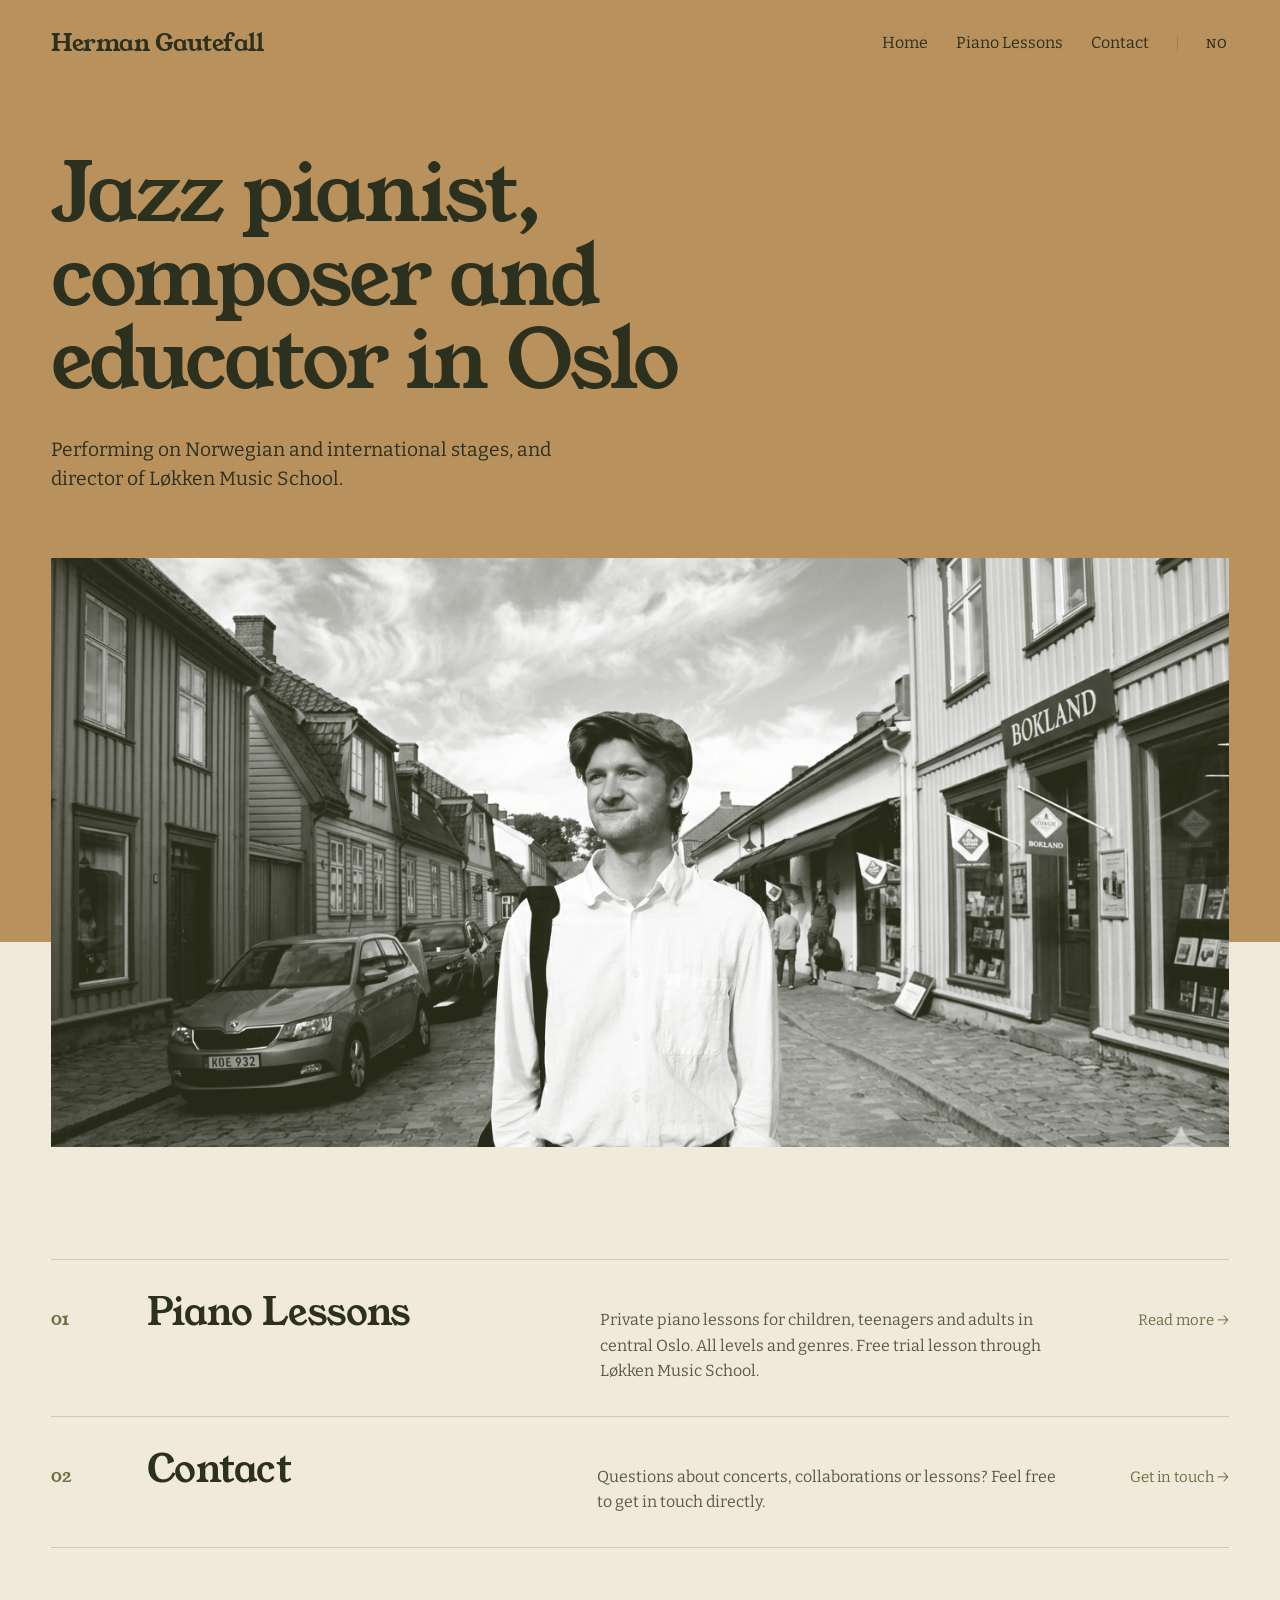
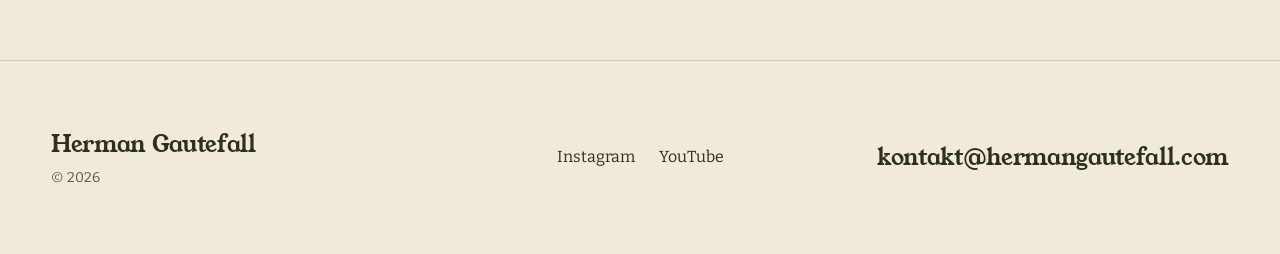
==== commit 7044c5b4: "Skjul Om meg-siden fra navigasjon og forside Co-Authored-By: Claude Opus 5.5 <noreply@anthropic.com>" ====
--- a/en/index.html
+++ b/en/index.html
@@ -23,7 +23,6 @@
       <a href="/en/" class="logo">Herman Gautefall</a>
       <ul class="nav-links">
         <li><a href="/en/">Home</a></li>
-        <li><a href="/en/about.html">About</a></li>
         <li><a href="/en/piano-lessons.html">Piano Lessons</a></li>
         <li><a href="/en/contact.html">Contact</a></li>
         <li><a href="/" class="lang-switch">NO</a></li>
@@ -37,7 +36,6 @@
   <div class="mobile-nav-overlay">
     <button class="close-btn" aria-label="Close">&times;</button>
     <a href="/en/">Home</a>
-    <a href="/en/about.html">About</a>
     <a href="/en/piano-lessons.html">Piano Lessons</a>
     <a href="/en/contact.html">Contact</a>
     <a href="/" class="lang-switch">NO</a>
@@ -59,17 +57,12 @@
     <!-- EDITORIAL INDEX -->
     <section class="cards-section">
       <div class="cards-grid">
-        <a href="/en/about.html" class="content-card fade-in-el" data-index="01">
-          <h2>About</h2>
-          <p>From Kristiansand to Oslo via the University of Agder and Saint Louis College of Music in Rome. Pianist, composer and director of Løkken Music School.</p>
-          <span class="card-arrow">Read more</span>
-        </a>
-        <a href="/en/piano-lessons.html" class="content-card fade-in-el" data-index="02">
+        <a href="/en/piano-lessons.html" class="content-card fade-in-el" data-index="01">
           <h2>Piano Lessons</h2>
           <p>Private piano lessons for children, teenagers and adults in central Oslo. All levels and genres. Free trial lesson through Løkken Music School.</p>
           <span class="card-arrow">Read more</span>
         </a>
-        <a href="/en/contact.html" class="content-card fade-in-el" data-index="03">
+        <a href="/en/contact.html" class="content-card fade-in-el" data-index="02">
           <h2>Contact</h2>
           <p>Questions about concerts, collaborations or lessons? Feel free to get in touch directly.</p>
           <span class="card-arrow">Get in touch</span>
